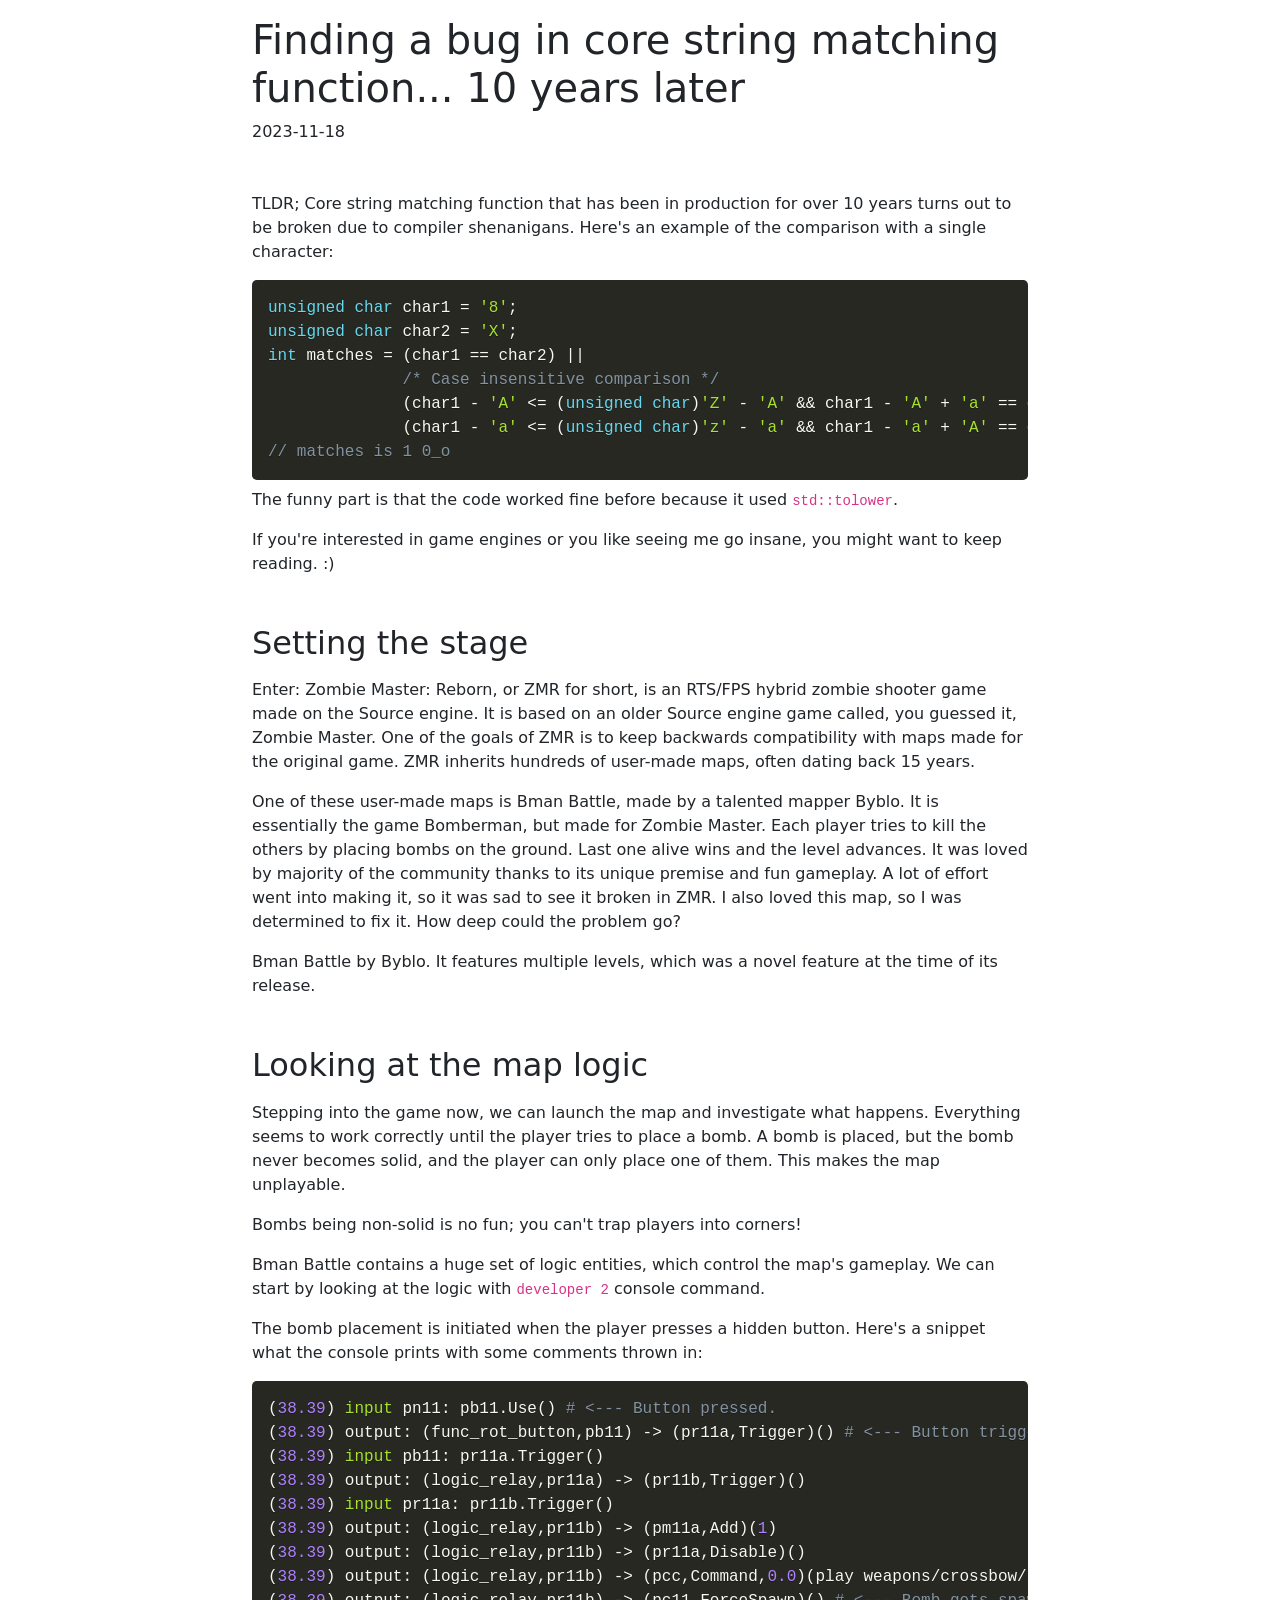
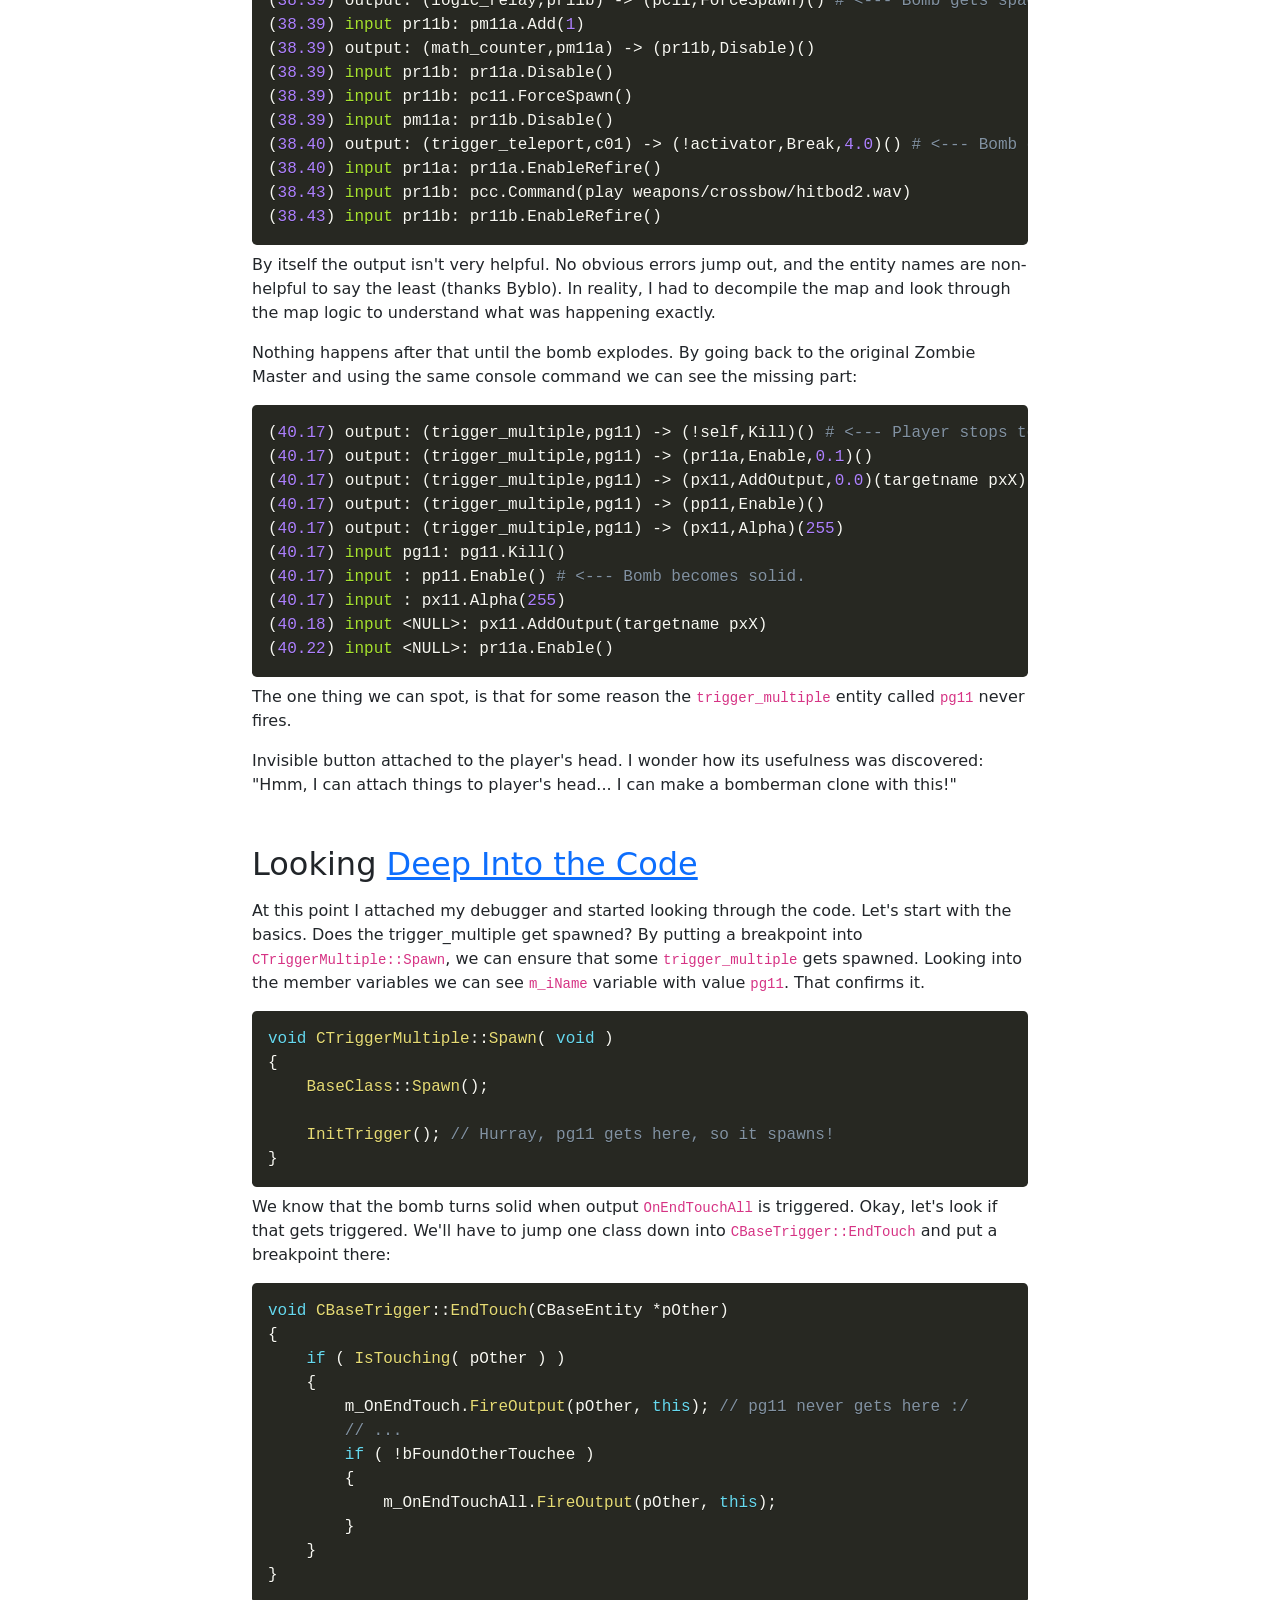
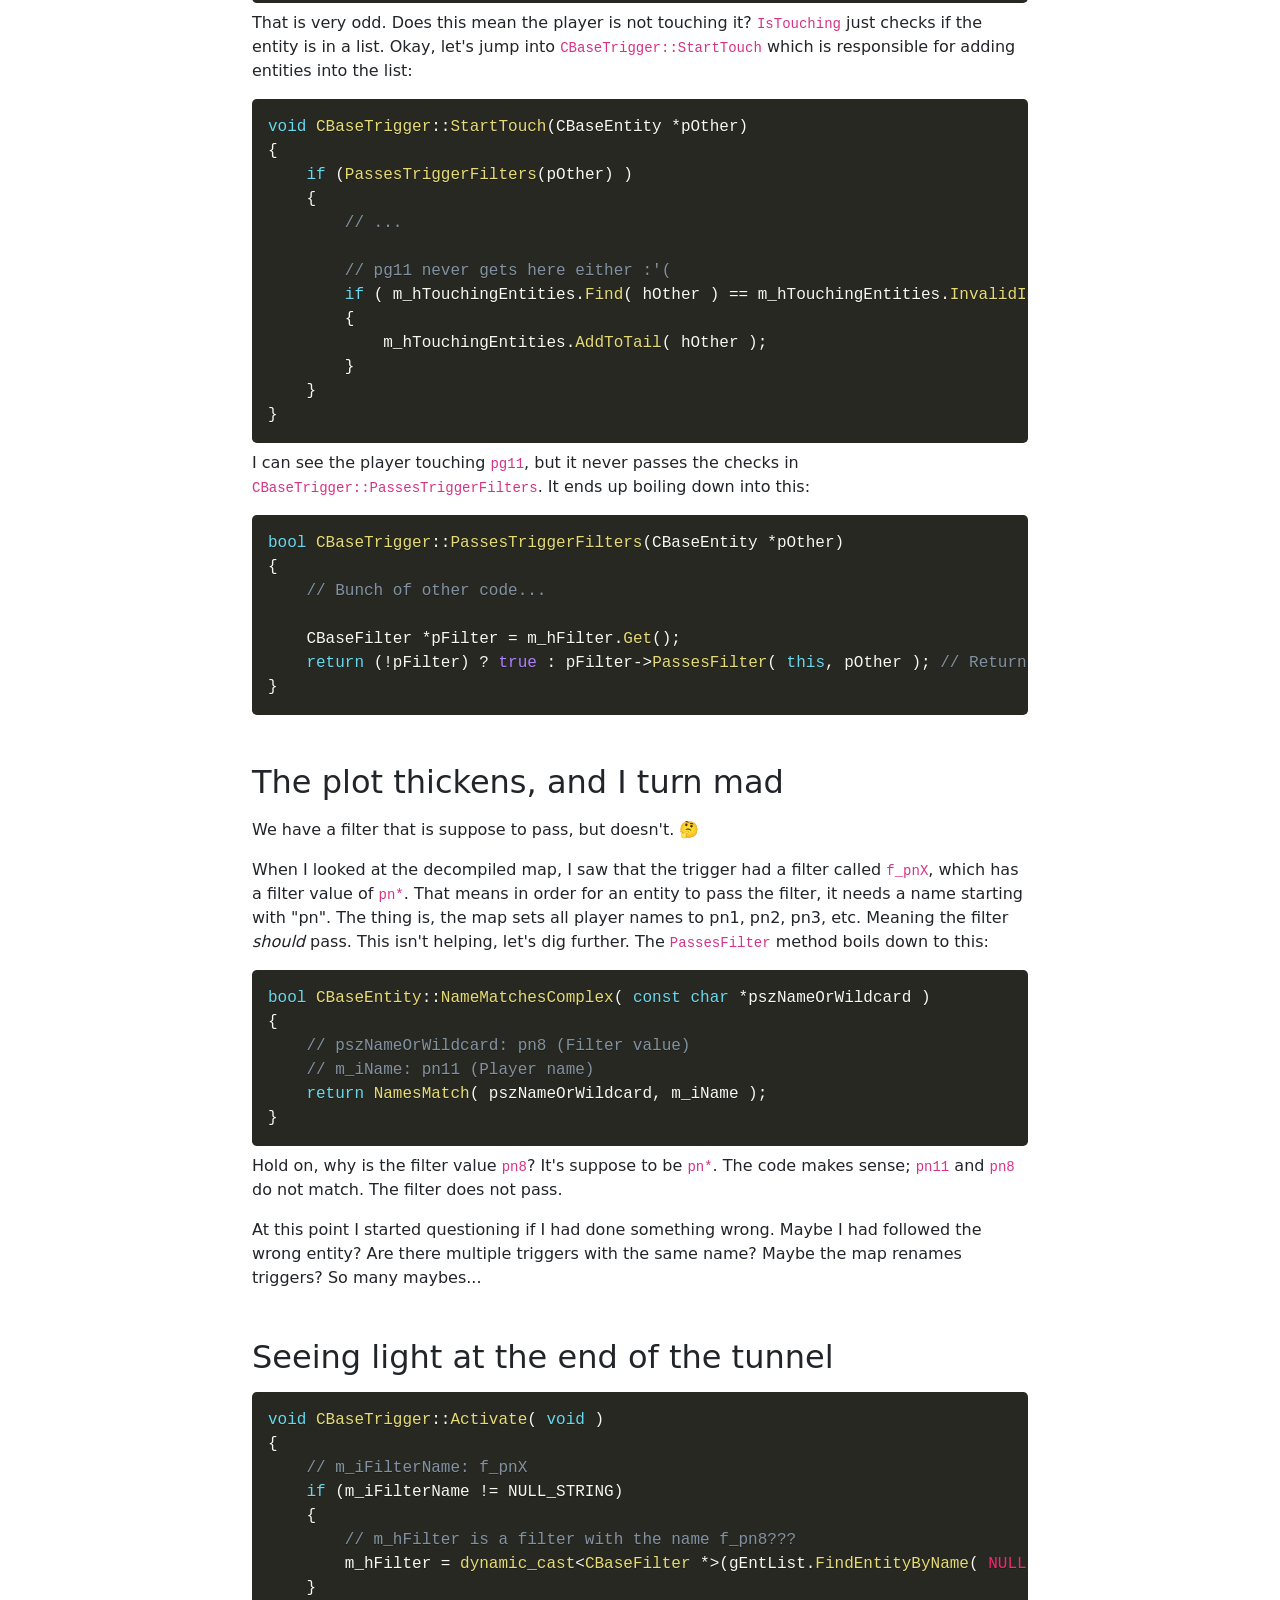
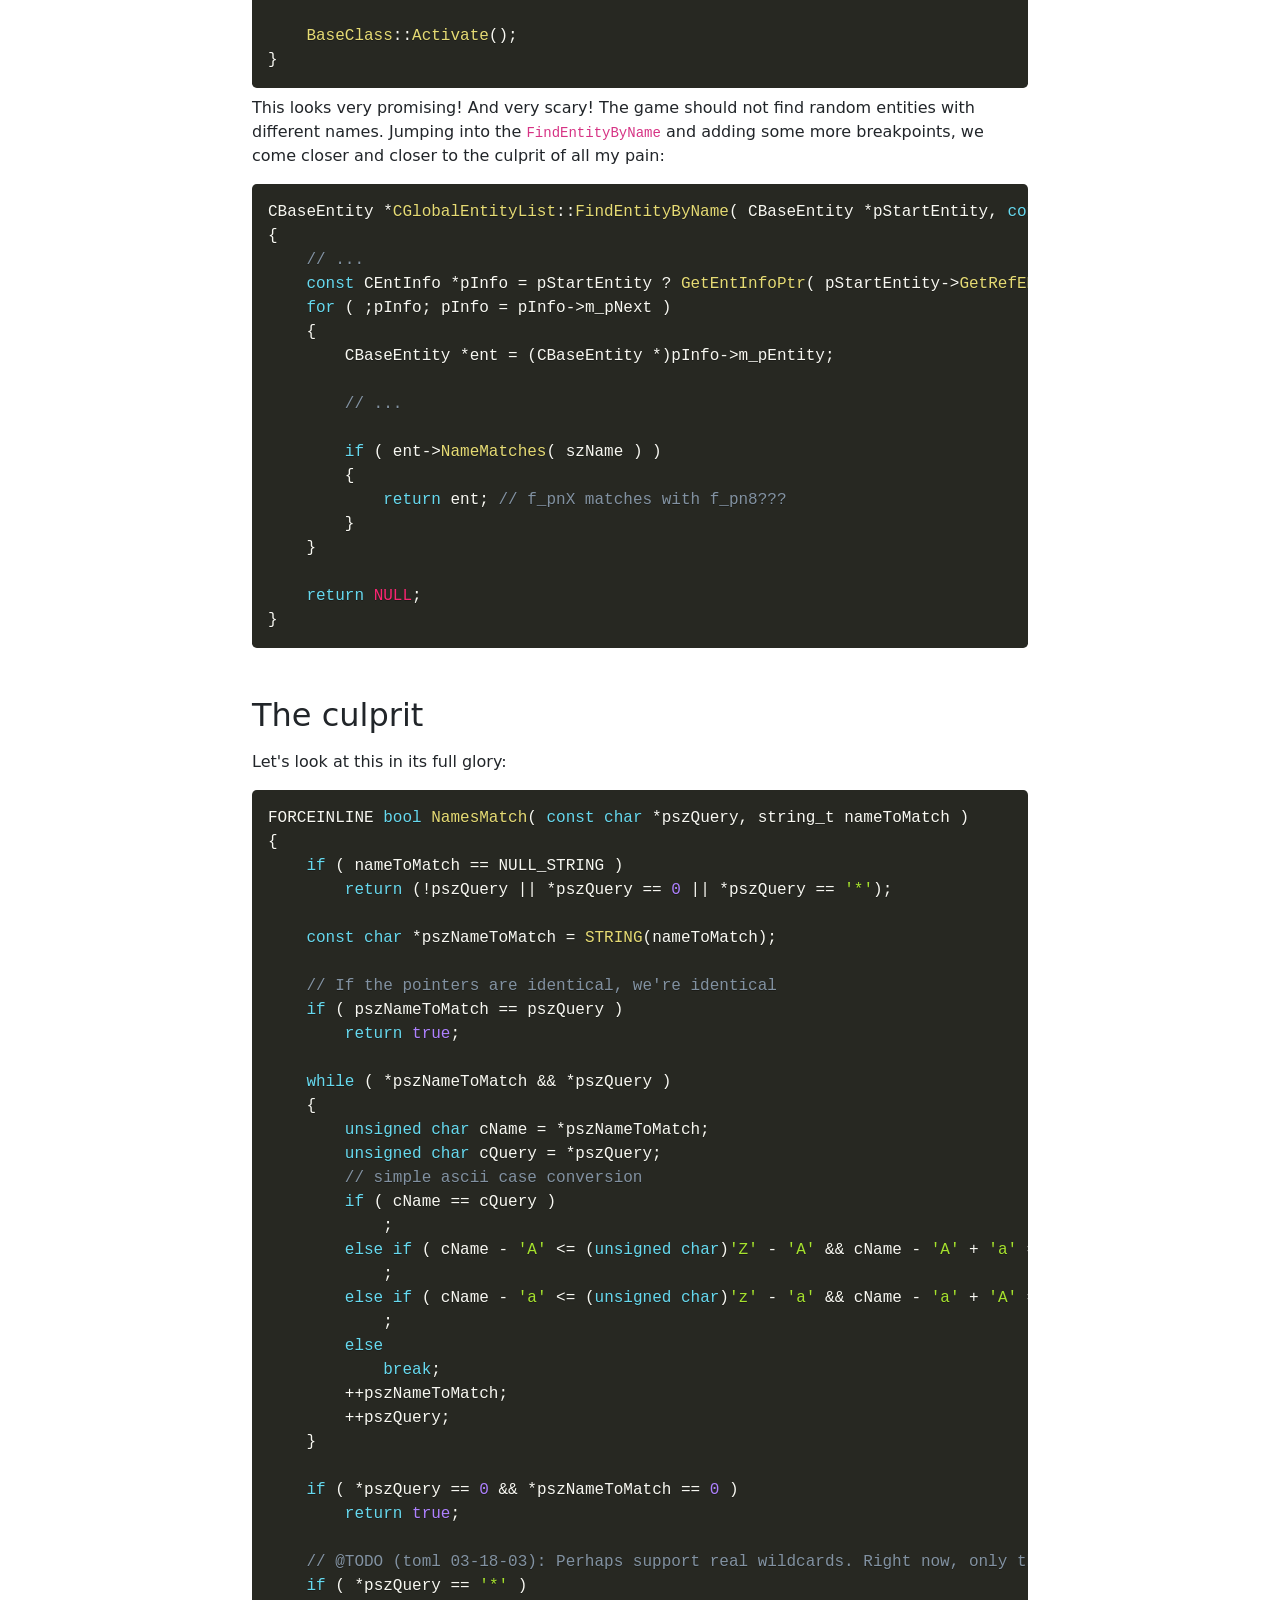
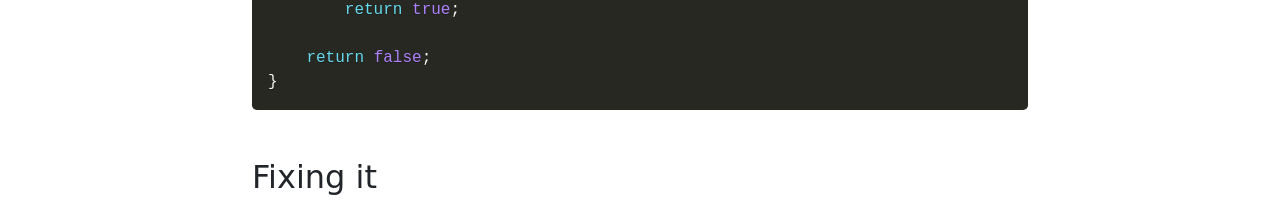
==== string-matching-bug-10-years-later/index.html @ 15a8e2e8 "deploy: 5f8af4397659f672bd0def8b8b6a73d71e5e4643" ====
<!doctype html><html><head><meta charset="utf-8"><meta name="viewport" content="width=device-width,initial-scale=1,shrink-to-fit=no"><title>Finding a bug in core string matching function... 10 years later</title><link href="/assets/main.css" rel="stylesheet"><link href="/assets/blog.css" rel="stylesheet"></head><body><div class="container"><div class="post-head mt-3 mb-5"><h1>Finding a bug in core string matching function... 10 years later</h1><p id="post-timestamp">2023-11-18</p></div><div class="post-content"><p>TLDR; Core string matching function that has been in production for over 10 years turns out to be broken due to compiler shenanigans. Here's an example of the comparison with a single character:</p><pre class="language-c"><code class="language-c"><span class="token keyword">unsigned</span> <span class="token keyword">char</span> char1 <span class="token operator">=</span> <span class="token char">'8'</span><span class="token punctuation">;</span>
<span class="token keyword">unsigned</span> <span class="token keyword">char</span> char2 <span class="token operator">=</span> <span class="token char">'X'</span><span class="token punctuation">;</span>
<span class="token keyword">int</span> matches <span class="token operator">=</span> <span class="token punctuation">(</span>char1 <span class="token operator">==</span> char2<span class="token punctuation">)</span> <span class="token operator">||</span>
              <span class="token comment">/* Case insensitive comparison */</span>
              <span class="token punctuation">(</span>char1 <span class="token operator">-</span> <span class="token char">'A'</span> <span class="token operator">&lt;=</span> <span class="token punctuation">(</span><span class="token keyword">unsigned</span> <span class="token keyword">char</span><span class="token punctuation">)</span><span class="token char">'Z'</span> <span class="token operator">-</span> <span class="token char">'A'</span> <span class="token operator">&amp;&amp;</span> char1 <span class="token operator">-</span> <span class="token char">'A'</span> <span class="token operator">+</span> <span class="token char">'a'</span> <span class="token operator">==</span> char2<span class="token punctuation">)</span> <span class="token operator">||</span>
              <span class="token punctuation">(</span>char1 <span class="token operator">-</span> <span class="token char">'a'</span> <span class="token operator">&lt;=</span> <span class="token punctuation">(</span><span class="token keyword">unsigned</span> <span class="token keyword">char</span><span class="token punctuation">)</span><span class="token char">'z'</span> <span class="token operator">-</span> <span class="token char">'a'</span> <span class="token operator">&amp;&amp;</span> char1 <span class="token operator">-</span> <span class="token char">'a'</span> <span class="token operator">+</span> <span class="token char">'A'</span> <span class="token operator">==</span> char2<span class="token punctuation">)</span><span class="token punctuation">;</span>
<span class="token comment">// matches is 1 0_o</span></code></pre><p>The funny part is that the code worked fine before because it used <code>std::tolower</code>.</p><p>If you're interested in game engines or you like seeing me go insane, you might want to keep reading. :)</p><h2>Setting the stage</h2><p>Enter: Zombie Master: Reborn, or ZMR for short, is an RTS/FPS hybrid zombie shooter game made on the Source engine. It is based on an older Source engine game called, you guessed it, Zombie Master. One of the goals of ZMR is to keep backwards compatibility with maps made for the original game. ZMR inherits hundreds of user-made maps, often dating back 15 years.</p><p>One of these user-made maps is Bman Battle, made by a talented mapper Byblo. It is essentially the game Bomberman, but made for Zombie Master. Each player tries to kill the others by placing bombs on the ground. Last one alive wins and the level advances. It was loved by majority of the community thanks to its unique premise and fun gameplay. A lot of effort went into making it, so it was sad to see it broken in ZMR. I also loved this map, so I was determined to fix it. How deep could the problem go?</p><p><a href=""></a></p><blockquote><p>Bman Battle by Byblo. It features multiple levels, which was a novel feature at the time of its release.</p></blockquote><h2>Looking at the map logic</h2><p>Stepping into the game now, we can launch the map and investigate what happens. Everything seems to work correctly until the player tries to place a bomb. A bomb is placed, but the bomb never becomes solid, and the player can only place one of them. This makes the map unplayable.</p><p><a href=""></a></p><blockquote><p>Bombs being non-solid is no fun; you can't trap players into corners!</p></blockquote><p>Bman Battle contains a huge set of logic entities, which control the map's gameplay. We can start by looking at the logic with <code>developer 2</code> console command.</p><p>The bomb placement is initiated when the player presses a hidden button. Here's a snippet what the console prints with some comments thrown in:</p><pre class="language-python"><code class="language-python"><span class="token punctuation">(</span><span class="token number">38.39</span><span class="token punctuation">)</span> <span class="token builtin">input</span> pn11<span class="token punctuation">:</span> pb11<span class="token punctuation">.</span>Use<span class="token punctuation">(</span><span class="token punctuation">)</span> <span class="token comment"># &lt;--- Button pressed.</span>
<span class="token punctuation">(</span><span class="token number">38.39</span><span class="token punctuation">)</span> output<span class="token punctuation">:</span> <span class="token punctuation">(</span>func_rot_button<span class="token punctuation">,</span>pb11<span class="token punctuation">)</span> <span class="token operator">-</span><span class="token operator">></span> <span class="token punctuation">(</span>pr11a<span class="token punctuation">,</span>Trigger<span class="token punctuation">)</span><span class="token punctuation">(</span><span class="token punctuation">)</span> <span class="token comment"># &lt;--- Button triggers a chain of logic_relays.</span>
<span class="token punctuation">(</span><span class="token number">38.39</span><span class="token punctuation">)</span> <span class="token builtin">input</span> pb11<span class="token punctuation">:</span> pr11a<span class="token punctuation">.</span>Trigger<span class="token punctuation">(</span><span class="token punctuation">)</span>
<span class="token punctuation">(</span><span class="token number">38.39</span><span class="token punctuation">)</span> output<span class="token punctuation">:</span> <span class="token punctuation">(</span>logic_relay<span class="token punctuation">,</span>pr11a<span class="token punctuation">)</span> <span class="token operator">-</span><span class="token operator">></span> <span class="token punctuation">(</span>pr11b<span class="token punctuation">,</span>Trigger<span class="token punctuation">)</span><span class="token punctuation">(</span><span class="token punctuation">)</span>
<span class="token punctuation">(</span><span class="token number">38.39</span><span class="token punctuation">)</span> <span class="token builtin">input</span> pr11a<span class="token punctuation">:</span> pr11b<span class="token punctuation">.</span>Trigger<span class="token punctuation">(</span><span class="token punctuation">)</span>
<span class="token punctuation">(</span><span class="token number">38.39</span><span class="token punctuation">)</span> output<span class="token punctuation">:</span> <span class="token punctuation">(</span>logic_relay<span class="token punctuation">,</span>pr11b<span class="token punctuation">)</span> <span class="token operator">-</span><span class="token operator">></span> <span class="token punctuation">(</span>pm11a<span class="token punctuation">,</span>Add<span class="token punctuation">)</span><span class="token punctuation">(</span><span class="token number">1</span><span class="token punctuation">)</span>
<span class="token punctuation">(</span><span class="token number">38.39</span><span class="token punctuation">)</span> output<span class="token punctuation">:</span> <span class="token punctuation">(</span>logic_relay<span class="token punctuation">,</span>pr11b<span class="token punctuation">)</span> <span class="token operator">-</span><span class="token operator">></span> <span class="token punctuation">(</span>pr11a<span class="token punctuation">,</span>Disable<span class="token punctuation">)</span><span class="token punctuation">(</span><span class="token punctuation">)</span>
<span class="token punctuation">(</span><span class="token number">38.39</span><span class="token punctuation">)</span> output<span class="token punctuation">:</span> <span class="token punctuation">(</span>logic_relay<span class="token punctuation">,</span>pr11b<span class="token punctuation">)</span> <span class="token operator">-</span><span class="token operator">></span> <span class="token punctuation">(</span>pcc<span class="token punctuation">,</span>Command<span class="token punctuation">,</span><span class="token number">0.0</span><span class="token punctuation">)</span><span class="token punctuation">(</span>play weapons<span class="token operator">/</span>crossbow<span class="token operator">/</span>hitbod2<span class="token punctuation">.</span>wav<span class="token punctuation">)</span>
<span class="token punctuation">(</span><span class="token number">38.39</span><span class="token punctuation">)</span> output<span class="token punctuation">:</span> <span class="token punctuation">(</span>logic_relay<span class="token punctuation">,</span>pr11b<span class="token punctuation">)</span> <span class="token operator">-</span><span class="token operator">></span> <span class="token punctuation">(</span>pc11<span class="token punctuation">,</span>ForceSpawn<span class="token punctuation">)</span><span class="token punctuation">(</span><span class="token punctuation">)</span> <span class="token comment"># &lt;--- Bomb gets spawned here.</span>
<span class="token punctuation">(</span><span class="token number">38.39</span><span class="token punctuation">)</span> <span class="token builtin">input</span> pr11b<span class="token punctuation">:</span> pm11a<span class="token punctuation">.</span>Add<span class="token punctuation">(</span><span class="token number">1</span><span class="token punctuation">)</span>
<span class="token punctuation">(</span><span class="token number">38.39</span><span class="token punctuation">)</span> output<span class="token punctuation">:</span> <span class="token punctuation">(</span>math_counter<span class="token punctuation">,</span>pm11a<span class="token punctuation">)</span> <span class="token operator">-</span><span class="token operator">></span> <span class="token punctuation">(</span>pr11b<span class="token punctuation">,</span>Disable<span class="token punctuation">)</span><span class="token punctuation">(</span><span class="token punctuation">)</span>
<span class="token punctuation">(</span><span class="token number">38.39</span><span class="token punctuation">)</span> <span class="token builtin">input</span> pr11b<span class="token punctuation">:</span> pr11a<span class="token punctuation">.</span>Disable<span class="token punctuation">(</span><span class="token punctuation">)</span>
<span class="token punctuation">(</span><span class="token number">38.39</span><span class="token punctuation">)</span> <span class="token builtin">input</span> pr11b<span class="token punctuation">:</span> pc11<span class="token punctuation">.</span>ForceSpawn<span class="token punctuation">(</span><span class="token punctuation">)</span>
<span class="token punctuation">(</span><span class="token number">38.39</span><span class="token punctuation">)</span> <span class="token builtin">input</span> pm11a<span class="token punctuation">:</span> pr11b<span class="token punctuation">.</span>Disable<span class="token punctuation">(</span><span class="token punctuation">)</span>
<span class="token punctuation">(</span><span class="token number">38.40</span><span class="token punctuation">)</span> output<span class="token punctuation">:</span> <span class="token punctuation">(</span>trigger_teleport<span class="token punctuation">,</span>c01<span class="token punctuation">)</span> <span class="token operator">-</span><span class="token operator">></span> <span class="token punctuation">(</span>!activator<span class="token punctuation">,</span>Break<span class="token punctuation">,</span><span class="token number">4.0</span><span class="token punctuation">)</span><span class="token punctuation">(</span><span class="token punctuation">)</span> <span class="token comment"># &lt;--- Bomb gets teleported to player location and is told to explode in 4 seconds.</span>
<span class="token punctuation">(</span><span class="token number">38.40</span><span class="token punctuation">)</span> <span class="token builtin">input</span> pr11a<span class="token punctuation">:</span> pr11a<span class="token punctuation">.</span>EnableRefire<span class="token punctuation">(</span><span class="token punctuation">)</span>
<span class="token punctuation">(</span><span class="token number">38.43</span><span class="token punctuation">)</span> <span class="token builtin">input</span> pr11b<span class="token punctuation">:</span> pcc<span class="token punctuation">.</span>Command<span class="token punctuation">(</span>play weapons<span class="token operator">/</span>crossbow<span class="token operator">/</span>hitbod2<span class="token punctuation">.</span>wav<span class="token punctuation">)</span>
<span class="token punctuation">(</span><span class="token number">38.43</span><span class="token punctuation">)</span> <span class="token builtin">input</span> pr11b<span class="token punctuation">:</span> pr11b<span class="token punctuation">.</span>EnableRefire<span class="token punctuation">(</span><span class="token punctuation">)</span></code></pre><p>By itself the output isn't very helpful. No obvious errors jump out, and the entity names are non-helpful to say the least (thanks Byblo). In reality, I had to decompile the map and look through the map logic to understand what was happening exactly.</p><p>Nothing happens after that until the bomb explodes. By going back to the original Zombie Master and using the same console command we can see the missing part:</p><pre class="language-python"><code class="language-python"><span class="token punctuation">(</span><span class="token number">40.17</span><span class="token punctuation">)</span> output<span class="token punctuation">:</span> <span class="token punctuation">(</span>trigger_multiple<span class="token punctuation">,</span>pg11<span class="token punctuation">)</span> <span class="token operator">-</span><span class="token operator">></span> <span class="token punctuation">(</span>!self<span class="token punctuation">,</span>Kill<span class="token punctuation">)</span><span class="token punctuation">(</span><span class="token punctuation">)</span> <span class="token comment"># &lt;--- Player stops touching the bomb.</span>
<span class="token punctuation">(</span><span class="token number">40.17</span><span class="token punctuation">)</span> output<span class="token punctuation">:</span> <span class="token punctuation">(</span>trigger_multiple<span class="token punctuation">,</span>pg11<span class="token punctuation">)</span> <span class="token operator">-</span><span class="token operator">></span> <span class="token punctuation">(</span>pr11a<span class="token punctuation">,</span>Enable<span class="token punctuation">,</span><span class="token number">0.1</span><span class="token punctuation">)</span><span class="token punctuation">(</span><span class="token punctuation">)</span>
<span class="token punctuation">(</span><span class="token number">40.17</span><span class="token punctuation">)</span> output<span class="token punctuation">:</span> <span class="token punctuation">(</span>trigger_multiple<span class="token punctuation">,</span>pg11<span class="token punctuation">)</span> <span class="token operator">-</span><span class="token operator">></span> <span class="token punctuation">(</span>px11<span class="token punctuation">,</span>AddOutput<span class="token punctuation">,</span><span class="token number">0.0</span><span class="token punctuation">)</span><span class="token punctuation">(</span>targetname pxX<span class="token punctuation">)</span>
<span class="token punctuation">(</span><span class="token number">40.17</span><span class="token punctuation">)</span> output<span class="token punctuation">:</span> <span class="token punctuation">(</span>trigger_multiple<span class="token punctuation">,</span>pg11<span class="token punctuation">)</span> <span class="token operator">-</span><span class="token operator">></span> <span class="token punctuation">(</span>pp11<span class="token punctuation">,</span>Enable<span class="token punctuation">)</span><span class="token punctuation">(</span><span class="token punctuation">)</span>
<span class="token punctuation">(</span><span class="token number">40.17</span><span class="token punctuation">)</span> output<span class="token punctuation">:</span> <span class="token punctuation">(</span>trigger_multiple<span class="token punctuation">,</span>pg11<span class="token punctuation">)</span> <span class="token operator">-</span><span class="token operator">></span> <span class="token punctuation">(</span>px11<span class="token punctuation">,</span>Alpha<span class="token punctuation">)</span><span class="token punctuation">(</span><span class="token number">255</span><span class="token punctuation">)</span>
<span class="token punctuation">(</span><span class="token number">40.17</span><span class="token punctuation">)</span> <span class="token builtin">input</span> pg11<span class="token punctuation">:</span> pg11<span class="token punctuation">.</span>Kill<span class="token punctuation">(</span><span class="token punctuation">)</span>
<span class="token punctuation">(</span><span class="token number">40.17</span><span class="token punctuation">)</span> <span class="token builtin">input</span> <span class="token punctuation">:</span> pp11<span class="token punctuation">.</span>Enable<span class="token punctuation">(</span><span class="token punctuation">)</span> <span class="token comment"># &lt;--- Bomb becomes solid.</span>
<span class="token punctuation">(</span><span class="token number">40.17</span><span class="token punctuation">)</span> <span class="token builtin">input</span> <span class="token punctuation">:</span> px11<span class="token punctuation">.</span>Alpha<span class="token punctuation">(</span><span class="token number">255</span><span class="token punctuation">)</span>
<span class="token punctuation">(</span><span class="token number">40.18</span><span class="token punctuation">)</span> <span class="token builtin">input</span> <span class="token operator">&lt;</span>NULL<span class="token operator">></span><span class="token punctuation">:</span> px11<span class="token punctuation">.</span>AddOutput<span class="token punctuation">(</span>targetname pxX<span class="token punctuation">)</span>
<span class="token punctuation">(</span><span class="token number">40.22</span><span class="token punctuation">)</span> <span class="token builtin">input</span> <span class="token operator">&lt;</span>NULL<span class="token operator">></span><span class="token punctuation">:</span> pr11a<span class="token punctuation">.</span>Enable<span class="token punctuation">(</span><span class="token punctuation">)</span></code></pre><p>The one thing we can spot, is that for some reason the <code>trigger_multiple</code> entity called <code>pg11</code> never fires.</p><p><a href=""></a></p><blockquote><p>Invisible button attached to the player's head. I wonder how its usefulness was discovered: &quot;Hmm, I can attach things to player's head... I can make a bomberman clone with this!&quot;</p></blockquote><h2>Looking <a href="https://www.youtube.com/watch?v=L5KVMnS9zgY">Deep Into the Code</a></h2><p>At this point I attached my debugger and started looking through the code. Let's start with the basics. Does the trigger_multiple get spawned? By putting a breakpoint into <code>CTriggerMultiple::Spawn</code>, we can ensure that some <code>trigger_multiple</code> gets spawned. Looking into the member variables we can see <code>m_iName</code> variable with value <code>pg11</code>. That confirms it.</p><pre class="language-cpp"><code class="language-cpp"><span class="token keyword">void</span> <span class="token class-name">CTriggerMultiple</span><span class="token double-colon punctuation">::</span><span class="token function">Spawn</span><span class="token punctuation">(</span> <span class="token keyword">void</span> <span class="token punctuation">)</span>
<span class="token punctuation">{</span>
	<span class="token class-name">BaseClass</span><span class="token double-colon punctuation">::</span><span class="token function">Spawn</span><span class="token punctuation">(</span><span class="token punctuation">)</span><span class="token punctuation">;</span>

	<span class="token function">InitTrigger</span><span class="token punctuation">(</span><span class="token punctuation">)</span><span class="token punctuation">;</span> <span class="token comment">// Hurray, pg11 gets here, so it spawns!</span>
<span class="token punctuation">}</span></code></pre><p>We know that the bomb turns solid when output <code>OnEndTouchAll</code> is triggered. Okay, let's look if that gets triggered. We'll have to jump one class down into <code>CBaseTrigger::EndTouch</code> and put a breakpoint there:</p><pre class="language-cpp"><code class="language-cpp"><span class="token keyword">void</span> <span class="token class-name">CBaseTrigger</span><span class="token double-colon punctuation">::</span><span class="token function">EndTouch</span><span class="token punctuation">(</span>CBaseEntity <span class="token operator">*</span>pOther<span class="token punctuation">)</span>
<span class="token punctuation">{</span>
	<span class="token keyword">if</span> <span class="token punctuation">(</span> <span class="token function">IsTouching</span><span class="token punctuation">(</span> pOther <span class="token punctuation">)</span> <span class="token punctuation">)</span>
	<span class="token punctuation">{</span>
        m_OnEndTouch<span class="token punctuation">.</span><span class="token function">FireOutput</span><span class="token punctuation">(</span>pOther<span class="token punctuation">,</span> <span class="token keyword">this</span><span class="token punctuation">)</span><span class="token punctuation">;</span> <span class="token comment">// pg11 never gets here :/</span>
        <span class="token comment">// ...</span>
		<span class="token keyword">if</span> <span class="token punctuation">(</span> <span class="token operator">!</span>bFoundOtherTouchee <span class="token punctuation">)</span>
		<span class="token punctuation">{</span>
			m_OnEndTouchAll<span class="token punctuation">.</span><span class="token function">FireOutput</span><span class="token punctuation">(</span>pOther<span class="token punctuation">,</span> <span class="token keyword">this</span><span class="token punctuation">)</span><span class="token punctuation">;</span>
		<span class="token punctuation">}</span>
    <span class="token punctuation">}</span>
<span class="token punctuation">}</span></code></pre><p>That is very odd. Does this mean the player is not touching it? <code>IsTouching</code> just checks if the entity is in a list. Okay, let's jump into <code>CBaseTrigger::StartTouch</code> which is responsible for adding entities into the list:</p><pre class="language-cpp"><code class="language-cpp"><span class="token keyword">void</span> <span class="token class-name">CBaseTrigger</span><span class="token double-colon punctuation">::</span><span class="token function">StartTouch</span><span class="token punctuation">(</span>CBaseEntity <span class="token operator">*</span>pOther<span class="token punctuation">)</span>
<span class="token punctuation">{</span>
	<span class="token keyword">if</span> <span class="token punctuation">(</span><span class="token function">PassesTriggerFilters</span><span class="token punctuation">(</span>pOther<span class="token punctuation">)</span> <span class="token punctuation">)</span>
	<span class="token punctuation">{</span>
        <span class="token comment">// ...</span>

        <span class="token comment">// pg11 never gets here either :'(</span>
        <span class="token keyword">if</span> <span class="token punctuation">(</span> m_hTouchingEntities<span class="token punctuation">.</span><span class="token function">Find</span><span class="token punctuation">(</span> hOther <span class="token punctuation">)</span> <span class="token operator">==</span> m_hTouchingEntities<span class="token punctuation">.</span><span class="token function">InvalidIndex</span><span class="token punctuation">(</span><span class="token punctuation">)</span> <span class="token punctuation">)</span>
		<span class="token punctuation">{</span>
			m_hTouchingEntities<span class="token punctuation">.</span><span class="token function">AddToTail</span><span class="token punctuation">(</span> hOther <span class="token punctuation">)</span><span class="token punctuation">;</span>
        <span class="token punctuation">}</span>
    <span class="token punctuation">}</span>
<span class="token punctuation">}</span></code></pre><p>I can see the player touching <code>pg11</code>, but it never passes the checks in <code>CBaseTrigger::PassesTriggerFilters</code>. It ends up boiling down into this:</p><pre class="language-cpp"><code class="language-cpp"><span class="token keyword">bool</span> <span class="token class-name">CBaseTrigger</span><span class="token double-colon punctuation">::</span><span class="token function">PassesTriggerFilters</span><span class="token punctuation">(</span>CBaseEntity <span class="token operator">*</span>pOther<span class="token punctuation">)</span>
<span class="token punctuation">{</span>
    <span class="token comment">// Bunch of other code...</span>

    CBaseFilter <span class="token operator">*</span>pFilter <span class="token operator">=</span> m_hFilter<span class="token punctuation">.</span><span class="token function">Get</span><span class="token punctuation">(</span><span class="token punctuation">)</span><span class="token punctuation">;</span>
    <span class="token keyword">return</span> <span class="token punctuation">(</span><span class="token operator">!</span>pFilter<span class="token punctuation">)</span> <span class="token operator">?</span> <span class="token boolean">true</span> <span class="token operator">:</span> pFilter<span class="token operator">-></span><span class="token function">PassesFilter</span><span class="token punctuation">(</span> <span class="token keyword">this</span><span class="token punctuation">,</span> pOther <span class="token punctuation">)</span><span class="token punctuation">;</span> <span class="token comment">// Returns false 🤔</span>
<span class="token punctuation">}</span></code></pre><h2>The plot thickens, and I turn mad</h2><p>We have a filter that is suppose to pass, but doesn't. 🤔</p><p>When I looked at the decompiled map, I saw that the trigger had a filter called <code>f_pnX</code>, which has a filter value of <code>pn*</code>. That means in order for an entity to pass the filter, it needs a name starting with &quot;pn&quot;. The thing is, the map sets all player names to pn1, pn2, pn3, etc. Meaning the filter <em>should</em> pass. This isn't helping, let's dig further. The <code>PassesFilter</code> method boils down to this:</p><pre class="language-cpp"><code class="language-cpp"><span class="token keyword">bool</span> <span class="token class-name">CBaseEntity</span><span class="token double-colon punctuation">::</span><span class="token function">NameMatchesComplex</span><span class="token punctuation">(</span> <span class="token keyword">const</span> <span class="token keyword">char</span> <span class="token operator">*</span>pszNameOrWildcard <span class="token punctuation">)</span>
<span class="token punctuation">{</span>
    <span class="token comment">// pszNameOrWildcard: pn8 (Filter value)</span>
    <span class="token comment">// m_iName: pn11 (Player name)</span>
	<span class="token keyword">return</span> <span class="token function">NamesMatch</span><span class="token punctuation">(</span> pszNameOrWildcard<span class="token punctuation">,</span> m_iName <span class="token punctuation">)</span><span class="token punctuation">;</span>
<span class="token punctuation">}</span></code></pre><p>Hold on, why is the filter value <code>pn8</code>? It's suppose to be <code>pn*</code>. The code makes sense; <code>pn11</code> and <code>pn8</code> do not match. The filter does not pass.</p><p>At this point I started questioning if I had done something wrong. Maybe I had followed the wrong entity? Are there multiple triggers with the same name? Maybe the map renames triggers? So many maybes...</p><h2>Seeing light at the end of the tunnel</h2><pre class="language-cpp"><code class="language-cpp"><span class="token keyword">void</span> <span class="token class-name">CBaseTrigger</span><span class="token double-colon punctuation">::</span><span class="token function">Activate</span><span class="token punctuation">(</span> <span class="token keyword">void</span> <span class="token punctuation">)</span> 
<span class="token punctuation">{</span> 
    <span class="token comment">// m_iFilterName: f_pnX</span>
	<span class="token keyword">if</span> <span class="token punctuation">(</span>m_iFilterName <span class="token operator">!=</span> NULL_STRING<span class="token punctuation">)</span>
	<span class="token punctuation">{</span>
        <span class="token comment">// m_hFilter is a filter with the name f_pn8???</span>
		m_hFilter <span class="token operator">=</span> <span class="token generic-function"><span class="token function">dynamic_cast</span><span class="token generic class-name"><span class="token operator">&lt;</span>CBaseFilter <span class="token operator">*</span><span class="token operator">></span></span></span><span class="token punctuation">(</span>gEntList<span class="token punctuation">.</span><span class="token function">FindEntityByName</span><span class="token punctuation">(</span> <span class="token constant">NULL</span><span class="token punctuation">,</span> m_iFilterName <span class="token punctuation">)</span><span class="token punctuation">)</span><span class="token punctuation">;</span>
	<span class="token punctuation">}</span>

	<span class="token class-name">BaseClass</span><span class="token double-colon punctuation">::</span><span class="token function">Activate</span><span class="token punctuation">(</span><span class="token punctuation">)</span><span class="token punctuation">;</span>
<span class="token punctuation">}</span></code></pre><p>This looks very promising! And very scary! The game should not find random entities with different names. Jumping into the <code>FindEntityByName</code> and adding some more breakpoints, we come closer and closer to the culprit of all my pain:</p><pre class="language-cpp"><code class="language-cpp">CBaseEntity <span class="token operator">*</span><span class="token class-name">CGlobalEntityList</span><span class="token double-colon punctuation">::</span><span class="token function">FindEntityByName</span><span class="token punctuation">(</span> CBaseEntity <span class="token operator">*</span>pStartEntity<span class="token punctuation">,</span> <span class="token keyword">const</span> <span class="token keyword">char</span> <span class="token operator">*</span>szName<span class="token punctuation">,</span> <span class="token comment">/* ... */</span><span class="token punctuation">)</span>
<span class="token punctuation">{</span>
    <span class="token comment">// ...</span>
	<span class="token keyword">const</span> CEntInfo <span class="token operator">*</span>pInfo <span class="token operator">=</span> pStartEntity <span class="token operator">?</span> <span class="token function">GetEntInfoPtr</span><span class="token punctuation">(</span> pStartEntity<span class="token operator">-></span><span class="token function">GetRefEHandle</span><span class="token punctuation">(</span><span class="token punctuation">)</span> <span class="token punctuation">)</span><span class="token operator">-></span>m_pNext <span class="token operator">:</span> <span class="token function">FirstEntInfo</span><span class="token punctuation">(</span><span class="token punctuation">)</span><span class="token punctuation">;</span>
	<span class="token keyword">for</span> <span class="token punctuation">(</span> <span class="token punctuation">;</span>pInfo<span class="token punctuation">;</span> pInfo <span class="token operator">=</span> pInfo<span class="token operator">-></span>m_pNext <span class="token punctuation">)</span>
	<span class="token punctuation">{</span>
        CBaseEntity <span class="token operator">*</span>ent <span class="token operator">=</span> <span class="token punctuation">(</span>CBaseEntity <span class="token operator">*</span><span class="token punctuation">)</span>pInfo<span class="token operator">-></span>m_pEntity<span class="token punctuation">;</span>
        
        <span class="token comment">// ...</span>

		<span class="token keyword">if</span> <span class="token punctuation">(</span> ent<span class="token operator">-></span><span class="token function">NameMatches</span><span class="token punctuation">(</span> szName <span class="token punctuation">)</span> <span class="token punctuation">)</span>
		<span class="token punctuation">{</span>
			<span class="token keyword">return</span> ent<span class="token punctuation">;</span> <span class="token comment">// f_pnX matches with f_pn8???</span>
		<span class="token punctuation">}</span>
	<span class="token punctuation">}</span>

	<span class="token keyword">return</span> <span class="token constant">NULL</span><span class="token punctuation">;</span>
<span class="token punctuation">}</span></code></pre><h2>The culprit</h2><p>Let's look at this in its full glory:</p><pre class="language-cpp"><code class="language-cpp">FORCEINLINE <span class="token keyword">bool</span> <span class="token function">NamesMatch</span><span class="token punctuation">(</span> <span class="token keyword">const</span> <span class="token keyword">char</span> <span class="token operator">*</span>pszQuery<span class="token punctuation">,</span> string_t nameToMatch <span class="token punctuation">)</span>
<span class="token punctuation">{</span>
	<span class="token keyword">if</span> <span class="token punctuation">(</span> nameToMatch <span class="token operator">==</span> NULL_STRING <span class="token punctuation">)</span>
		<span class="token keyword">return</span> <span class="token punctuation">(</span><span class="token operator">!</span>pszQuery <span class="token operator">||</span> <span class="token operator">*</span>pszQuery <span class="token operator">==</span> <span class="token number">0</span> <span class="token operator">||</span> <span class="token operator">*</span>pszQuery <span class="token operator">==</span> <span class="token char">'*'</span><span class="token punctuation">)</span><span class="token punctuation">;</span>

	<span class="token keyword">const</span> <span class="token keyword">char</span> <span class="token operator">*</span>pszNameToMatch <span class="token operator">=</span> <span class="token function">STRING</span><span class="token punctuation">(</span>nameToMatch<span class="token punctuation">)</span><span class="token punctuation">;</span>

	<span class="token comment">// If the pointers are identical, we're identical</span>
	<span class="token keyword">if</span> <span class="token punctuation">(</span> pszNameToMatch <span class="token operator">==</span> pszQuery <span class="token punctuation">)</span>
		<span class="token keyword">return</span> <span class="token boolean">true</span><span class="token punctuation">;</span>

	<span class="token keyword">while</span> <span class="token punctuation">(</span> <span class="token operator">*</span>pszNameToMatch <span class="token operator">&amp;&amp;</span> <span class="token operator">*</span>pszQuery <span class="token punctuation">)</span>
	<span class="token punctuation">{</span>
		<span class="token keyword">unsigned</span> <span class="token keyword">char</span> cName <span class="token operator">=</span> <span class="token operator">*</span>pszNameToMatch<span class="token punctuation">;</span>
		<span class="token keyword">unsigned</span> <span class="token keyword">char</span> cQuery <span class="token operator">=</span> <span class="token operator">*</span>pszQuery<span class="token punctuation">;</span>
		<span class="token comment">// simple ascii case conversion</span>
		<span class="token keyword">if</span> <span class="token punctuation">(</span> cName <span class="token operator">==</span> cQuery <span class="token punctuation">)</span>
			<span class="token punctuation">;</span>
		<span class="token keyword">else</span> <span class="token keyword">if</span> <span class="token punctuation">(</span> cName <span class="token operator">-</span> <span class="token char">'A'</span> <span class="token operator">&lt;=</span> <span class="token punctuation">(</span><span class="token keyword">unsigned</span> <span class="token keyword">char</span><span class="token punctuation">)</span><span class="token char">'Z'</span> <span class="token operator">-</span> <span class="token char">'A'</span> <span class="token operator">&amp;&amp;</span> cName <span class="token operator">-</span> <span class="token char">'A'</span> <span class="token operator">+</span> <span class="token char">'a'</span> <span class="token operator">==</span> cQuery <span class="token punctuation">)</span>
			<span class="token punctuation">;</span>
		<span class="token keyword">else</span> <span class="token keyword">if</span> <span class="token punctuation">(</span> cName <span class="token operator">-</span> <span class="token char">'a'</span> <span class="token operator">&lt;=</span> <span class="token punctuation">(</span><span class="token keyword">unsigned</span> <span class="token keyword">char</span><span class="token punctuation">)</span><span class="token char">'z'</span> <span class="token operator">-</span> <span class="token char">'a'</span> <span class="token operator">&amp;&amp;</span> cName <span class="token operator">-</span> <span class="token char">'a'</span> <span class="token operator">+</span> <span class="token char">'A'</span> <span class="token operator">==</span> cQuery <span class="token punctuation">)</span>
			<span class="token punctuation">;</span>
		<span class="token keyword">else</span>
			<span class="token keyword">break</span><span class="token punctuation">;</span>
		<span class="token operator">++</span>pszNameToMatch<span class="token punctuation">;</span>
		<span class="token operator">++</span>pszQuery<span class="token punctuation">;</span>
	<span class="token punctuation">}</span>

	<span class="token keyword">if</span> <span class="token punctuation">(</span> <span class="token operator">*</span>pszQuery <span class="token operator">==</span> <span class="token number">0</span> <span class="token operator">&amp;&amp;</span> <span class="token operator">*</span>pszNameToMatch <span class="token operator">==</span> <span class="token number">0</span> <span class="token punctuation">)</span>
		<span class="token keyword">return</span> <span class="token boolean">true</span><span class="token punctuation">;</span>

	<span class="token comment">// @TODO (toml 03-18-03): Perhaps support real wildcards. Right now, only thing supported is trailing *</span>
	<span class="token keyword">if</span> <span class="token punctuation">(</span> <span class="token operator">*</span>pszQuery <span class="token operator">==</span> <span class="token char">'*'</span> <span class="token punctuation">)</span>
		<span class="token keyword">return</span> <span class="token boolean">true</span><span class="token punctuation">;</span>

	<span class="token keyword">return</span> <span class="token boolean">false</span><span class="token punctuation">;</span>
<span class="token punctuation">}</span></code></pre><h2>Fixing it</h2></div></div></body></html>
---- assets/blog.css ----
code[class*=language-],pre[class*=language-]{color:#f8f8f2;background:none;text-shadow:0 1px rgba(0,0,0,.3);font-family:Consolas,Monaco,Andale Mono,Ubuntu Mono,monospace;font-size:1em;text-align:left;white-space:pre;word-spacing:normal;word-break:normal;word-wrap:normal;line-height:1.5;-moz-tab-size:4;-o-tab-size:4;tab-size:4;-webkit-hyphens:none;-moz-hyphens:none;-ms-hyphens:none;hyphens:none}pre[class*=language-]{padding:1em;margin:.5em 0;overflow:auto;border-radius:.3em}:not(pre)>code[class*=language-],pre[class*=language-]{background:#272822}:not(pre)>code[class*=language-]{padding:.1em;border-radius:.3em;white-space:normal}.token.comment,.token.doctype{color:#8292a2}.token.punctuation{color:#f8f8f2}.token.constant{color:#f92672}.token.boolean,.token.number{color:#ae81ff}.token.string,.token.char,.token.builtin{color:#a6e22e}.token.operator,.token.entity,.token.variable{color:#f8f8f2}.token.function,.token.class-name{color:#e6db74}.token.keyword{color:#66d9ef}.token.entity{cursor:help}.container{max-width:800px!important}.post-content h2{margin-top:3rem;margin-bottom:1rem}
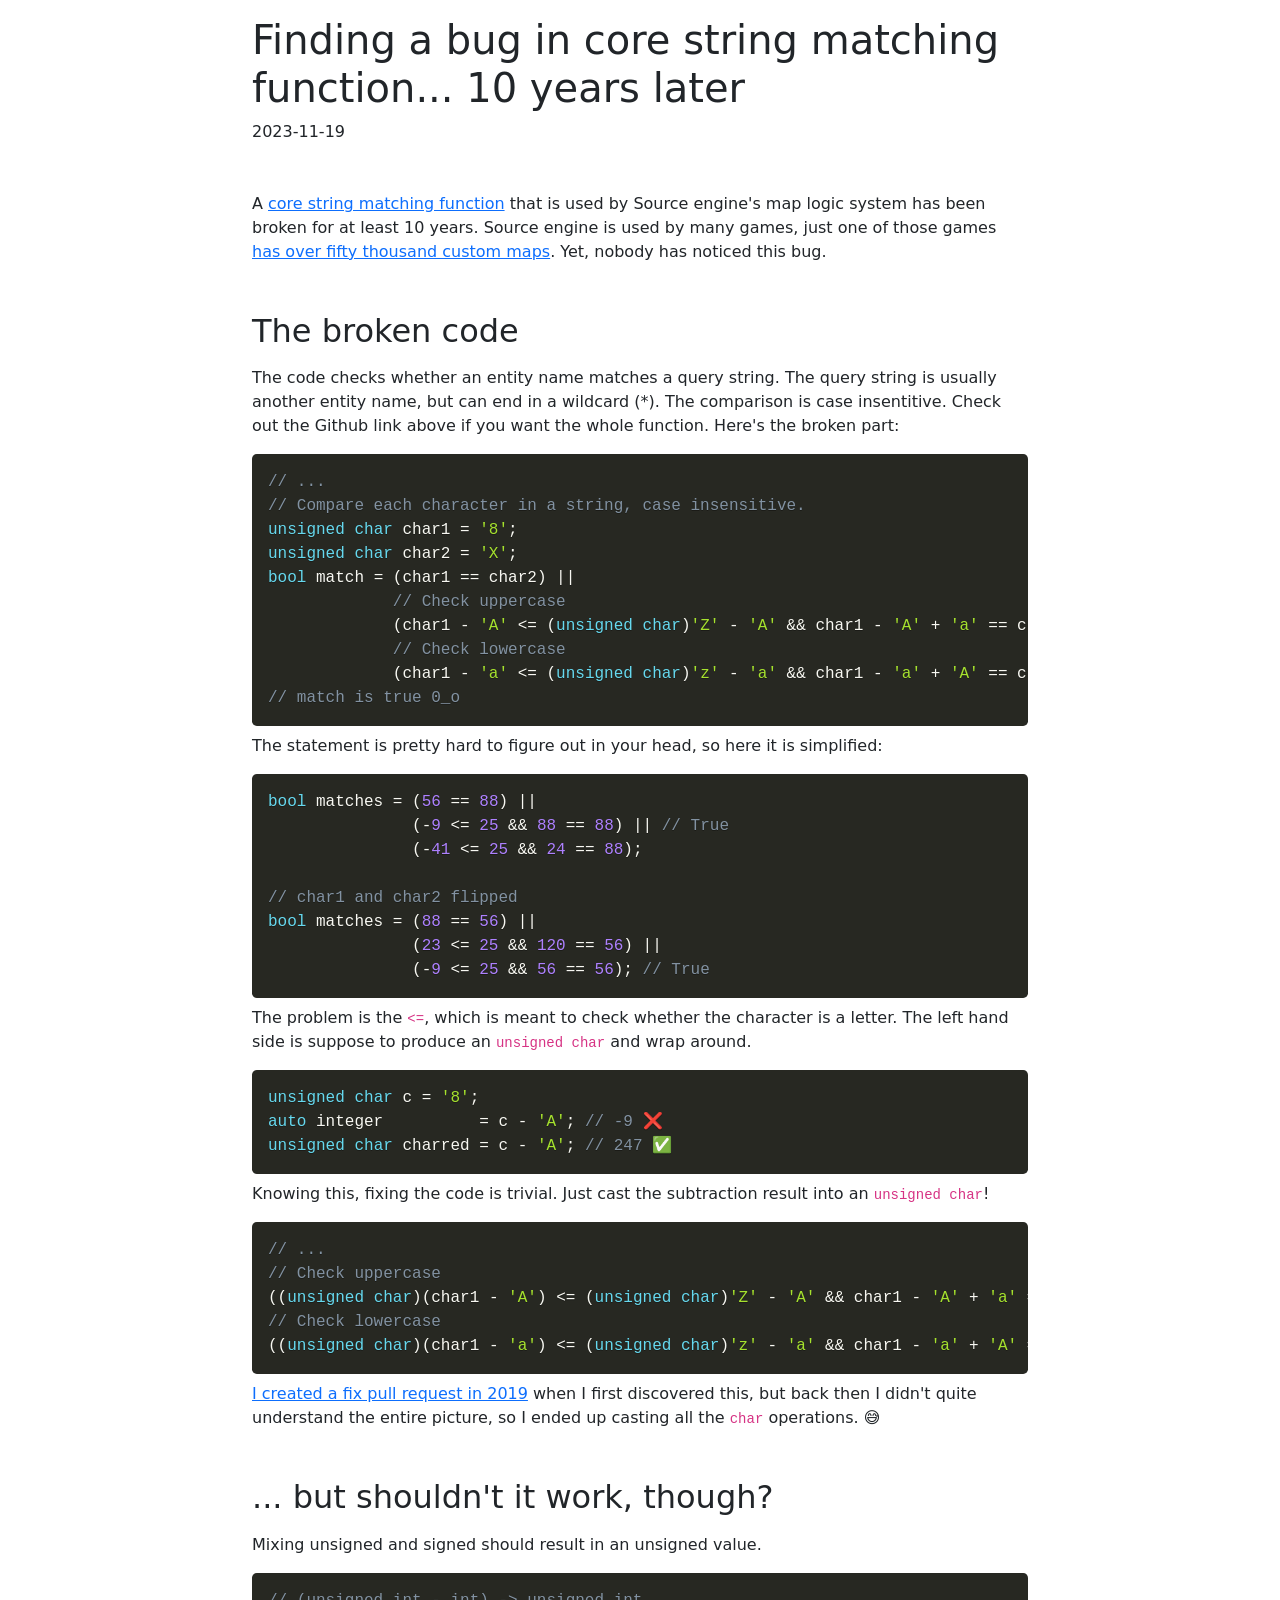
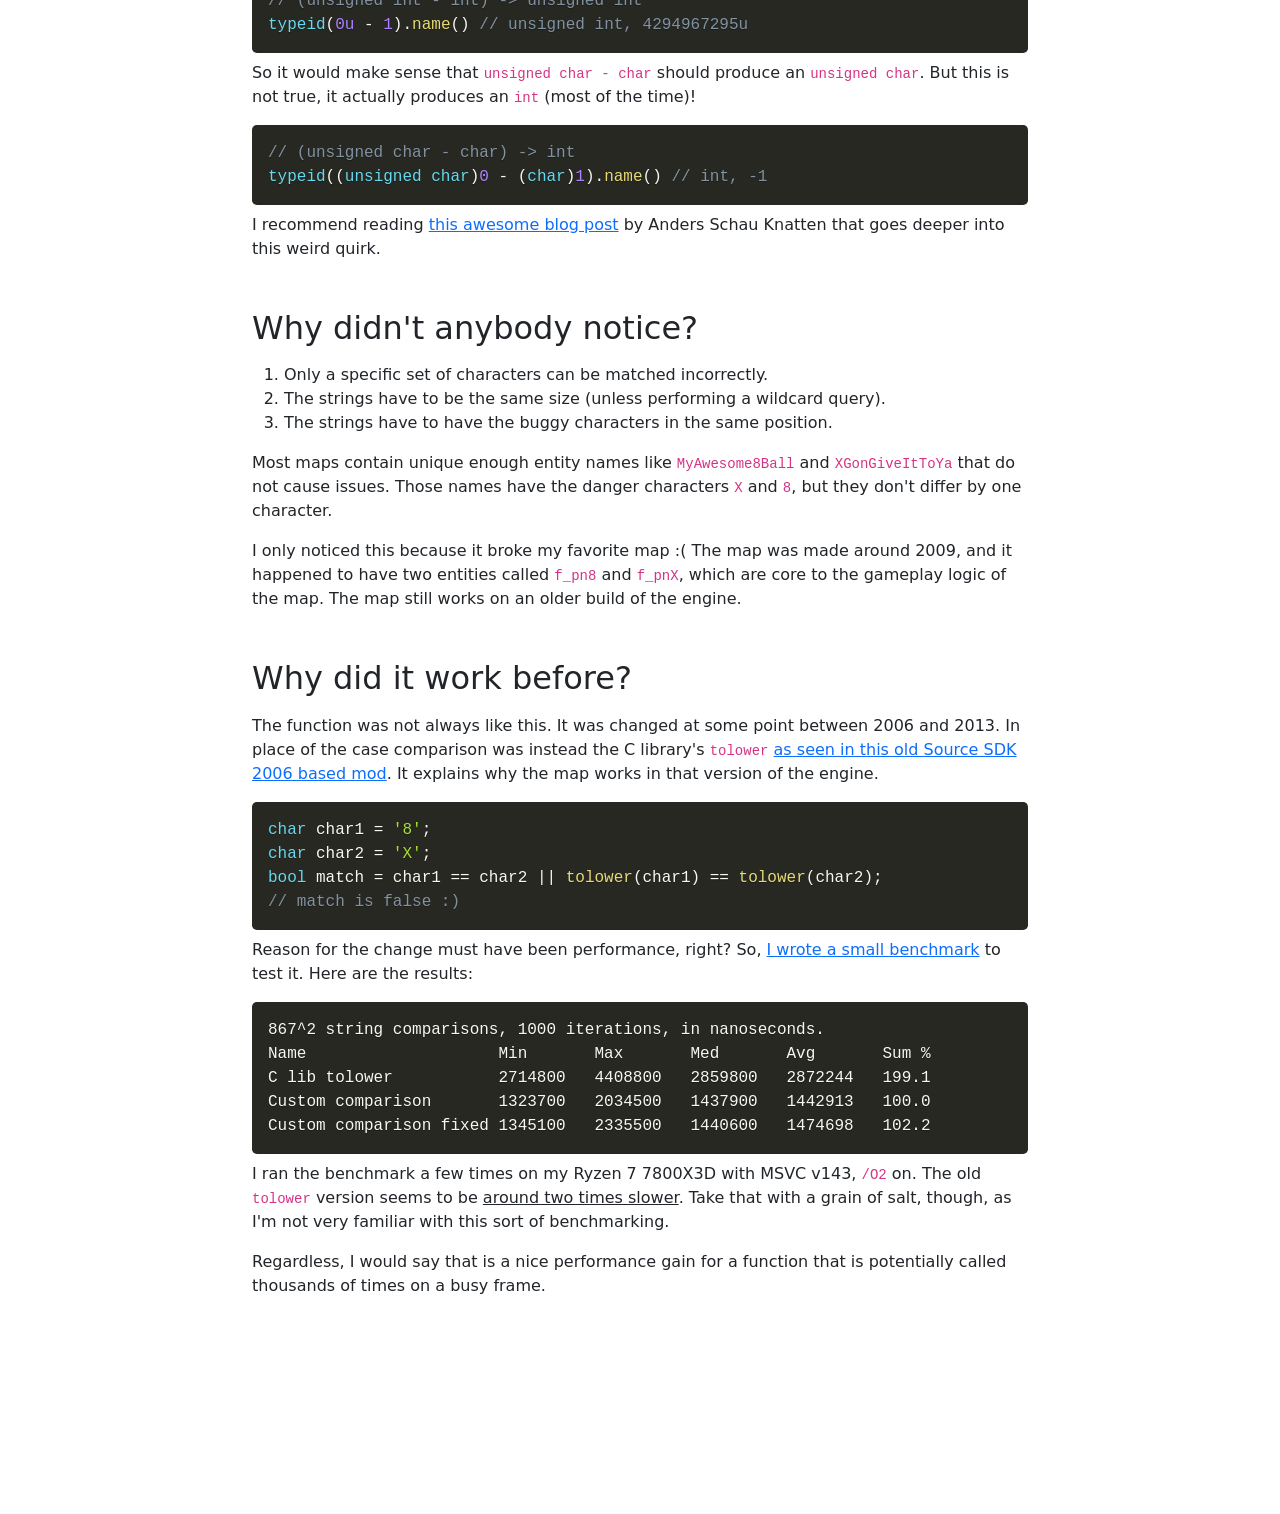
==== commit 80032101: "deploy: 63e3aafa7ac3a2acefb632ed7654ce894491b5ea" ====
--- a/string-matching-bug-10-years-later/index.html
+++ b/string-matching-bug-10-years-later/index.html
@@ -1,135 +1,32 @@
-<!doctype html><html><head><meta charset="utf-8"><meta name="viewport" content="width=device-width,initial-scale=1,shrink-to-fit=no"><title>Finding a bug in core string matching function... 10 years later</title><link href="/assets/main.css" rel="stylesheet"><link href="/assets/blog.css" rel="stylesheet"></head><body><div class="container"><div class="post-head mt-3 mb-5"><h1>Finding a bug in core string matching function... 10 years later</h1><p id="post-timestamp">2023-11-18</p></div><div class="post-content"><p>TLDR; Core string matching function that has been in production for over 10 years turns out to be broken due to compiler shenanigans. Here's an example of the comparison with a single character:</p><pre class="language-c"><code class="language-c"><span class="token keyword">unsigned</span> <span class="token keyword">char</span> char1 <span class="token operator">=</span> <span class="token char">'8'</span><span class="token punctuation">;</span>
+<!doctype html><html><head><meta charset="utf-8"><meta name="viewport" content="width=device-width,initial-scale=1,shrink-to-fit=no"><title>Finding a bug in core string matching function... 10 years later</title><link href="/assets/main.css" rel="stylesheet"><link href="/assets/blog.css" rel="stylesheet"></head><body><div class="container"><div class="post-head pt-3 mb-5"><h1>Finding a bug in core string matching function... 10 years later</h1><p id="post-timestamp">2023-11-19</p></div><div class="post-content"><p>A <a href="https://github.com/ValveSoftware/source-sdk-2013/blob/0d8dceea4310fde5706b3ce1c70609d72a38efdf/sp/src/game/server/baseentity.cpp#L2972" target="_blank">core string matching function</a> that is used by Source engine's map logic system has been broken for at least 10 years. Source engine is used by many games, just one of those games <a href="https://main.fastdl.me/maps/" target="_blank">has over fifty thousand custom maps</a>. Yet, nobody has noticed this bug.</p><h2>The broken code</h2><p>The code checks whether an entity name matches a query string. The query string is usually another entity name, but can end in a wildcard (*). The comparison is case insentitive. Check out the Github link above if you want the whole function. Here's the broken part:</p><pre class="language-cpp"><code class="language-cpp"><span class="token comment">// ...</span>
+<span class="token comment">// Compare each character in a string, case insensitive.</span>
+<span class="token keyword">unsigned</span> <span class="token keyword">char</span> char1 <span class="token operator">=</span> <span class="token char">'8'</span><span class="token punctuation">;</span>
 <span class="token keyword">unsigned</span> <span class="token keyword">char</span> char2 <span class="token operator">=</span> <span class="token char">'X'</span><span class="token punctuation">;</span>
-<span class="token keyword">int</span> matches <span class="token operator">=</span> <span class="token punctuation">(</span>char1 <span class="token operator">==</span> char2<span class="token punctuation">)</span> <span class="token operator">||</span>
-              <span class="token comment">/* Case insensitive comparison */</span>
-              <span class="token punctuation">(</span>char1 <span class="token operator">-</span> <span class="token char">'A'</span> <span class="token operator">&lt;=</span> <span class="token punctuation">(</span><span class="token keyword">unsigned</span> <span class="token keyword">char</span><span class="token punctuation">)</span><span class="token char">'Z'</span> <span class="token operator">-</span> <span class="token char">'A'</span> <span class="token operator">&amp;&amp;</span> char1 <span class="token operator">-</span> <span class="token char">'A'</span> <span class="token operator">+</span> <span class="token char">'a'</span> <span class="token operator">==</span> char2<span class="token punctuation">)</span> <span class="token operator">||</span>
-              <span class="token punctuation">(</span>char1 <span class="token operator">-</span> <span class="token char">'a'</span> <span class="token operator">&lt;=</span> <span class="token punctuation">(</span><span class="token keyword">unsigned</span> <span class="token keyword">char</span><span class="token punctuation">)</span><span class="token char">'z'</span> <span class="token operator">-</span> <span class="token char">'a'</span> <span class="token operator">&amp;&amp;</span> char1 <span class="token operator">-</span> <span class="token char">'a'</span> <span class="token operator">+</span> <span class="token char">'A'</span> <span class="token operator">==</span> char2<span class="token punctuation">)</span><span class="token punctuation">;</span>
-<span class="token comment">// matches is 1 0_o</span></code></pre><p>The funny part is that the code worked fine before because it used <code>std::tolower</code>.</p><p>If you're interested in game engines or you like seeing me go insane, you might want to keep reading. :)</p><h2>Setting the stage</h2><p>Enter: Zombie Master: Reborn, or ZMR for short, is an RTS/FPS hybrid zombie shooter game made on the Source engine. It is based on an older Source engine game called, you guessed it, Zombie Master. One of the goals of ZMR is to keep backwards compatibility with maps made for the original game. ZMR inherits hundreds of user-made maps, often dating back 15 years.</p><p>One of these user-made maps is Bman Battle, made by a talented mapper Byblo. It is essentially the game Bomberman, but made for Zombie Master. Each player tries to kill the others by placing bombs on the ground. Last one alive wins and the level advances. It was loved by majority of the community thanks to its unique premise and fun gameplay. A lot of effort went into making it, so it was sad to see it broken in ZMR. I also loved this map, so I was determined to fix it. How deep could the problem go?</p><p><a href=""></a></p><blockquote><p>Bman Battle by Byblo. It features multiple levels, which was a novel feature at the time of its release.</p></blockquote><h2>Looking at the map logic</h2><p>Stepping into the game now, we can launch the map and investigate what happens. Everything seems to work correctly until the player tries to place a bomb. A bomb is placed, but the bomb never becomes solid, and the player can only place one of them. This makes the map unplayable.</p><p><a href=""></a></p><blockquote><p>Bombs being non-solid is no fun; you can't trap players into corners!</p></blockquote><p>Bman Battle contains a huge set of logic entities, which control the map's gameplay. We can start by looking at the logic with <code>developer 2</code> console command.</p><p>The bomb placement is initiated when the player presses a hidden button. Here's a snippet what the console prints with some comments thrown in:</p><pre class="language-python"><code class="language-python"><span class="token punctuation">(</span><span class="token number">38.39</span><span class="token punctuation">)</span> <span class="token builtin">input</span> pn11<span class="token punctuation">:</span> pb11<span class="token punctuation">.</span>Use<span class="token punctuation">(</span><span class="token punctuation">)</span> <span class="token comment"># &lt;--- Button pressed.</span>
-<span class="token punctuation">(</span><span class="token number">38.39</span><span class="token punctuation">)</span> output<span class="token punctuation">:</span> <span class="token punctuation">(</span>func_rot_button<span class="token punctuation">,</span>pb11<span class="token punctuation">)</span> <span class="token operator">-</span><span class="token operator">></span> <span class="token punctuation">(</span>pr11a<span class="token punctuation">,</span>Trigger<span class="token punctuation">)</span><span class="token punctuation">(</span><span class="token punctuation">)</span> <span class="token comment"># &lt;--- Button triggers a chain of logic_relays.</span>
-<span class="token punctuation">(</span><span class="token number">38.39</span><span class="token punctuation">)</span> <span class="token builtin">input</span> pb11<span class="token punctuation">:</span> pr11a<span class="token punctuation">.</span>Trigger<span class="token punctuation">(</span><span class="token punctuation">)</span>
-<span class="token punctuation">(</span><span class="token number">38.39</span><span class="token punctuation">)</span> output<span class="token punctuation">:</span> <span class="token punctuation">(</span>logic_relay<span class="token punctuation">,</span>pr11a<span class="token punctuation">)</span> <span class="token operator">-</span><span class="token operator">></span> <span class="token punctuation">(</span>pr11b<span class="token punctuation">,</span>Trigger<span class="token punctuation">)</span><span class="token punctuation">(</span><span class="token punctuation">)</span>
-<span class="token punctuation">(</span><span class="token number">38.39</span><span class="token punctuation">)</span> <span class="token builtin">input</span> pr11a<span class="token punctuation">:</span> pr11b<span class="token punctuation">.</span>Trigger<span class="token punctuation">(</span><span class="token punctuation">)</span>
-<span class="token punctuation">(</span><span class="token number">38.39</span><span class="token punctuation">)</span> output<span class="token punctuation">:</span> <span class="token punctuation">(</span>logic_relay<span class="token punctuation">,</span>pr11b<span class="token punctuation">)</span> <span class="token operator">-</span><span class="token operator">></span> <span class="token punctuation">(</span>pm11a<span class="token punctuation">,</span>Add<span class="token punctuation">)</span><span class="token punctuation">(</span><span class="token number">1</span><span class="token punctuation">)</span>
-<span class="token punctuation">(</span><span class="token number">38.39</span><span class="token punctuation">)</span> output<span class="token punctuation">:</span> <span class="token punctuation">(</span>logic_relay<span class="token punctuation">,</span>pr11b<span class="token punctuation">)</span> <span class="token operator">-</span><span class="token operator">></span> <span class="token punctuation">(</span>pr11a<span class="token punctuation">,</span>Disable<span class="token punctuation">)</span><span class="token punctuation">(</span><span class="token punctuation">)</span>
-<span class="token punctuation">(</span><span class="token number">38.39</span><span class="token punctuation">)</span> output<span class="token punctuation">:</span> <span class="token punctuation">(</span>logic_relay<span class="token punctuation">,</span>pr11b<span class="token punctuation">)</span> <span class="token operator">-</span><span class="token operator">></span> <span class="token punctuation">(</span>pcc<span class="token punctuation">,</span>Command<span class="token punctuation">,</span><span class="token number">0.0</span><span class="token punctuation">)</span><span class="token punctuation">(</span>play weapons<span class="token operator">/</span>crossbow<span class="token operator">/</span>hitbod2<span class="token punctuation">.</span>wav<span class="token punctuation">)</span>
-<span class="token punctuation">(</span><span class="token number">38.39</span><span class="token punctuation">)</span> output<span class="token punctuation">:</span> <span class="token punctuation">(</span>logic_relay<span class="token punctuation">,</span>pr11b<span class="token punctuation">)</span> <span class="token operator">-</span><span class="token operator">></span> <span class="token punctuation">(</span>pc11<span class="token punctuation">,</span>ForceSpawn<span class="token punctuation">)</span><span class="token punctuation">(</span><span class="token punctuation">)</span> <span class="token comment"># &lt;--- Bomb gets spawned here.</span>
-<span class="token punctuation">(</span><span class="token number">38.39</span><span class="token punctuation">)</span> <span class="token builtin">input</span> pr11b<span class="token punctuation">:</span> pm11a<span class="token punctuation">.</span>Add<span class="token punctuation">(</span><span class="token number">1</span><span class="token punctuation">)</span>
-<span class="token punctuation">(</span><span class="token number">38.39</span><span class="token punctuation">)</span> output<span class="token punctuation">:</span> <span class="token punctuation">(</span>math_counter<span class="token punctuation">,</span>pm11a<span class="token punctuation">)</span> <span class="token operator">-</span><span class="token operator">></span> <span class="token punctuation">(</span>pr11b<span class="token punctuation">,</span>Disable<span class="token punctuation">)</span><span class="token punctuation">(</span><span class="token punctuation">)</span>
-<span class="token punctuation">(</span><span class="token number">38.39</span><span class="token punctuation">)</span> <span class="token builtin">input</span> pr11b<span class="token punctuation">:</span> pr11a<span class="token punctuation">.</span>Disable<span class="token punctuation">(</span><span class="token punctuation">)</span>
-<span class="token punctuation">(</span><span class="token number">38.39</span><span class="token punctuation">)</span> <span class="token builtin">input</span> pr11b<span class="token punctuation">:</span> pc11<span class="token punctuation">.</span>ForceSpawn<span class="token punctuation">(</span><span class="token punctuation">)</span>
-<span class="token punctuation">(</span><span class="token number">38.39</span><span class="token punctuation">)</span> <span class="token builtin">input</span> pm11a<span class="token punctuation">:</span> pr11b<span class="token punctuation">.</span>Disable<span class="token punctuation">(</span><span class="token punctuation">)</span>
-<span class="token punctuation">(</span><span class="token number">38.40</span><span class="token punctuation">)</span> output<span class="token punctuation">:</span> <span class="token punctuation">(</span>trigger_teleport<span class="token punctuation">,</span>c01<span class="token punctuation">)</span> <span class="token operator">-</span><span class="token operator">></span> <span class="token punctuation">(</span>!activator<span class="token punctuation">,</span>Break<span class="token punctuation">,</span><span class="token number">4.0</span><span class="token punctuation">)</span><span class="token punctuation">(</span><span class="token punctuation">)</span> <span class="token comment"># &lt;--- Bomb gets teleported to player location and is told to explode in 4 seconds.</span>
-<span class="token punctuation">(</span><span class="token number">38.40</span><span class="token punctuation">)</span> <span class="token builtin">input</span> pr11a<span class="token punctuation">:</span> pr11a<span class="token punctuation">.</span>EnableRefire<span class="token punctuation">(</span><span class="token punctuation">)</span>
-<span class="token punctuation">(</span><span class="token number">38.43</span><span class="token punctuation">)</span> <span class="token builtin">input</span> pr11b<span class="token punctuation">:</span> pcc<span class="token punctuation">.</span>Command<span class="token punctuation">(</span>play weapons<span class="token operator">/</span>crossbow<span class="token operator">/</span>hitbod2<span class="token punctuation">.</span>wav<span class="token punctuation">)</span>
-<span class="token punctuation">(</span><span class="token number">38.43</span><span class="token punctuation">)</span> <span class="token builtin">input</span> pr11b<span class="token punctuation">:</span> pr11b<span class="token punctuation">.</span>EnableRefire<span class="token punctuation">(</span><span class="token punctuation">)</span></code></pre><p>By itself the output isn't very helpful. No obvious errors jump out, and the entity names are non-helpful to say the least (thanks Byblo). In reality, I had to decompile the map and look through the map logic to understand what was happening exactly.</p><p>Nothing happens after that until the bomb explodes. By going back to the original Zombie Master and using the same console command we can see the missing part:</p><pre class="language-python"><code class="language-python"><span class="token punctuation">(</span><span class="token number">40.17</span><span class="token punctuation">)</span> output<span class="token punctuation">:</span> <span class="token punctuation">(</span>trigger_multiple<span class="token punctuation">,</span>pg11<span class="token punctuation">)</span> <span class="token operator">-</span><span class="token operator">></span> <span class="token punctuation">(</span>!self<span class="token punctuation">,</span>Kill<span class="token punctuation">)</span><span class="token punctuation">(</span><span class="token punctuation">)</span> <span class="token comment"># &lt;--- Player stops touching the bomb.</span>
-<span class="token punctuation">(</span><span class="token number">40.17</span><span class="token punctuation">)</span> output<span class="token punctuation">:</span> <span class="token punctuation">(</span>trigger_multiple<span class="token punctuation">,</span>pg11<span class="token punctuation">)</span> <span class="token operator">-</span><span class="token operator">></span> <span class="token punctuation">(</span>pr11a<span class="token punctuation">,</span>Enable<span class="token punctuation">,</span><span class="token number">0.1</span><span class="token punctuation">)</span><span class="token punctuation">(</span><span class="token punctuation">)</span>
-<span class="token punctuation">(</span><span class="token number">40.17</span><span class="token punctuation">)</span> output<span class="token punctuation">:</span> <span class="token punctuation">(</span>trigger_multiple<span class="token punctuation">,</span>pg11<span class="token punctuation">)</span> <span class="token operator">-</span><span class="token operator">></span> <span class="token punctuation">(</span>px11<span class="token punctuation">,</span>AddOutput<span class="token punctuation">,</span><span class="token number">0.0</span><span class="token punctuation">)</span><span class="token punctuation">(</span>targetname pxX<span class="token punctuation">)</span>
-<span class="token punctuation">(</span><span class="token number">40.17</span><span class="token punctuation">)</span> output<span class="token punctuation">:</span> <span class="token punctuation">(</span>trigger_multiple<span class="token punctuation">,</span>pg11<span class="token punctuation">)</span> <span class="token operator">-</span><span class="token operator">></span> <span class="token punctuation">(</span>pp11<span class="token punctuation">,</span>Enable<span class="token punctuation">)</span><span class="token punctuation">(</span><span class="token punctuation">)</span>
-<span class="token punctuation">(</span><span class="token number">40.17</span><span class="token punctuation">)</span> output<span class="token punctuation">:</span> <span class="token punctuation">(</span>trigger_multiple<span class="token punctuation">,</span>pg11<span class="token punctuation">)</span> <span class="token operator">-</span><span class="token operator">></span> <span class="token punctuation">(</span>px11<span class="token punctuation">,</span>Alpha<span class="token punctuation">)</span><span class="token punctuation">(</span><span class="token number">255</span><span class="token punctuation">)</span>
-<span class="token punctuation">(</span><span class="token number">40.17</span><span class="token punctuation">)</span> <span class="token builtin">input</span> pg11<span class="token punctuation">:</span> pg11<span class="token punctuation">.</span>Kill<span class="token punctuation">(</span><span class="token punctuation">)</span>
-<span class="token punctuation">(</span><span class="token number">40.17</span><span class="token punctuation">)</span> <span class="token builtin">input</span> <span class="token punctuation">:</span> pp11<span class="token punctuation">.</span>Enable<span class="token punctuation">(</span><span class="token punctuation">)</span> <span class="token comment"># &lt;--- Bomb becomes solid.</span>
-<span class="token punctuation">(</span><span class="token number">40.17</span><span class="token punctuation">)</span> <span class="token builtin">input</span> <span class="token punctuation">:</span> px11<span class="token punctuation">.</span>Alpha<span class="token punctuation">(</span><span class="token number">255</span><span class="token punctuation">)</span>
-<span class="token punctuation">(</span><span class="token number">40.18</span><span class="token punctuation">)</span> <span class="token builtin">input</span> <span class="token operator">&lt;</span>NULL<span class="token operator">></span><span class="token punctuation">:</span> px11<span class="token punctuation">.</span>AddOutput<span class="token punctuation">(</span>targetname pxX<span class="token punctuation">)</span>
-<span class="token punctuation">(</span><span class="token number">40.22</span><span class="token punctuation">)</span> <span class="token builtin">input</span> <span class="token operator">&lt;</span>NULL<span class="token operator">></span><span class="token punctuation">:</span> pr11a<span class="token punctuation">.</span>Enable<span class="token punctuation">(</span><span class="token punctuation">)</span></code></pre><p>The one thing we can spot, is that for some reason the <code>trigger_multiple</code> entity called <code>pg11</code> never fires.</p><p><a href=""></a></p><blockquote><p>Invisible button attached to the player's head. I wonder how its usefulness was discovered: &quot;Hmm, I can attach things to player's head... I can make a bomberman clone with this!&quot;</p></blockquote><h2>Looking <a href="https://www.youtube.com/watch?v=L5KVMnS9zgY">Deep Into the Code</a></h2><p>At this point I attached my debugger and started looking through the code. Let's start with the basics. Does the trigger_multiple get spawned? By putting a breakpoint into <code>CTriggerMultiple::Spawn</code>, we can ensure that some <code>trigger_multiple</code> gets spawned. Looking into the member variables we can see <code>m_iName</code> variable with value <code>pg11</code>. That confirms it.</p><pre class="language-cpp"><code class="language-cpp"><span class="token keyword">void</span> <span class="token class-name">CTriggerMultiple</span><span class="token double-colon punctuation">::</span><span class="token function">Spawn</span><span class="token punctuation">(</span> <span class="token keyword">void</span> <span class="token punctuation">)</span>
-<span class="token punctuation">{</span>
-	<span class="token class-name">BaseClass</span><span class="token double-colon punctuation">::</span><span class="token function">Spawn</span><span class="token punctuation">(</span><span class="token punctuation">)</span><span class="token punctuation">;</span>
+<span class="token keyword">bool</span> match <span class="token operator">=</span> <span class="token punctuation">(</span>char1 <span class="token operator">==</span> char2<span class="token punctuation">)</span> <span class="token operator">||</span>
+             <span class="token comment">// Check uppercase</span>
+             <span class="token punctuation">(</span>char1 <span class="token operator">-</span> <span class="token char">'A'</span> <span class="token operator">&lt;=</span> <span class="token punctuation">(</span><span class="token keyword">unsigned</span> <span class="token keyword">char</span><span class="token punctuation">)</span><span class="token char">'Z'</span> <span class="token operator">-</span> <span class="token char">'A'</span> <span class="token operator">&amp;&amp;</span> char1 <span class="token operator">-</span> <span class="token char">'A'</span> <span class="token operator">+</span> <span class="token char">'a'</span> <span class="token operator">==</span> char2<span class="token punctuation">)</span> <span class="token operator">||</span>
+             <span class="token comment">// Check lowercase</span>
+             <span class="token punctuation">(</span>char1 <span class="token operator">-</span> <span class="token char">'a'</span> <span class="token operator">&lt;=</span> <span class="token punctuation">(</span><span class="token keyword">unsigned</span> <span class="token keyword">char</span><span class="token punctuation">)</span><span class="token char">'z'</span> <span class="token operator">-</span> <span class="token char">'a'</span> <span class="token operator">&amp;&amp;</span> char1 <span class="token operator">-</span> <span class="token char">'a'</span> <span class="token operator">+</span> <span class="token char">'A'</span> <span class="token operator">==</span> char2<span class="token punctuation">)</span><span class="token punctuation">;</span>
+<span class="token comment">// match is true 0_o</span></code></pre><p>The statement is pretty hard to figure out in your head, so here it is simplified:</p><pre class="language-cpp"><code class="language-cpp"><span class="token keyword">bool</span> matches <span class="token operator">=</span> <span class="token punctuation">(</span><span class="token number">56</span> <span class="token operator">==</span> <span class="token number">88</span><span class="token punctuation">)</span> <span class="token operator">||</span>
+               <span class="token punctuation">(</span><span class="token operator">-</span><span class="token number">9</span> <span class="token operator">&lt;=</span> <span class="token number">25</span> <span class="token operator">&amp;&amp;</span> <span class="token number">88</span> <span class="token operator">==</span> <span class="token number">88</span><span class="token punctuation">)</span> <span class="token operator">||</span> <span class="token comment">// True</span>
+               <span class="token punctuation">(</span><span class="token operator">-</span><span class="token number">41</span> <span class="token operator">&lt;=</span> <span class="token number">25</span> <span class="token operator">&amp;&amp;</span> <span class="token number">24</span> <span class="token operator">==</span> <span class="token number">88</span><span class="token punctuation">)</span><span class="token punctuation">;</span>
 
-	<span class="token function">InitTrigger</span><span class="token punctuation">(</span><span class="token punctuation">)</span><span class="token punctuation">;</span> <span class="token comment">// Hurray, pg11 gets here, so it spawns!</span>
-<span class="token punctuation">}</span></code></pre><p>We know that the bomb turns solid when output <code>OnEndTouchAll</code> is triggered. Okay, let's look if that gets triggered. We'll have to jump one class down into <code>CBaseTrigger::EndTouch</code> and put a breakpoint there:</p><pre class="language-cpp"><code class="language-cpp"><span class="token keyword">void</span> <span class="token class-name">CBaseTrigger</span><span class="token double-colon punctuation">::</span><span class="token function">EndTouch</span><span class="token punctuation">(</span>CBaseEntity <span class="token operator">*</span>pOther<span class="token punctuation">)</span>
-<span class="token punctuation">{</span>
-	<span class="token keyword">if</span> <span class="token punctuation">(</span> <span class="token function">IsTouching</span><span class="token punctuation">(</span> pOther <span class="token punctuation">)</span> <span class="token punctuation">)</span>
-	<span class="token punctuation">{</span>
-        m_OnEndTouch<span class="token punctuation">.</span><span class="token function">FireOutput</span><span class="token punctuation">(</span>pOther<span class="token punctuation">,</span> <span class="token keyword">this</span><span class="token punctuation">)</span><span class="token punctuation">;</span> <span class="token comment">// pg11 never gets here :/</span>
-        <span class="token comment">// ...</span>
-		<span class="token keyword">if</span> <span class="token punctuation">(</span> <span class="token operator">!</span>bFoundOtherTouchee <span class="token punctuation">)</span>
-		<span class="token punctuation">{</span>
-			m_OnEndTouchAll<span class="token punctuation">.</span><span class="token function">FireOutput</span><span class="token punctuation">(</span>pOther<span class="token punctuation">,</span> <span class="token keyword">this</span><span class="token punctuation">)</span><span class="token punctuation">;</span>
-		<span class="token punctuation">}</span>
-    <span class="token punctuation">}</span>
-<span class="token punctuation">}</span></code></pre><p>That is very odd. Does this mean the player is not touching it? <code>IsTouching</code> just checks if the entity is in a list. Okay, let's jump into <code>CBaseTrigger::StartTouch</code> which is responsible for adding entities into the list:</p><pre class="language-cpp"><code class="language-cpp"><span class="token keyword">void</span> <span class="token class-name">CBaseTrigger</span><span class="token double-colon punctuation">::</span><span class="token function">StartTouch</span><span class="token punctuation">(</span>CBaseEntity <span class="token operator">*</span>pOther<span class="token punctuation">)</span>
-<span class="token punctuation">{</span>
-	<span class="token keyword">if</span> <span class="token punctuation">(</span><span class="token function">PassesTriggerFilters</span><span class="token punctuation">(</span>pOther<span class="token punctuation">)</span> <span class="token punctuation">)</span>
-	<span class="token punctuation">{</span>
-        <span class="token comment">// ...</span>
-
-        <span class="token comment">// pg11 never gets here either :'(</span>
-        <span class="token keyword">if</span> <span class="token punctuation">(</span> m_hTouchingEntities<span class="token punctuation">.</span><span class="token function">Find</span><span class="token punctuation">(</span> hOther <span class="token punctuation">)</span> <span class="token operator">==</span> m_hTouchingEntities<span class="token punctuation">.</span><span class="token function">InvalidIndex</span><span class="token punctuation">(</span><span class="token punctuation">)</span> <span class="token punctuation">)</span>
-		<span class="token punctuation">{</span>
-			m_hTouchingEntities<span class="token punctuation">.</span><span class="token function">AddToTail</span><span class="token punctuation">(</span> hOther <span class="token punctuation">)</span><span class="token punctuation">;</span>
-        <span class="token punctuation">}</span>
-    <span class="token punctuation">}</span>
-<span class="token punctuation">}</span></code></pre><p>I can see the player touching <code>pg11</code>, but it never passes the checks in <code>CBaseTrigger::PassesTriggerFilters</code>. It ends up boiling down into this:</p><pre class="language-cpp"><code class="language-cpp"><span class="token keyword">bool</span> <span class="token class-name">CBaseTrigger</span><span class="token double-colon punctuation">::</span><span class="token function">PassesTriggerFilters</span><span class="token punctuation">(</span>CBaseEntity <span class="token operator">*</span>pOther<span class="token punctuation">)</span>
-<span class="token punctuation">{</span>
-    <span class="token comment">// Bunch of other code...</span>
-
-    CBaseFilter <span class="token operator">*</span>pFilter <span class="token operator">=</span> m_hFilter<span class="token punctuation">.</span><span class="token function">Get</span><span class="token punctuation">(</span><span class="token punctuation">)</span><span class="token punctuation">;</span>
-    <span class="token keyword">return</span> <span class="token punctuation">(</span><span class="token operator">!</span>pFilter<span class="token punctuation">)</span> <span class="token operator">?</span> <span class="token boolean">true</span> <span class="token operator">:</span> pFilter<span class="token operator">-></span><span class="token function">PassesFilter</span><span class="token punctuation">(</span> <span class="token keyword">this</span><span class="token punctuation">,</span> pOther <span class="token punctuation">)</span><span class="token punctuation">;</span> <span class="token comment">// Returns false 🤔</span>
-<span class="token punctuation">}</span></code></pre><h2>The plot thickens, and I turn mad</h2><p>We have a filter that is suppose to pass, but doesn't. 🤔</p><p>When I looked at the decompiled map, I saw that the trigger had a filter called <code>f_pnX</code>, which has a filter value of <code>pn*</code>. That means in order for an entity to pass the filter, it needs a name starting with &quot;pn&quot;. The thing is, the map sets all player names to pn1, pn2, pn3, etc. Meaning the filter <em>should</em> pass. This isn't helping, let's dig further. The <code>PassesFilter</code> method boils down to this:</p><pre class="language-cpp"><code class="language-cpp"><span class="token keyword">bool</span> <span class="token class-name">CBaseEntity</span><span class="token double-colon punctuation">::</span><span class="token function">NameMatchesComplex</span><span class="token punctuation">(</span> <span class="token keyword">const</span> <span class="token keyword">char</span> <span class="token operator">*</span>pszNameOrWildcard <span class="token punctuation">)</span>
-<span class="token punctuation">{</span>
-    <span class="token comment">// pszNameOrWildcard: pn8 (Filter value)</span>
-    <span class="token comment">// m_iName: pn11 (Player name)</span>
-	<span class="token keyword">return</span> <span class="token function">NamesMatch</span><span class="token punctuation">(</span> pszNameOrWildcard<span class="token punctuation">,</span> m_iName <span class="token punctuation">)</span><span class="token punctuation">;</span>
-<span class="token punctuation">}</span></code></pre><p>Hold on, why is the filter value <code>pn8</code>? It's suppose to be <code>pn*</code>. The code makes sense; <code>pn11</code> and <code>pn8</code> do not match. The filter does not pass.</p><p>At this point I started questioning if I had done something wrong. Maybe I had followed the wrong entity? Are there multiple triggers with the same name? Maybe the map renames triggers? So many maybes...</p><h2>Seeing light at the end of the tunnel</h2><pre class="language-cpp"><code class="language-cpp"><span class="token keyword">void</span> <span class="token class-name">CBaseTrigger</span><span class="token double-colon punctuation">::</span><span class="token function">Activate</span><span class="token punctuation">(</span> <span class="token keyword">void</span> <span class="token punctuation">)</span> 
-<span class="token punctuation">{</span> 
-    <span class="token comment">// m_iFilterName: f_pnX</span>
-	<span class="token keyword">if</span> <span class="token punctuation">(</span>m_iFilterName <span class="token operator">!=</span> NULL_STRING<span class="token punctuation">)</span>
-	<span class="token punctuation">{</span>
-        <span class="token comment">// m_hFilter is a filter with the name f_pn8???</span>
-		m_hFilter <span class="token operator">=</span> <span class="token generic-function"><span class="token function">dynamic_cast</span><span class="token generic class-name"><span class="token operator">&lt;</span>CBaseFilter <span class="token operator">*</span><span class="token operator">></span></span></span><span class="token punctuation">(</span>gEntList<span class="token punctuation">.</span><span class="token function">FindEntityByName</span><span class="token punctuation">(</span> <span class="token constant">NULL</span><span class="token punctuation">,</span> m_iFilterName <span class="token punctuation">)</span><span class="token punctuation">)</span><span class="token punctuation">;</span>
-	<span class="token punctuation">}</span>
-
-	<span class="token class-name">BaseClass</span><span class="token double-colon punctuation">::</span><span class="token function">Activate</span><span class="token punctuation">(</span><span class="token punctuation">)</span><span class="token punctuation">;</span>
-<span class="token punctuation">}</span></code></pre><p>This looks very promising! And very scary! The game should not find random entities with different names. Jumping into the <code>FindEntityByName</code> and adding some more breakpoints, we come closer and closer to the culprit of all my pain:</p><pre class="language-cpp"><code class="language-cpp">CBaseEntity <span class="token operator">*</span><span class="token class-name">CGlobalEntityList</span><span class="token double-colon punctuation">::</span><span class="token function">FindEntityByName</span><span class="token punctuation">(</span> CBaseEntity <span class="token operator">*</span>pStartEntity<span class="token punctuation">,</span> <span class="token keyword">const</span> <span class="token keyword">char</span> <span class="token operator">*</span>szName<span class="token punctuation">,</span> <span class="token comment">/* ... */</span><span class="token punctuation">)</span>
-<span class="token punctuation">{</span>
-    <span class="token comment">// ...</span>
-	<span class="token keyword">const</span> CEntInfo <span class="token operator">*</span>pInfo <span class="token operator">=</span> pStartEntity <span class="token operator">?</span> <span class="token function">GetEntInfoPtr</span><span class="token punctuation">(</span> pStartEntity<span class="token operator">-></span><span class="token function">GetRefEHandle</span><span class="token punctuation">(</span><span class="token punctuation">)</span> <span class="token punctuation">)</span><span class="token operator">-></span>m_pNext <span class="token operator">:</span> <span class="token function">FirstEntInfo</span><span class="token punctuation">(</span><span class="token punctuation">)</span><span class="token punctuation">;</span>
-	<span class="token keyword">for</span> <span class="token punctuation">(</span> <span class="token punctuation">;</span>pInfo<span class="token punctuation">;</span> pInfo <span class="token operator">=</span> pInfo<span class="token operator">-></span>m_pNext <span class="token punctuation">)</span>
-	<span class="token punctuation">{</span>
-        CBaseEntity <span class="token operator">*</span>ent <span class="token operator">=</span> <span class="token punctuation">(</span>CBaseEntity <span class="token operator">*</span><span class="token punctuation">)</span>pInfo<span class="token operator">-></span>m_pEntity<span class="token punctuation">;</span>
-        
-        <span class="token comment">// ...</span>
-
-		<span class="token keyword">if</span> <span class="token punctuation">(</span> ent<span class="token operator">-></span><span class="token function">NameMatches</span><span class="token punctuation">(</span> szName <span class="token punctuation">)</span> <span class="token punctuation">)</span>
-		<span class="token punctuation">{</span>
-			<span class="token keyword">return</span> ent<span class="token punctuation">;</span> <span class="token comment">// f_pnX matches with f_pn8???</span>
-		<span class="token punctuation">}</span>
-	<span class="token punctuation">}</span>
-
-	<span class="token keyword">return</span> <span class="token constant">NULL</span><span class="token punctuation">;</span>
-<span class="token punctuation">}</span></code></pre><h2>The culprit</h2><p>Let's look at this in its full glory:</p><pre class="language-cpp"><code class="language-cpp">FORCEINLINE <span class="token keyword">bool</span> <span class="token function">NamesMatch</span><span class="token punctuation">(</span> <span class="token keyword">const</span> <span class="token keyword">char</span> <span class="token operator">*</span>pszQuery<span class="token punctuation">,</span> string_t nameToMatch <span class="token punctuation">)</span>
-<span class="token punctuation">{</span>
-	<span class="token keyword">if</span> <span class="token punctuation">(</span> nameToMatch <span class="token operator">==</span> NULL_STRING <span class="token punctuation">)</span>
-		<span class="token keyword">return</span> <span class="token punctuation">(</span><span class="token operator">!</span>pszQuery <span class="token operator">||</span> <span class="token operator">*</span>pszQuery <span class="token operator">==</span> <span class="token number">0</span> <span class="token operator">||</span> <span class="token operator">*</span>pszQuery <span class="token operator">==</span> <span class="token char">'*'</span><span class="token punctuation">)</span><span class="token punctuation">;</span>
-
-	<span class="token keyword">const</span> <span class="token keyword">char</span> <span class="token operator">*</span>pszNameToMatch <span class="token operator">=</span> <span class="token function">STRING</span><span class="token punctuation">(</span>nameToMatch<span class="token punctuation">)</span><span class="token punctuation">;</span>
-
-	<span class="token comment">// If the pointers are identical, we're identical</span>
-	<span class="token keyword">if</span> <span class="token punctuation">(</span> pszNameToMatch <span class="token operator">==</span> pszQuery <span class="token punctuation">)</span>
-		<span class="token keyword">return</span> <span class="token boolean">true</span><span class="token punctuation">;</span>
-
-	<span class="token keyword">while</span> <span class="token punctuation">(</span> <span class="token operator">*</span>pszNameToMatch <span class="token operator">&amp;&amp;</span> <span class="token operator">*</span>pszQuery <span class="token punctuation">)</span>
-	<span class="token punctuation">{</span>
-		<span class="token keyword">unsigned</span> <span class="token keyword">char</span> cName <span class="token operator">=</span> <span class="token operator">*</span>pszNameToMatch<span class="token punctuation">;</span>
-		<span class="token keyword">unsigned</span> <span class="token keyword">char</span> cQuery <span class="token operator">=</span> <span class="token operator">*</span>pszQuery<span class="token punctuation">;</span>
-		<span class="token comment">// simple ascii case conversion</span>
-		<span class="token keyword">if</span> <span class="token punctuation">(</span> cName <span class="token operator">==</span> cQuery <span class="token punctuation">)</span>
-			<span class="token punctuation">;</span>
-		<span class="token keyword">else</span> <span class="token keyword">if</span> <span class="token punctuation">(</span> cName <span class="token operator">-</span> <span class="token char">'A'</span> <span class="token operator">&lt;=</span> <span class="token punctuation">(</span><span class="token keyword">unsigned</span> <span class="token keyword">char</span><span class="token punctuation">)</span><span class="token char">'Z'</span> <span class="token operator">-</span> <span class="token char">'A'</span> <span class="token operator">&amp;&amp;</span> cName <span class="token operator">-</span> <span class="token char">'A'</span> <span class="token operator">+</span> <span class="token char">'a'</span> <span class="token operator">==</span> cQuery <span class="token punctuation">)</span>
-			<span class="token punctuation">;</span>
-		<span class="token keyword">else</span> <span class="token keyword">if</span> <span class="token punctuation">(</span> cName <span class="token operator">-</span> <span class="token char">'a'</span> <span class="token operator">&lt;=</span> <span class="token punctuation">(</span><span class="token keyword">unsigned</span> <span class="token keyword">char</span><span class="token punctuation">)</span><span class="token char">'z'</span> <span class="token operator">-</span> <span class="token char">'a'</span> <span class="token operator">&amp;&amp;</span> cName <span class="token operator">-</span> <span class="token char">'a'</span> <span class="token operator">+</span> <span class="token char">'A'</span> <span class="token operator">==</span> cQuery <span class="token punctuation">)</span>
-			<span class="token punctuation">;</span>
-		<span class="token keyword">else</span>
-			<span class="token keyword">break</span><span class="token punctuation">;</span>
-		<span class="token operator">++</span>pszNameToMatch<span class="token punctuation">;</span>
-		<span class="token operator">++</span>pszQuery<span class="token punctuation">;</span>
-	<span class="token punctuation">}</span>
-
-	<span class="token keyword">if</span> <span class="token punctuation">(</span> <span class="token operator">*</span>pszQuery <span class="token operator">==</span> <span class="token number">0</span> <span class="token operator">&amp;&amp;</span> <span class="token operator">*</span>pszNameToMatch <span class="token operator">==</span> <span class="token number">0</span> <span class="token punctuation">)</span>
-		<span class="token keyword">return</span> <span class="token boolean">true</span><span class="token punctuation">;</span>
-
-	<span class="token comment">// @TODO (toml 03-18-03): Perhaps support real wildcards. Right now, only thing supported is trailing *</span>
-	<span class="token keyword">if</span> <span class="token punctuation">(</span> <span class="token operator">*</span>pszQuery <span class="token operator">==</span> <span class="token char">'*'</span> <span class="token punctuation">)</span>
-		<span class="token keyword">return</span> <span class="token boolean">true</span><span class="token punctuation">;</span>
-
-	<span class="token keyword">return</span> <span class="token boolean">false</span><span class="token punctuation">;</span>
-<span class="token punctuation">}</span></code></pre><h2>Fixing it</h2></div></div></body></html>+<span class="token comment">// char1 and char2 flipped</span>
+<span class="token keyword">bool</span> matches <span class="token operator">=</span> <span class="token punctuation">(</span><span class="token number">88</span> <span class="token operator">==</span> <span class="token number">56</span><span class="token punctuation">)</span> <span class="token operator">||</span>
+               <span class="token punctuation">(</span><span class="token number">23</span> <span class="token operator">&lt;=</span> <span class="token number">25</span> <span class="token operator">&amp;&amp;</span> <span class="token number">120</span> <span class="token operator">==</span> <span class="token number">56</span><span class="token punctuation">)</span> <span class="token operator">||</span>
+               <span class="token punctuation">(</span><span class="token operator">-</span><span class="token number">9</span> <span class="token operator">&lt;=</span> <span class="token number">25</span> <span class="token operator">&amp;&amp;</span> <span class="token number">56</span> <span class="token operator">==</span> <span class="token number">56</span><span class="token punctuation">)</span><span class="token punctuation">;</span> <span class="token comment">// True</span></code></pre><p>The problem is the <code>&lt;=</code>, which is meant to check whether the character is a letter. The left hand side is suppose to produce an <code>unsigned char</code> and wrap around.</p><pre class="language-cpp"><code class="language-cpp"><span class="token keyword">unsigned</span> <span class="token keyword">char</span> c <span class="token operator">=</span> <span class="token char">'8'</span><span class="token punctuation">;</span>
+<span class="token keyword">auto</span> integer          <span class="token operator">=</span> c <span class="token operator">-</span> <span class="token char">'A'</span><span class="token punctuation">;</span> <span class="token comment">// -9 ❌</span>
+<span class="token keyword">unsigned</span> <span class="token keyword">char</span> charred <span class="token operator">=</span> c <span class="token operator">-</span> <span class="token char">'A'</span><span class="token punctuation">;</span> <span class="token comment">// 247 ✅</span></code></pre><p>Knowing this, fixing the code is trivial. Just cast the subtraction result into an <code>unsigned char</code>!</p><pre class="language-cpp"><code class="language-cpp"><span class="token comment">// ...</span>
+<span class="token comment">// Check uppercase</span>
+<span class="token punctuation">(</span><span class="token punctuation">(</span><span class="token keyword">unsigned</span> <span class="token keyword">char</span><span class="token punctuation">)</span><span class="token punctuation">(</span>char1 <span class="token operator">-</span> <span class="token char">'A'</span><span class="token punctuation">)</span> <span class="token operator">&lt;=</span> <span class="token punctuation">(</span><span class="token keyword">unsigned</span> <span class="token keyword">char</span><span class="token punctuation">)</span><span class="token char">'Z'</span> <span class="token operator">-</span> <span class="token char">'A'</span> <span class="token operator">&amp;&amp;</span> char1 <span class="token operator">-</span> <span class="token char">'A'</span> <span class="token operator">+</span> <span class="token char">'a'</span> <span class="token operator">==</span> char2<span class="token punctuation">)</span> <span class="token operator">||</span>
+<span class="token comment">// Check lowercase</span>
+<span class="token punctuation">(</span><span class="token punctuation">(</span><span class="token keyword">unsigned</span> <span class="token keyword">char</span><span class="token punctuation">)</span><span class="token punctuation">(</span>char1 <span class="token operator">-</span> <span class="token char">'a'</span><span class="token punctuation">)</span> <span class="token operator">&lt;=</span> <span class="token punctuation">(</span><span class="token keyword">unsigned</span> <span class="token keyword">char</span><span class="token punctuation">)</span><span class="token char">'z'</span> <span class="token operator">-</span> <span class="token char">'a'</span> <span class="token operator">&amp;&amp;</span> char1 <span class="token operator">-</span> <span class="token char">'a'</span> <span class="token operator">+</span> <span class="token char">'A'</span> <span class="token operator">==</span> char2<span class="token punctuation">)</span><span class="token punctuation">;</span></code></pre><p><a href="https://github.com/ValveSoftware/source-sdk-2013/pull/498" target="_blank">I created a fix pull request in 2019</a> when I first discovered this, but back then I didn't quite understand the entire picture, so I ended up casting all the <code>char</code> operations. 😅</p><h2>... but shouldn't it work, though?</h2><p>Mixing unsigned and signed should result in an unsigned value.</p><pre class="language-cpp"><code class="language-cpp"><span class="token comment">// (unsigned int - int) -> unsigned int</span>
+<span class="token keyword">typeid</span><span class="token punctuation">(</span><span class="token number">0u</span> <span class="token operator">-</span> <span class="token number">1</span><span class="token punctuation">)</span><span class="token punctuation">.</span><span class="token function">name</span><span class="token punctuation">(</span><span class="token punctuation">)</span> <span class="token comment">// unsigned int, 4294967295u</span></code></pre><p>So it would make sense that <code>unsigned char - char</code> should produce an <code>unsigned char</code>. But this is not true, it actually produces an <code>int</code> (most of the time)!</p><pre class="language-cpp"><code class="language-cpp"><span class="token comment">// (unsigned char - char) -> int</span>
+<span class="token keyword">typeid</span><span class="token punctuation">(</span><span class="token punctuation">(</span><span class="token keyword">unsigned</span> <span class="token keyword">char</span><span class="token punctuation">)</span><span class="token number">0</span> <span class="token operator">-</span> <span class="token punctuation">(</span><span class="token keyword">char</span><span class="token punctuation">)</span><span class="token number">1</span><span class="token punctuation">)</span><span class="token punctuation">.</span><span class="token function">name</span><span class="token punctuation">(</span><span class="token punctuation">)</span> <span class="token comment">// int, -1</span></code></pre><p>I recommend reading <a href="https://blog.knatten.org/2019/05/24/no-one-knows-the-type-of-char-char/" target="_blank">this awesome blog post</a> by Anders Schau Knatten that goes deeper into this weird quirk.</p><h2>Why didn't anybody notice?</h2><ol><li>Only a specific set of characters can be matched incorrectly.</li><li>The strings have to be the same size (unless performing a wildcard query).</li><li>The strings have to have the buggy characters in the same position.</li></ol><p>Most maps contain unique enough entity names like <code>MyAwesome8Ball</code> and <code>XGonGiveItToYa</code> that do not cause issues. Those names have the danger characters <code>X</code> and <code>8</code>, but they don't differ by one character.</p><p>I only noticed this because it broke my favorite map :( The map was made around 2009, and it happened to have two entities called <code>f_pn8</code> and <code>f_pnX</code>, which are core to the gameplay logic of the map. The map still works on an older build of the engine.</p><h2>Why did it work before?</h2><p>The function was not always like this. It was changed at some point between 2006 and 2013. In place of the case comparison was instead the C library's <code>tolower</code> <a href="https://github.com/TotallyMehis/Zombie-Master-1.2.1/blob/0a6379918512857b8f6bd3c9a42103feedc39c2b/dlls/baseentity.cpp#L2571C46-L2571C46" target="_blank">as seen in this old Source SDK 2006 based mod</a>. It explains why the map works in that version of the engine.</p><pre class="language-cpp"><code class="language-cpp"><span class="token keyword">char</span> char1 <span class="token operator">=</span> <span class="token char">'8'</span><span class="token punctuation">;</span>
+<span class="token keyword">char</span> char2 <span class="token operator">=</span> <span class="token char">'X'</span><span class="token punctuation">;</span>
+<span class="token keyword">bool</span> match <span class="token operator">=</span> char1 <span class="token operator">==</span> char2 <span class="token operator">||</span> <span class="token function">tolower</span><span class="token punctuation">(</span>char1<span class="token punctuation">)</span> <span class="token operator">==</span> <span class="token function">tolower</span><span class="token punctuation">(</span>char2<span class="token punctuation">)</span><span class="token punctuation">;</span>
+<span class="token comment">// match is false :)</span></code></pre><p>Reason for the change must have been performance, right? So, <a href="https://github.com/TotallyMehis/benchmark-source-name-match" target="_blank">I wrote a small benchmark</a> to test it. Here are the results:</p><pre class="language-text"><code class="language-text">867^2 string comparisons, 1000 iterations, in nanoseconds.
+Name                    Min       Max       Med       Avg       Sum %
+C lib tolower           2714800   4408800   2859800   2872244   199.1
+Custom comparison       1323700   2034500   1437900   1442913   100.0
+Custom comparison fixed 1345100   2335500   1440600   1474698   102.2</code></pre><p>I ran the benchmark a few times on my Ryzen 7 7800X3D with MSVC v143, <code>/O2</code> on. The old <code>tolower</code> version seems to be <span style="text-decoration: underline">around two times slower</span>. Take that with a grain of salt, though, as I'm not very familiar with this sort of benchmarking.</p><p>Regardless, I would say that is a nice performance gain for a function that is potentially called thousands of times on a busy frame.</p></div><footer></footer></div></body></html>
--- a/assets/main.css
+++ b/assets/main.css
@@ -0,0 +1,5 @@
+@charset "UTF-8";@media (prefers-color-scheme: dark){body{--bs-body-color: #f1f1f1;--bs-body-bg: #121212;--bs-code-color: #ff3a9c;background:linear-gradient(-45deg,#00002f,#000 20%,#000 80%,#00002f)}}a{transition:color .25s}/*!
+ * Bootstrap  v5.3.2 (https://getbootstrap.com/)
+ * Copyright 2011-2023 The Bootstrap Authors
+ * Licensed under MIT (https://github.com/twbs/bootstrap/blob/main/LICENSE)
+ */:root{--bs-blue: #0d6efd;--bs-indigo: #6610f2;--bs-purple: #6f42c1;--bs-pink: #d63384;--bs-red: #dc3545;--bs-orange: #fd7e14;--bs-yellow: #ffc107;--bs-green: #198754;--bs-teal: #20c997;--bs-cyan: #0dcaf0;--bs-black: #000;--bs-white: #fff;--bs-gray: #6c757d;--bs-gray-dark: #343a40;--bs-gray-100: #f8f9fa;--bs-gray-200: #e9ecef;--bs-gray-300: #dee2e6;--bs-gray-400: #ced4da;--bs-gray-500: #adb5bd;--bs-gray-600: #6c757d;--bs-gray-700: #495057;--bs-gray-800: #343a40;--bs-gray-900: #212529;--bs-primary: #0d6efd;--bs-secondary: #6c757d;--bs-success: #198754;--bs-info: #0dcaf0;--bs-warning: #ffc107;--bs-danger: #dc3545;--bs-light: #f8f9fa;--bs-dark: #212529;--bs-primary-rgb: 13, 110, 253;--bs-secondary-rgb: 108, 117, 125;--bs-success-rgb: 25, 135, 84;--bs-info-rgb: 13, 202, 240;--bs-warning-rgb: 255, 193, 7;--bs-danger-rgb: 220, 53, 69;--bs-light-rgb: 248, 249, 250;--bs-dark-rgb: 33, 37, 41;--bs-primary-text-emphasis: #052c65;--bs-secondary-text-emphasis: #2b2f32;--bs-success-text-emphasis: #0a3622;--bs-info-text-emphasis: #055160;--bs-warning-text-emphasis: #664d03;--bs-danger-text-emphasis: #58151c;--bs-light-text-emphasis: #495057;--bs-dark-text-emphasis: #495057;--bs-primary-bg-subtle: #cfe2ff;--bs-secondary-bg-subtle: #e2e3e5;--bs-success-bg-subtle: #d1e7dd;--bs-info-bg-subtle: #cff4fc;--bs-warning-bg-subtle: #fff3cd;--bs-danger-bg-subtle: #f8d7da;--bs-light-bg-subtle: #fcfcfd;--bs-dark-bg-subtle: #ced4da;--bs-primary-border-subtle: #9ec5fe;--bs-secondary-border-subtle: #c4c8cb;--bs-success-border-subtle: #a3cfbb;--bs-info-border-subtle: #9eeaf9;--bs-warning-border-subtle: #ffe69c;--bs-danger-border-subtle: #f1aeb5;--bs-light-border-subtle: #e9ecef;--bs-dark-border-subtle: #adb5bd;--bs-white-rgb: 255, 255, 255;--bs-black-rgb: 0, 0, 0;--bs-font-sans-serif: system-ui, -apple-system, "Segoe UI", Roboto, "Helvetica Neue", "Noto Sans", "Liberation Sans", Arial, sans-serif, "Apple Color Emoji", "Segoe UI Emoji", "Segoe UI Symbol", "Noto Color Emoji";--bs-font-monospace: SFMono-Regular, Menlo, Monaco, Consolas, "Liberation Mono", "Courier New", monospace;--bs-gradient: linear-gradient(180deg, rgba(255, 255, 255, .15), rgba(255, 255, 255, 0));--bs-body-font-family: var(--bs-font-sans-serif);--bs-body-font-size: 1rem;--bs-body-font-weight: 400;--bs-body-line-height: 1.5;--bs-body-color: #212529;--bs-body-color-rgb: 33, 37, 41;--bs-body-bg: #fff;--bs-body-bg-rgb: 255, 255, 255;--bs-emphasis-color: #000;--bs-emphasis-color-rgb: 0, 0, 0;--bs-secondary-color: rgba(33, 37, 41, .75);--bs-secondary-color-rgb: 33, 37, 41;--bs-secondary-bg: #e9ecef;--bs-secondary-bg-rgb: 233, 236, 239;--bs-tertiary-color: rgba(33, 37, 41, .5);--bs-tertiary-color-rgb: 33, 37, 41;--bs-tertiary-bg: #f8f9fa;--bs-tertiary-bg-rgb: 248, 249, 250;--bs-heading-color: inherit;--bs-link-color: #0d6efd;--bs-link-color-rgb: 13, 110, 253;--bs-link-decoration: underline;--bs-link-hover-color: #0a58ca;--bs-link-hover-color-rgb: 10, 88, 202;--bs-code-color: #d63384;--bs-highlight-color: #212529;--bs-highlight-bg: #fff3cd;--bs-border-width: 1px;--bs-border-style: solid;--bs-border-color: #dee2e6;--bs-border-color-translucent: rgba(0, 0, 0, .175);--bs-border-radius: .375rem;--bs-border-radius-sm: .25rem;--bs-border-radius-lg: .5rem;--bs-border-radius-xl: 1rem;--bs-border-radius-xxl: 2rem;--bs-border-radius-2xl: var(--bs-border-radius-xxl);--bs-border-radius-pill: 50rem;--bs-box-shadow: 0 .5rem 1rem rgba(0, 0, 0, .15);--bs-box-shadow-sm: 0 .125rem .25rem rgba(0, 0, 0, .075);--bs-box-shadow-lg: 0 1rem 3rem rgba(0, 0, 0, .175);--bs-box-shadow-inset: inset 0 1px 2px rgba(0, 0, 0, .075);--bs-focus-ring-width: .25rem;--bs-focus-ring-opacity: .25;--bs-focus-ring-color: rgba(13, 110, 253, .25);--bs-form-valid-color: #198754;--bs-form-valid-border-color: #198754;--bs-form-invalid-color: #dc3545;--bs-form-invalid-border-color: #dc3545}*,*:before,*:after{box-sizing:border-box}@media (prefers-reduced-motion: no-preference){:root{scroll-behavior:smooth}}body{margin:0;font-family:var(--bs-body-font-family);font-size:var(--bs-body-font-size);font-weight:var(--bs-body-font-weight);line-height:var(--bs-body-line-height);color:var(--bs-body-color);text-align:var(--bs-body-text-align);background-color:var(--bs-body-bg);-webkit-text-size-adjust:100%;-webkit-tap-highlight-color:rgba(0,0,0,0)}h2,.h2,h1,.h1{margin-top:0;margin-bottom:.5rem;font-weight:500;line-height:1.2;color:var(--bs-heading-color)}h1,.h1{font-size:calc(1.375rem + 1.5vw)}@media (min-width: 1200px){h1,.h1{font-size:2.5rem}}h2,.h2{font-size:calc(1.325rem + .9vw)}@media (min-width: 1200px){h2,.h2{font-size:2rem}}p{margin-top:0;margin-bottom:1rem}ol,ul{padding-left:2rem}ol,ul{margin-top:0;margin-bottom:1rem}ol ol,ul ul,ol ul,ul ol{margin-bottom:0}small,.small{font-size:.875em}a{color:rgba(var(--bs-link-color-rgb),var(--bs-link-opacity, 1));text-decoration:underline}a:hover{--bs-link-color-rgb: var(--bs-link-hover-color-rgb)}a:not([href]):not([class]),a:not([href]):not([class]):hover{color:inherit;text-decoration:none}pre,code{font-family:var(--bs-font-monospace);font-size:1em}pre{display:block;margin-top:0;margin-bottom:1rem;overflow:auto;font-size:.875em}pre code{font-size:inherit;color:inherit;word-break:normal}code{font-size:.875em;color:var(--bs-code-color);word-wrap:break-word}a>code{color:inherit}figure{margin:0 0 1rem}svg{vertical-align:middle}::-moz-focus-inner{padding:0;border-style:none}::-webkit-datetime-edit-fields-wrapper,::-webkit-datetime-edit-text,::-webkit-datetime-edit-minute,::-webkit-datetime-edit-hour-field,::-webkit-datetime-edit-day-field,::-webkit-datetime-edit-month-field,::-webkit-datetime-edit-year-field{padding:0}::-webkit-inner-spin-button{height:auto}::-webkit-search-decoration{-webkit-appearance:none}::-webkit-color-swatch-wrapper{padding:0}::file-selector-button{font:inherit;-webkit-appearance:button}.lead{font-size:1.25rem;font-weight:300}.figure{display:inline-block}.container{--bs-gutter-x: 1.5rem;--bs-gutter-y: 0;width:100%;padding-right:calc(var(--bs-gutter-x) * .5);padding-left:calc(var(--bs-gutter-x) * .5);margin-right:auto;margin-left:auto}@media (min-width: 576px){.container{max-width:540px}}@media (min-width: 768px){.container{max-width:720px}}@media (min-width: 992px){.container{max-width:960px}}@media (min-width: 1200px){.container{max-width:1140px}}@media (min-width: 1400px){.container{max-width:1320px}}:root{}.row{--bs-gutter-x: 1.5rem;--bs-gutter-y: 0;display:flex;flex-wrap:wrap;margin-top:calc(-1 * var(--bs-gutter-y));margin-right:calc(-.5 * var(--bs-gutter-x));margin-left:calc(-.5 * var(--bs-gutter-x))}.row>*{flex-shrink:0;width:100%;max-width:100%;padding-right:calc(var(--bs-gutter-x) * .5);padding-left:calc(var(--bs-gutter-x) * .5);margin-top:var(--bs-gutter-y)}.col{flex:1 0 0%}@keyframes progress-bar-stripes{0%{background-position-x:1rem}}@keyframes spinner-border{to{transform:rotate(360deg)}}@keyframes spinner-grow{0%{transform:scale(0)}50%{opacity:1;transform:none}}@keyframes placeholder-glow{50%{opacity:.2}}@keyframes placeholder-wave{to{mask-position:-200% 0%}}.d-flex{display:flex!important}.flex-column{flex-direction:column!important}.mt-5{margin-top:3rem!important}.mb-5{margin-bottom:3rem!important}.pt-3{padding-top:1rem!important}.text-center{text-align:center!important}.text-lowercase{text-transform:lowercase!important}.text-secondary{--bs-text-opacity: 1;color:rgba(var(--bs-secondary-rgb),var(--bs-text-opacity))!important}
--- a/assets/blog.css
+++ b/assets/blog.css
@@ -1 +1 @@
-code[class*=language-],pre[class*=language-]{color:#f8f8f2;background:none;text-shadow:0 1px rgba(0,0,0,.3);font-family:Consolas,Monaco,Andale Mono,Ubuntu Mono,monospace;font-size:1em;text-align:left;white-space:pre;word-spacing:normal;word-break:normal;word-wrap:normal;line-height:1.5;-moz-tab-size:4;-o-tab-size:4;tab-size:4;-webkit-hyphens:none;-moz-hyphens:none;-ms-hyphens:none;hyphens:none}pre[class*=language-]{padding:1em;margin:.5em 0;overflow:auto;border-radius:.3em}:not(pre)>code[class*=language-],pre[class*=language-]{background:#272822}:not(pre)>code[class*=language-]{padding:.1em;border-radius:.3em;white-space:normal}.token.comment,.token.doctype{color:#8292a2}.token.punctuation{color:#f8f8f2}.token.constant{color:#f92672}.token.boolean,.token.number{color:#ae81ff}.token.string,.token.char,.token.builtin{color:#a6e22e}.token.operator,.token.entity,.token.variable{color:#f8f8f2}.token.function,.token.class-name{color:#e6db74}.token.keyword{color:#66d9ef}.token.entity{cursor:help}.container{max-width:800px!important}.post-content h2{margin-top:3rem;margin-bottom:1rem}
+code[class*=language-],pre[class*=language-]{color:#f8f8f2;background:none;text-shadow:0 1px rgba(0,0,0,.3);font-family:Consolas,Monaco,Andale Mono,Ubuntu Mono,monospace;font-size:1em;text-align:left;white-space:pre;word-spacing:normal;word-break:normal;word-wrap:normal;line-height:1.5;-moz-tab-size:4;-o-tab-size:4;tab-size:4;-webkit-hyphens:none;-moz-hyphens:none;-ms-hyphens:none;hyphens:none}pre[class*=language-]{padding:1em;margin:.5em 0;overflow:auto;border-radius:.3em}:not(pre)>code[class*=language-],pre[class*=language-]{background:#272822}:not(pre)>code[class*=language-]{padding:.1em;border-radius:.3em;white-space:normal}.token.comment,.token.doctype{color:#8292a2}.token.punctuation{color:#f8f8f2}.token.number{color:#ae81ff}.token.string,.token.char{color:#a6e22e}.token.operator,.token.entity,.style .token.string{color:#f8f8f2}.token.function{color:#e6db74}.token.keyword{color:#66d9ef}.token.entity{cursor:help}.container{max-width:800px!important}.post-content h2{margin-top:3rem;margin-bottom:1rem}body{min-height:100vh}footer{padding-top:200px}
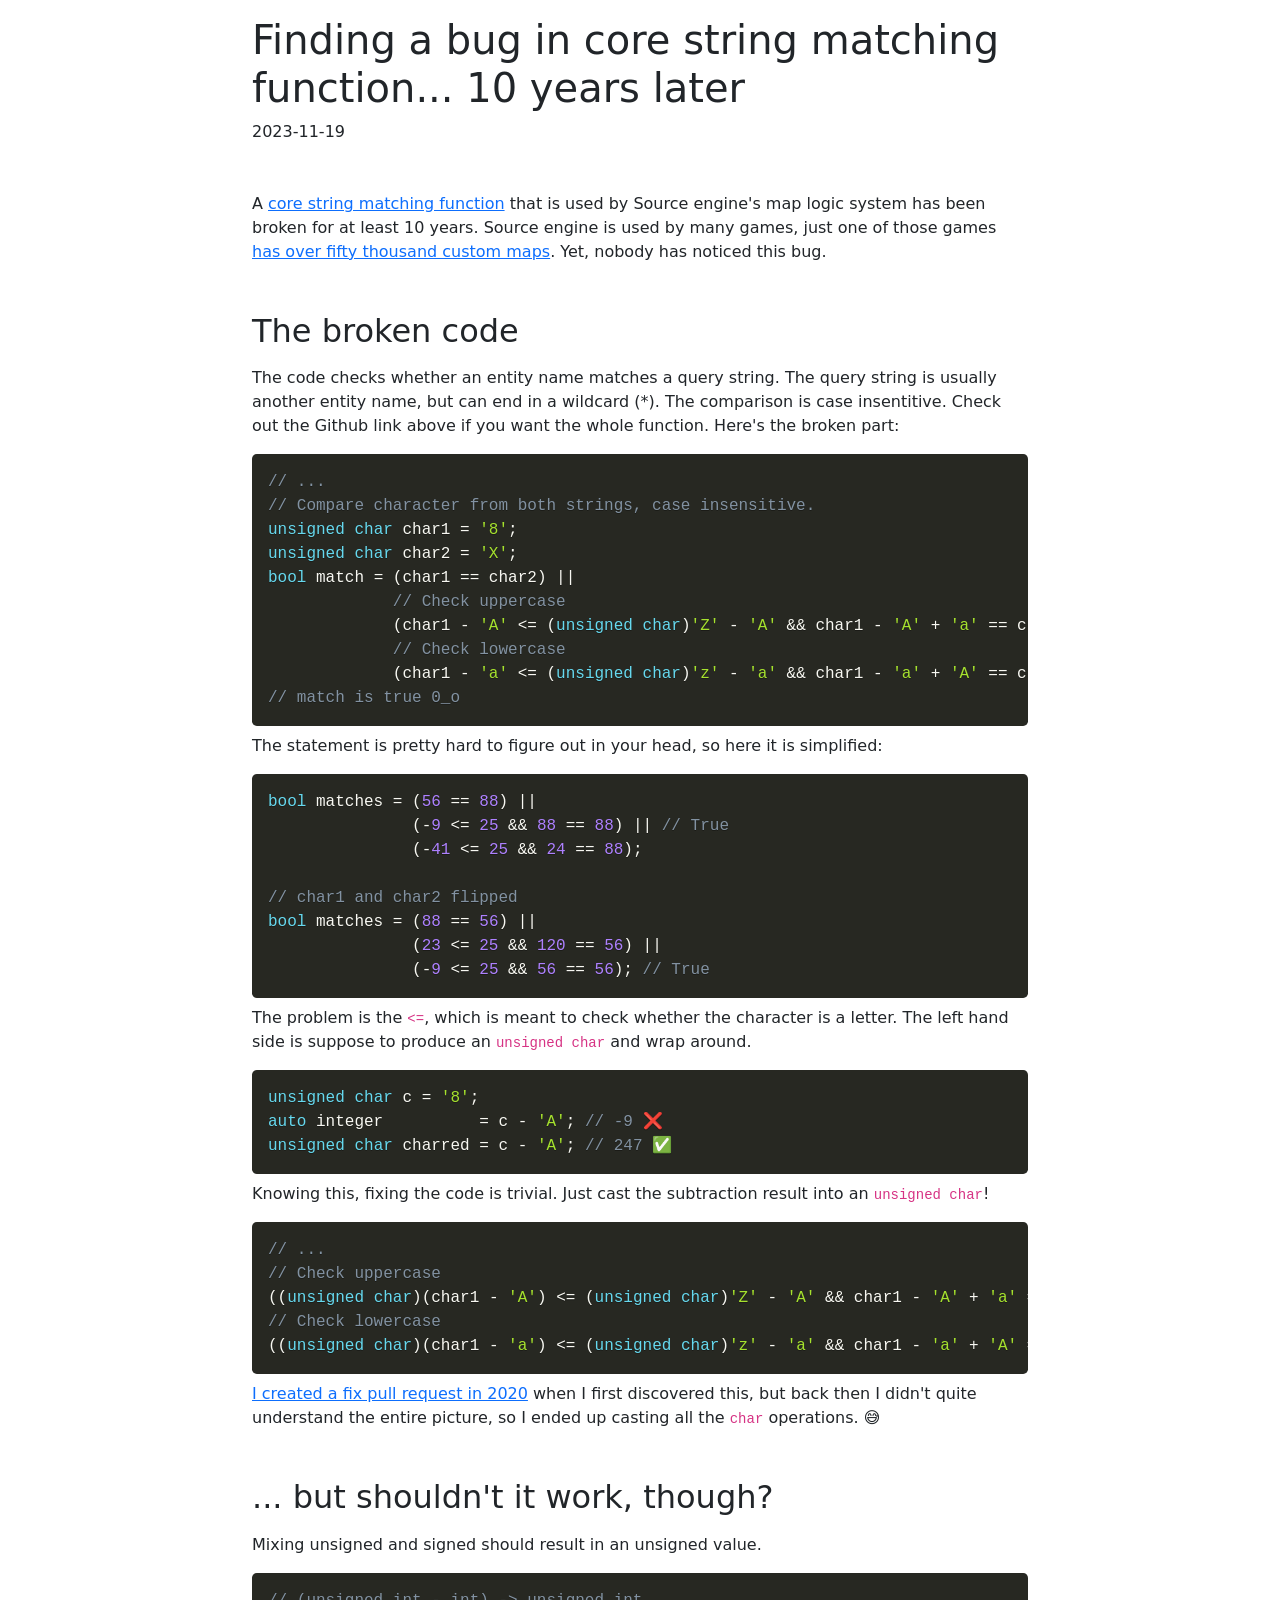
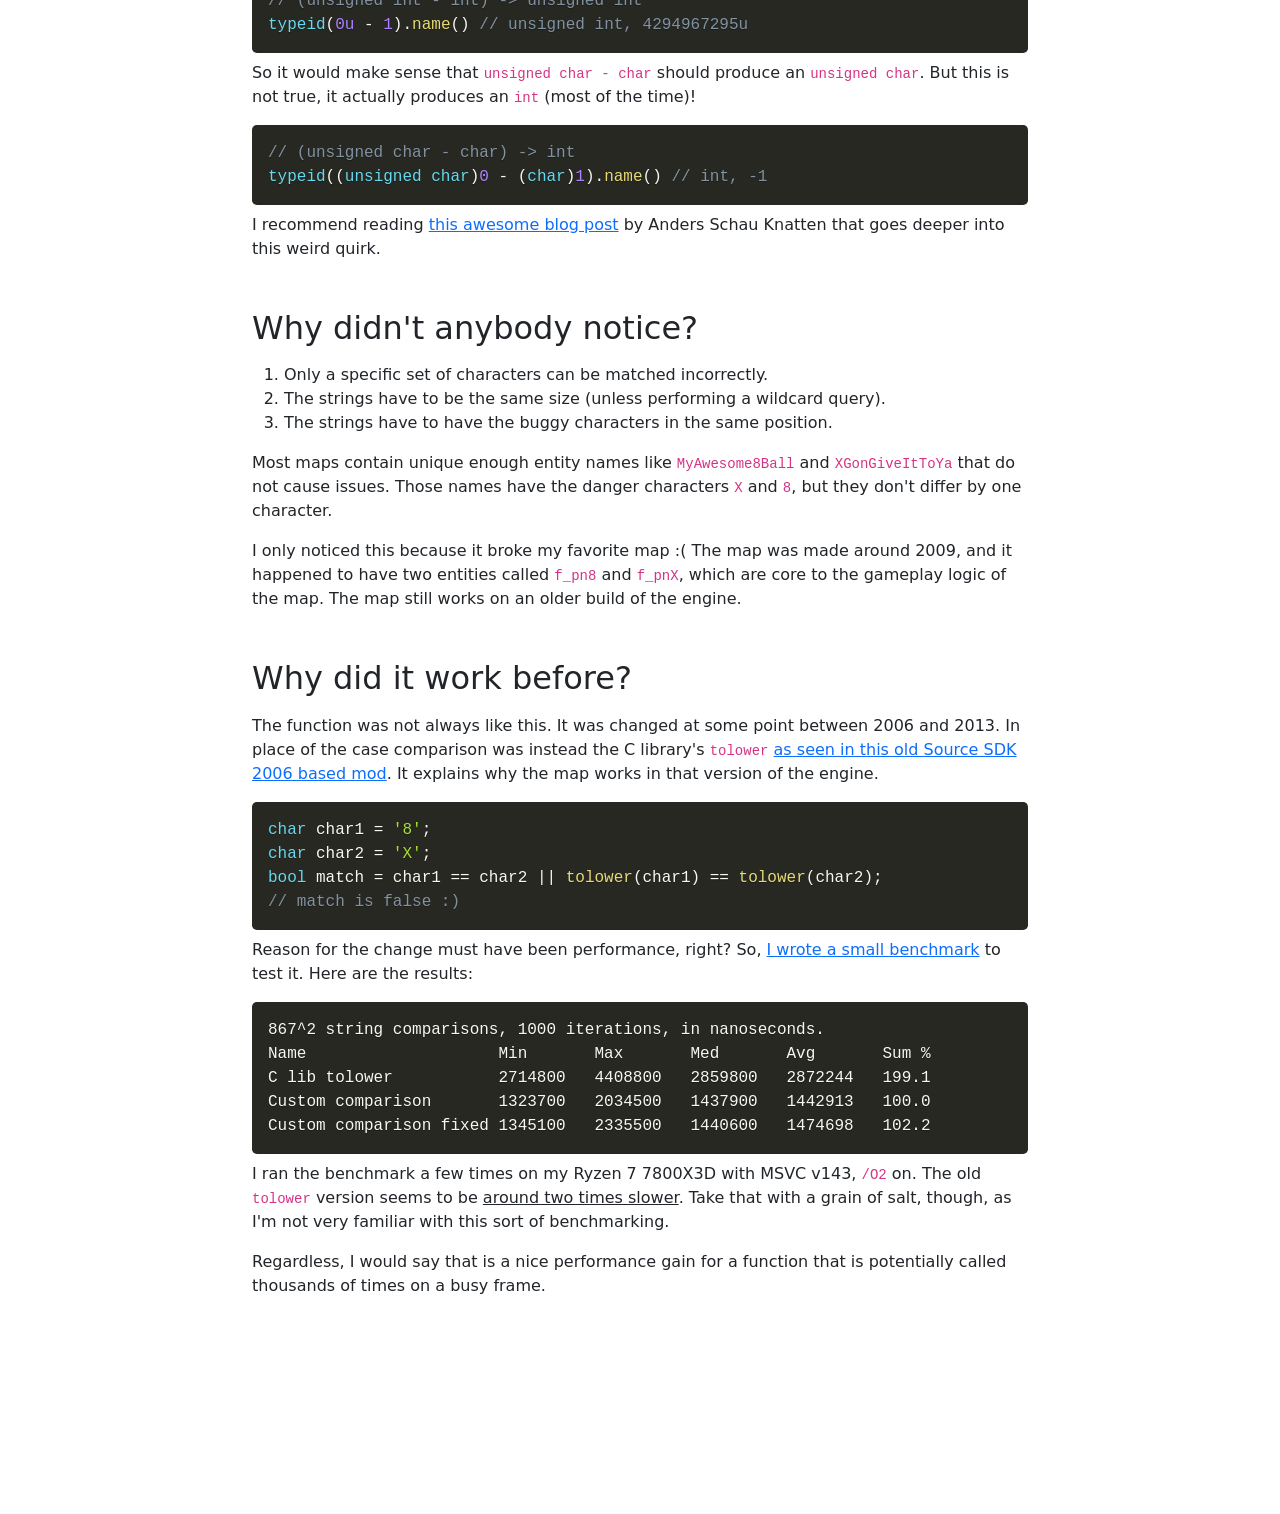
==== commit ec6c7a79: "deploy: e47af9828fda9b9755dea6f7b58c856a714d44f2" ====
--- a/string-matching-bug-10-years-later/index.html
+++ b/string-matching-bug-10-years-later/index.html
@@ -1,5 +1,5 @@
 <!doctype html><html><head><meta charset="utf-8"><meta name="viewport" content="width=device-width,initial-scale=1,shrink-to-fit=no"><title>Finding a bug in core string matching function... 10 years later</title><link href="/assets/main.css" rel="stylesheet"><link href="/assets/blog.css" rel="stylesheet"></head><body><div class="container"><div class="post-head pt-3 mb-5"><h1>Finding a bug in core string matching function... 10 years later</h1><p id="post-timestamp">2023-11-19</p></div><div class="post-content"><p>A <a href="https://github.com/ValveSoftware/source-sdk-2013/blob/0d8dceea4310fde5706b3ce1c70609d72a38efdf/sp/src/game/server/baseentity.cpp#L2972" target="_blank">core string matching function</a> that is used by Source engine's map logic system has been broken for at least 10 years. Source engine is used by many games, just one of those games <a href="https://main.fastdl.me/maps/" target="_blank">has over fifty thousand custom maps</a>. Yet, nobody has noticed this bug.</p><h2>The broken code</h2><p>The code checks whether an entity name matches a query string. The query string is usually another entity name, but can end in a wildcard (*). The comparison is case insentitive. Check out the Github link above if you want the whole function. Here's the broken part:</p><pre class="language-cpp"><code class="language-cpp"><span class="token comment">// ...</span>
-<span class="token comment">// Compare each character in a string, case insensitive.</span>
+<span class="token comment">// Compare character from both strings, case insensitive.</span>
 <span class="token keyword">unsigned</span> <span class="token keyword">char</span> char1 <span class="token operator">=</span> <span class="token char">'8'</span><span class="token punctuation">;</span>
 <span class="token keyword">unsigned</span> <span class="token keyword">char</span> char2 <span class="token operator">=</span> <span class="token char">'X'</span><span class="token punctuation">;</span>
 <span class="token keyword">bool</span> match <span class="token operator">=</span> <span class="token punctuation">(</span>char1 <span class="token operator">==</span> char2<span class="token punctuation">)</span> <span class="token operator">||</span>
@@ -20,7 +20,7 @@
 <span class="token comment">// Check uppercase</span>
 <span class="token punctuation">(</span><span class="token punctuation">(</span><span class="token keyword">unsigned</span> <span class="token keyword">char</span><span class="token punctuation">)</span><span class="token punctuation">(</span>char1 <span class="token operator">-</span> <span class="token char">'A'</span><span class="token punctuation">)</span> <span class="token operator">&lt;=</span> <span class="token punctuation">(</span><span class="token keyword">unsigned</span> <span class="token keyword">char</span><span class="token punctuation">)</span><span class="token char">'Z'</span> <span class="token operator">-</span> <span class="token char">'A'</span> <span class="token operator">&amp;&amp;</span> char1 <span class="token operator">-</span> <span class="token char">'A'</span> <span class="token operator">+</span> <span class="token char">'a'</span> <span class="token operator">==</span> char2<span class="token punctuation">)</span> <span class="token operator">||</span>
 <span class="token comment">// Check lowercase</span>
-<span class="token punctuation">(</span><span class="token punctuation">(</span><span class="token keyword">unsigned</span> <span class="token keyword">char</span><span class="token punctuation">)</span><span class="token punctuation">(</span>char1 <span class="token operator">-</span> <span class="token char">'a'</span><span class="token punctuation">)</span> <span class="token operator">&lt;=</span> <span class="token punctuation">(</span><span class="token keyword">unsigned</span> <span class="token keyword">char</span><span class="token punctuation">)</span><span class="token char">'z'</span> <span class="token operator">-</span> <span class="token char">'a'</span> <span class="token operator">&amp;&amp;</span> char1 <span class="token operator">-</span> <span class="token char">'a'</span> <span class="token operator">+</span> <span class="token char">'A'</span> <span class="token operator">==</span> char2<span class="token punctuation">)</span><span class="token punctuation">;</span></code></pre><p><a href="https://github.com/ValveSoftware/source-sdk-2013/pull/498" target="_blank">I created a fix pull request in 2019</a> when I first discovered this, but back then I didn't quite understand the entire picture, so I ended up casting all the <code>char</code> operations. 😅</p><h2>... but shouldn't it work, though?</h2><p>Mixing unsigned and signed should result in an unsigned value.</p><pre class="language-cpp"><code class="language-cpp"><span class="token comment">// (unsigned int - int) -> unsigned int</span>
+<span class="token punctuation">(</span><span class="token punctuation">(</span><span class="token keyword">unsigned</span> <span class="token keyword">char</span><span class="token punctuation">)</span><span class="token punctuation">(</span>char1 <span class="token operator">-</span> <span class="token char">'a'</span><span class="token punctuation">)</span> <span class="token operator">&lt;=</span> <span class="token punctuation">(</span><span class="token keyword">unsigned</span> <span class="token keyword">char</span><span class="token punctuation">)</span><span class="token char">'z'</span> <span class="token operator">-</span> <span class="token char">'a'</span> <span class="token operator">&amp;&amp;</span> char1 <span class="token operator">-</span> <span class="token char">'a'</span> <span class="token operator">+</span> <span class="token char">'A'</span> <span class="token operator">==</span> char2<span class="token punctuation">)</span><span class="token punctuation">;</span></code></pre><p><a href="https://github.com/ValveSoftware/source-sdk-2013/pull/498" target="_blank">I created a fix pull request in 2020</a> when I first discovered this, but back then I didn't quite understand the entire picture, so I ended up casting all the <code>char</code> operations. 😅</p><h2>... but shouldn't it work, though?</h2><p>Mixing unsigned and signed should result in an unsigned value.</p><pre class="language-cpp"><code class="language-cpp"><span class="token comment">// (unsigned int - int) -> unsigned int</span>
 <span class="token keyword">typeid</span><span class="token punctuation">(</span><span class="token number">0u</span> <span class="token operator">-</span> <span class="token number">1</span><span class="token punctuation">)</span><span class="token punctuation">.</span><span class="token function">name</span><span class="token punctuation">(</span><span class="token punctuation">)</span> <span class="token comment">// unsigned int, 4294967295u</span></code></pre><p>So it would make sense that <code>unsigned char - char</code> should produce an <code>unsigned char</code>. But this is not true, it actually produces an <code>int</code> (most of the time)!</p><pre class="language-cpp"><code class="language-cpp"><span class="token comment">// (unsigned char - char) -> int</span>
 <span class="token keyword">typeid</span><span class="token punctuation">(</span><span class="token punctuation">(</span><span class="token keyword">unsigned</span> <span class="token keyword">char</span><span class="token punctuation">)</span><span class="token number">0</span> <span class="token operator">-</span> <span class="token punctuation">(</span><span class="token keyword">char</span><span class="token punctuation">)</span><span class="token number">1</span><span class="token punctuation">)</span><span class="token punctuation">.</span><span class="token function">name</span><span class="token punctuation">(</span><span class="token punctuation">)</span> <span class="token comment">// int, -1</span></code></pre><p>I recommend reading <a href="https://blog.knatten.org/2019/05/24/no-one-knows-the-type-of-char-char/" target="_blank">this awesome blog post</a> by Anders Schau Knatten that goes deeper into this weird quirk.</p><h2>Why didn't anybody notice?</h2><ol><li>Only a specific set of characters can be matched incorrectly.</li><li>The strings have to be the same size (unless performing a wildcard query).</li><li>The strings have to have the buggy characters in the same position.</li></ol><p>Most maps contain unique enough entity names like <code>MyAwesome8Ball</code> and <code>XGonGiveItToYa</code> that do not cause issues. Those names have the danger characters <code>X</code> and <code>8</code>, but they don't differ by one character.</p><p>I only noticed this because it broke my favorite map :( The map was made around 2009, and it happened to have two entities called <code>f_pn8</code> and <code>f_pnX</code>, which are core to the gameplay logic of the map. The map still works on an older build of the engine.</p><h2>Why did it work before?</h2><p>The function was not always like this. It was changed at some point between 2006 and 2013. In place of the case comparison was instead the C library's <code>tolower</code> <a href="https://github.com/TotallyMehis/Zombie-Master-1.2.1/blob/0a6379918512857b8f6bd3c9a42103feedc39c2b/dlls/baseentity.cpp#L2571C46-L2571C46" target="_blank">as seen in this old Source SDK 2006 based mod</a>. It explains why the map works in that version of the engine.</p><pre class="language-cpp"><code class="language-cpp"><span class="token keyword">char</span> char1 <span class="token operator">=</span> <span class="token char">'8'</span><span class="token punctuation">;</span>
 <span class="token keyword">char</span> char2 <span class="token operator">=</span> <span class="token char">'X'</span><span class="token punctuation">;</span>
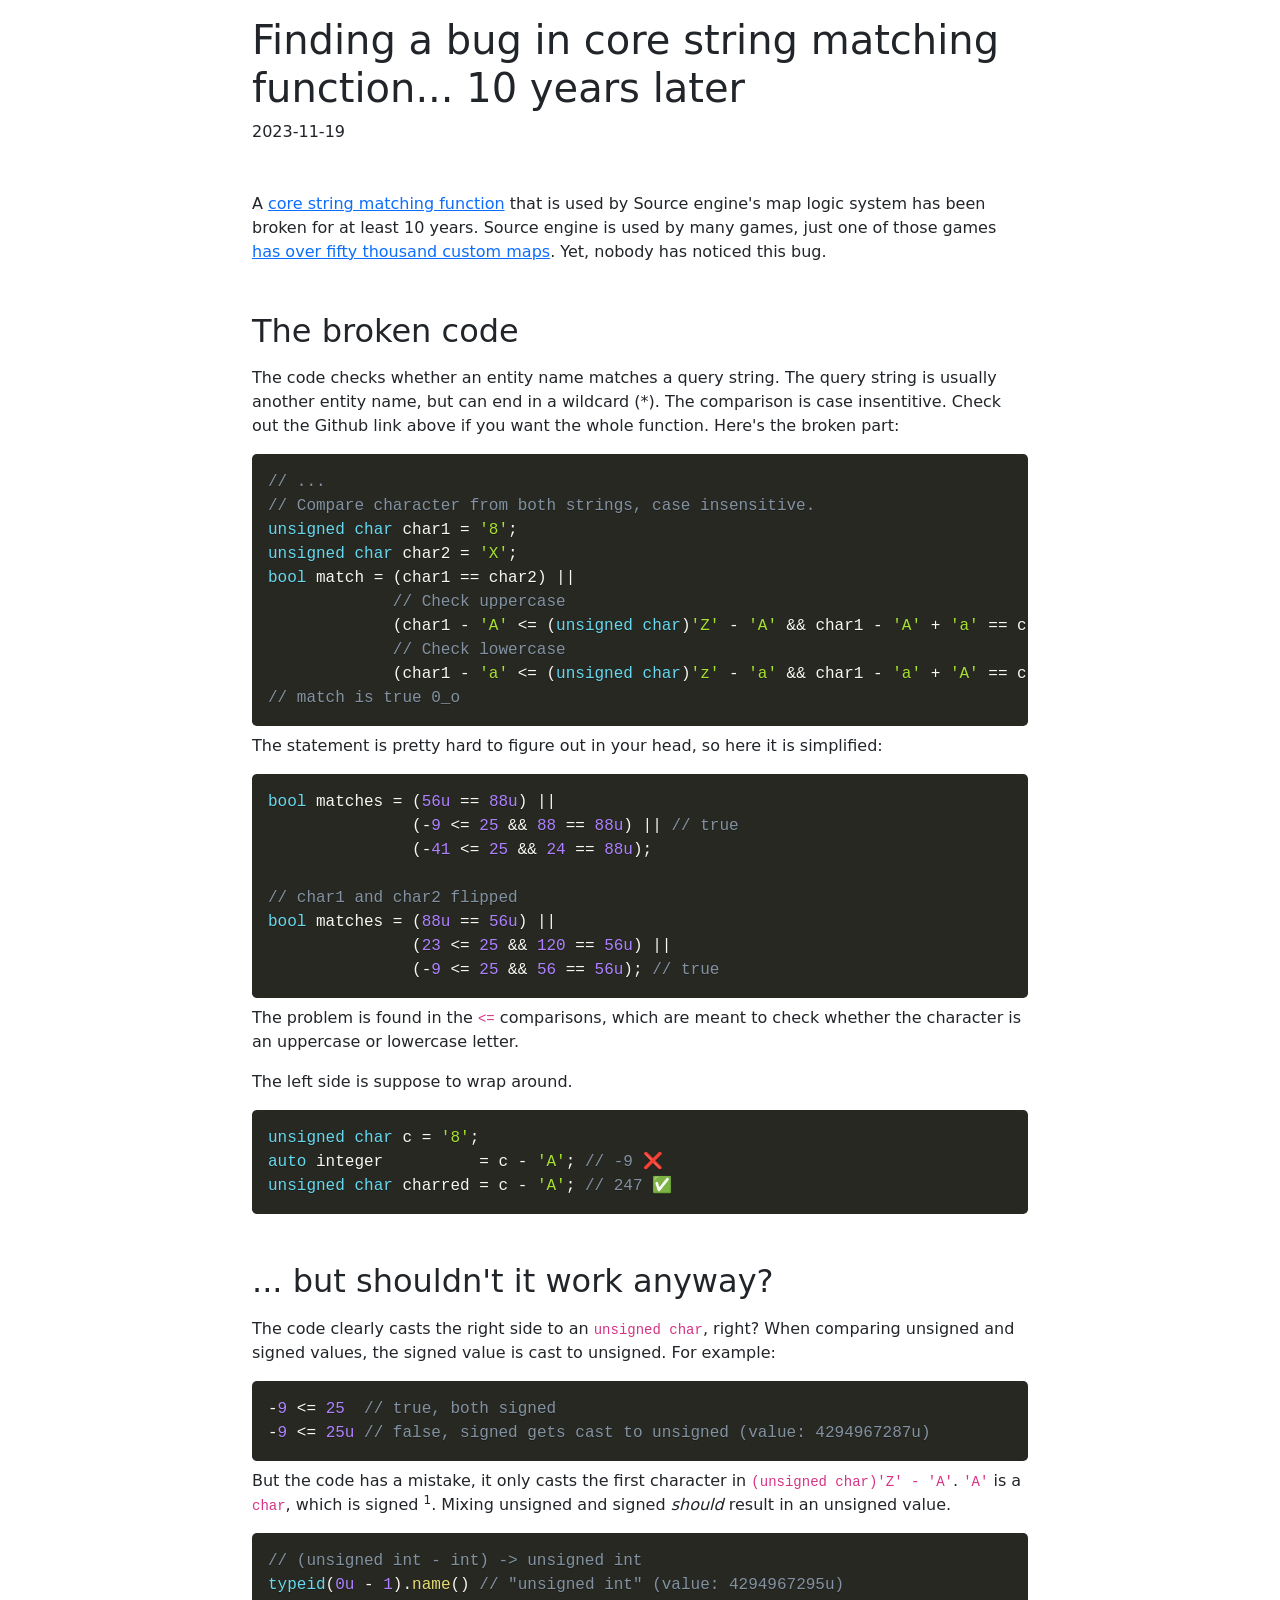
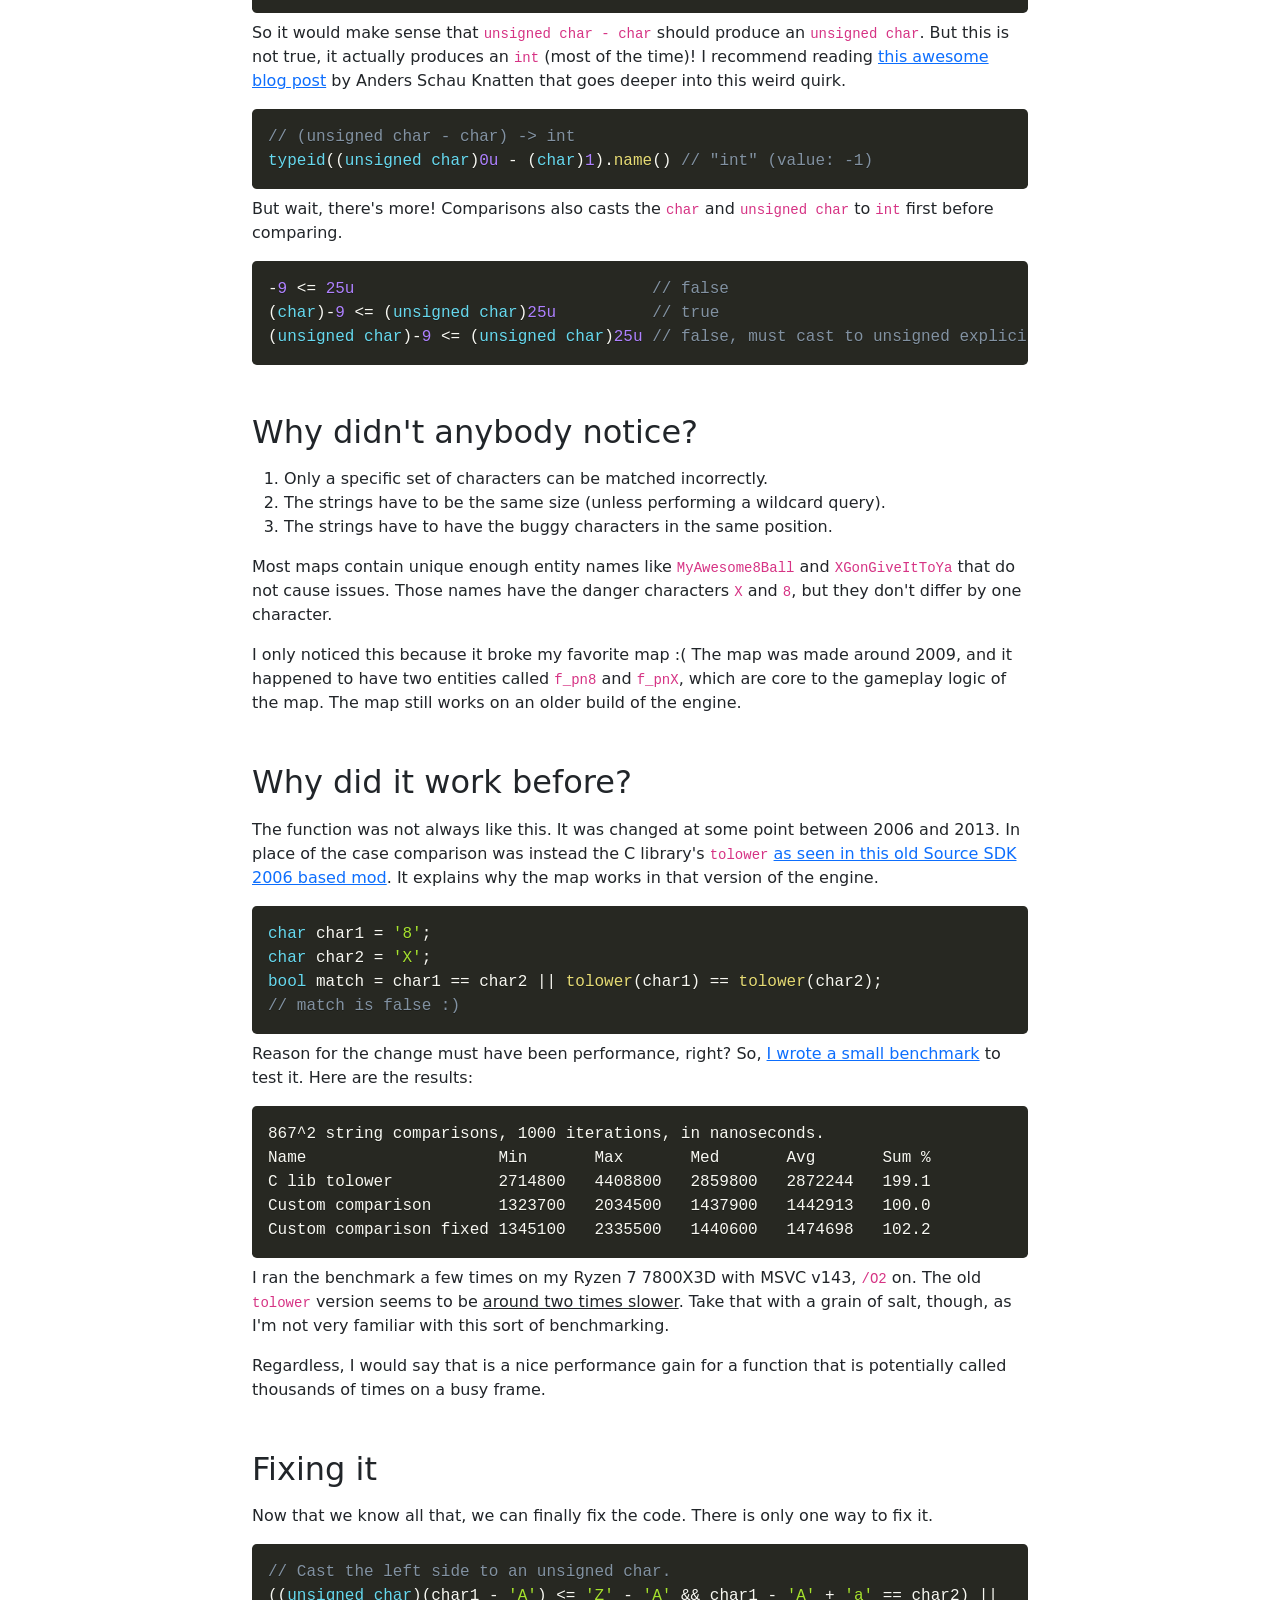
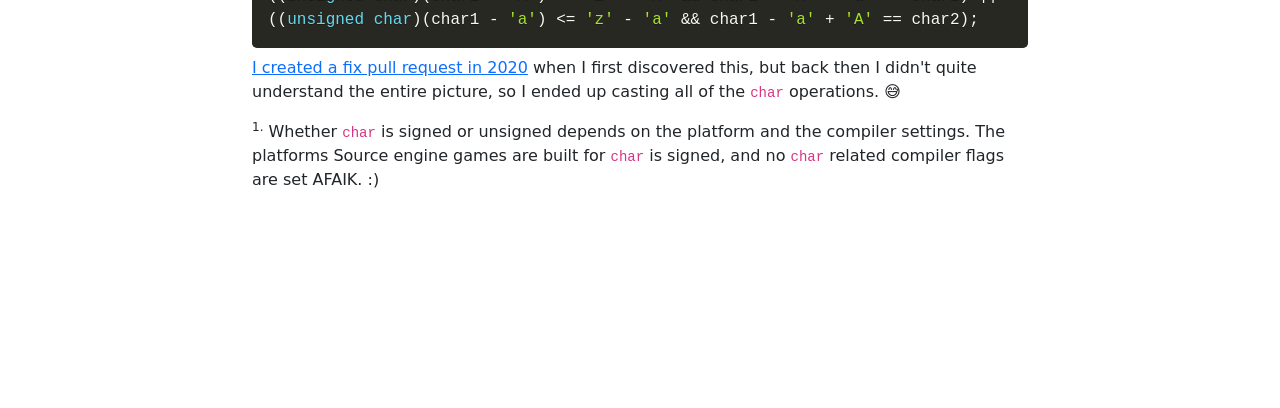
==== commit 172642f8: "deploy: 4e0a13a901c46d1fc770d88b44d1076eda92000e" ====
--- a/string-matching-bug-10-years-later/index.html
+++ b/string-matching-bug-10-years-later/index.html
@@ -7,26 +7,27 @@
              <span class="token punctuation">(</span>char1 <span class="token operator">-</span> <span class="token char">'A'</span> <span class="token operator">&lt;=</span> <span class="token punctuation">(</span><span class="token keyword">unsigned</span> <span class="token keyword">char</span><span class="token punctuation">)</span><span class="token char">'Z'</span> <span class="token operator">-</span> <span class="token char">'A'</span> <span class="token operator">&amp;&amp;</span> char1 <span class="token operator">-</span> <span class="token char">'A'</span> <span class="token operator">+</span> <span class="token char">'a'</span> <span class="token operator">==</span> char2<span class="token punctuation">)</span> <span class="token operator">||</span>
              <span class="token comment">// Check lowercase</span>
              <span class="token punctuation">(</span>char1 <span class="token operator">-</span> <span class="token char">'a'</span> <span class="token operator">&lt;=</span> <span class="token punctuation">(</span><span class="token keyword">unsigned</span> <span class="token keyword">char</span><span class="token punctuation">)</span><span class="token char">'z'</span> <span class="token operator">-</span> <span class="token char">'a'</span> <span class="token operator">&amp;&amp;</span> char1 <span class="token operator">-</span> <span class="token char">'a'</span> <span class="token operator">+</span> <span class="token char">'A'</span> <span class="token operator">==</span> char2<span class="token punctuation">)</span><span class="token punctuation">;</span>
-<span class="token comment">// match is true 0_o</span></code></pre><p>The statement is pretty hard to figure out in your head, so here it is simplified:</p><pre class="language-cpp"><code class="language-cpp"><span class="token keyword">bool</span> matches <span class="token operator">=</span> <span class="token punctuation">(</span><span class="token number">56</span> <span class="token operator">==</span> <span class="token number">88</span><span class="token punctuation">)</span> <span class="token operator">||</span>
-               <span class="token punctuation">(</span><span class="token operator">-</span><span class="token number">9</span> <span class="token operator">&lt;=</span> <span class="token number">25</span> <span class="token operator">&amp;&amp;</span> <span class="token number">88</span> <span class="token operator">==</span> <span class="token number">88</span><span class="token punctuation">)</span> <span class="token operator">||</span> <span class="token comment">// True</span>
-               <span class="token punctuation">(</span><span class="token operator">-</span><span class="token number">41</span> <span class="token operator">&lt;=</span> <span class="token number">25</span> <span class="token operator">&amp;&amp;</span> <span class="token number">24</span> <span class="token operator">==</span> <span class="token number">88</span><span class="token punctuation">)</span><span class="token punctuation">;</span>
+<span class="token comment">// match is true 0_o</span></code></pre><p>The statement is pretty hard to figure out in your head, so here it is simplified:</p><pre class="language-cpp"><code class="language-cpp"><span class="token keyword">bool</span> matches <span class="token operator">=</span> <span class="token punctuation">(</span><span class="token number">56u</span> <span class="token operator">==</span> <span class="token number">88u</span><span class="token punctuation">)</span> <span class="token operator">||</span>
+               <span class="token punctuation">(</span><span class="token operator">-</span><span class="token number">9</span> <span class="token operator">&lt;=</span> <span class="token number">25</span> <span class="token operator">&amp;&amp;</span> <span class="token number">88</span> <span class="token operator">==</span> <span class="token number">88u</span><span class="token punctuation">)</span> <span class="token operator">||</span> <span class="token comment">// true</span>
+               <span class="token punctuation">(</span><span class="token operator">-</span><span class="token number">41</span> <span class="token operator">&lt;=</span> <span class="token number">25</span> <span class="token operator">&amp;&amp;</span> <span class="token number">24</span> <span class="token operator">==</span> <span class="token number">88u</span><span class="token punctuation">)</span><span class="token punctuation">;</span>
 
 <span class="token comment">// char1 and char2 flipped</span>
-<span class="token keyword">bool</span> matches <span class="token operator">=</span> <span class="token punctuation">(</span><span class="token number">88</span> <span class="token operator">==</span> <span class="token number">56</span><span class="token punctuation">)</span> <span class="token operator">||</span>
-               <span class="token punctuation">(</span><span class="token number">23</span> <span class="token operator">&lt;=</span> <span class="token number">25</span> <span class="token operator">&amp;&amp;</span> <span class="token number">120</span> <span class="token operator">==</span> <span class="token number">56</span><span class="token punctuation">)</span> <span class="token operator">||</span>
-               <span class="token punctuation">(</span><span class="token operator">-</span><span class="token number">9</span> <span class="token operator">&lt;=</span> <span class="token number">25</span> <span class="token operator">&amp;&amp;</span> <span class="token number">56</span> <span class="token operator">==</span> <span class="token number">56</span><span class="token punctuation">)</span><span class="token punctuation">;</span> <span class="token comment">// True</span></code></pre><p>The problem is the <code>&lt;=</code>, which is meant to check whether the character is a letter. The left hand side is suppose to produce an <code>unsigned char</code> and wrap around.</p><pre class="language-cpp"><code class="language-cpp"><span class="token keyword">unsigned</span> <span class="token keyword">char</span> c <span class="token operator">=</span> <span class="token char">'8'</span><span class="token punctuation">;</span>
+<span class="token keyword">bool</span> matches <span class="token operator">=</span> <span class="token punctuation">(</span><span class="token number">88u</span> <span class="token operator">==</span> <span class="token number">56u</span><span class="token punctuation">)</span> <span class="token operator">||</span>
+               <span class="token punctuation">(</span><span class="token number">23</span> <span class="token operator">&lt;=</span> <span class="token number">25</span> <span class="token operator">&amp;&amp;</span> <span class="token number">120</span> <span class="token operator">==</span> <span class="token number">56u</span><span class="token punctuation">)</span> <span class="token operator">||</span>
+               <span class="token punctuation">(</span><span class="token operator">-</span><span class="token number">9</span> <span class="token operator">&lt;=</span> <span class="token number">25</span> <span class="token operator">&amp;&amp;</span> <span class="token number">56</span> <span class="token operator">==</span> <span class="token number">56u</span><span class="token punctuation">)</span><span class="token punctuation">;</span> <span class="token comment">// true</span></code></pre><p>The problem is found in the <code>&lt;=</code> comparisons, which are meant to check whether the character is an uppercase or lowercase letter.</p><p>The left side is suppose to wrap around.</p><pre class="language-cpp"><code class="language-cpp"><span class="token keyword">unsigned</span> <span class="token keyword">char</span> c <span class="token operator">=</span> <span class="token char">'8'</span><span class="token punctuation">;</span>
 <span class="token keyword">auto</span> integer          <span class="token operator">=</span> c <span class="token operator">-</span> <span class="token char">'A'</span><span class="token punctuation">;</span> <span class="token comment">// -9 ❌</span>
-<span class="token keyword">unsigned</span> <span class="token keyword">char</span> charred <span class="token operator">=</span> c <span class="token operator">-</span> <span class="token char">'A'</span><span class="token punctuation">;</span> <span class="token comment">// 247 ✅</span></code></pre><p>Knowing this, fixing the code is trivial. Just cast the subtraction result into an <code>unsigned char</code>!</p><pre class="language-cpp"><code class="language-cpp"><span class="token comment">// ...</span>
-<span class="token comment">// Check uppercase</span>
-<span class="token punctuation">(</span><span class="token punctuation">(</span><span class="token keyword">unsigned</span> <span class="token keyword">char</span><span class="token punctuation">)</span><span class="token punctuation">(</span>char1 <span class="token operator">-</span> <span class="token char">'A'</span><span class="token punctuation">)</span> <span class="token operator">&lt;=</span> <span class="token punctuation">(</span><span class="token keyword">unsigned</span> <span class="token keyword">char</span><span class="token punctuation">)</span><span class="token char">'Z'</span> <span class="token operator">-</span> <span class="token char">'A'</span> <span class="token operator">&amp;&amp;</span> char1 <span class="token operator">-</span> <span class="token char">'A'</span> <span class="token operator">+</span> <span class="token char">'a'</span> <span class="token operator">==</span> char2<span class="token punctuation">)</span> <span class="token operator">||</span>
-<span class="token comment">// Check lowercase</span>
-<span class="token punctuation">(</span><span class="token punctuation">(</span><span class="token keyword">unsigned</span> <span class="token keyword">char</span><span class="token punctuation">)</span><span class="token punctuation">(</span>char1 <span class="token operator">-</span> <span class="token char">'a'</span><span class="token punctuation">)</span> <span class="token operator">&lt;=</span> <span class="token punctuation">(</span><span class="token keyword">unsigned</span> <span class="token keyword">char</span><span class="token punctuation">)</span><span class="token char">'z'</span> <span class="token operator">-</span> <span class="token char">'a'</span> <span class="token operator">&amp;&amp;</span> char1 <span class="token operator">-</span> <span class="token char">'a'</span> <span class="token operator">+</span> <span class="token char">'A'</span> <span class="token operator">==</span> char2<span class="token punctuation">)</span><span class="token punctuation">;</span></code></pre><p><a href="https://github.com/ValveSoftware/source-sdk-2013/pull/498" target="_blank">I created a fix pull request in 2020</a> when I first discovered this, but back then I didn't quite understand the entire picture, so I ended up casting all the <code>char</code> operations. 😅</p><h2>... but shouldn't it work, though?</h2><p>Mixing unsigned and signed should result in an unsigned value.</p><pre class="language-cpp"><code class="language-cpp"><span class="token comment">// (unsigned int - int) -> unsigned int</span>
-<span class="token keyword">typeid</span><span class="token punctuation">(</span><span class="token number">0u</span> <span class="token operator">-</span> <span class="token number">1</span><span class="token punctuation">)</span><span class="token punctuation">.</span><span class="token function">name</span><span class="token punctuation">(</span><span class="token punctuation">)</span> <span class="token comment">// unsigned int, 4294967295u</span></code></pre><p>So it would make sense that <code>unsigned char - char</code> should produce an <code>unsigned char</code>. But this is not true, it actually produces an <code>int</code> (most of the time)!</p><pre class="language-cpp"><code class="language-cpp"><span class="token comment">// (unsigned char - char) -> int</span>
-<span class="token keyword">typeid</span><span class="token punctuation">(</span><span class="token punctuation">(</span><span class="token keyword">unsigned</span> <span class="token keyword">char</span><span class="token punctuation">)</span><span class="token number">0</span> <span class="token operator">-</span> <span class="token punctuation">(</span><span class="token keyword">char</span><span class="token punctuation">)</span><span class="token number">1</span><span class="token punctuation">)</span><span class="token punctuation">.</span><span class="token function">name</span><span class="token punctuation">(</span><span class="token punctuation">)</span> <span class="token comment">// int, -1</span></code></pre><p>I recommend reading <a href="https://blog.knatten.org/2019/05/24/no-one-knows-the-type-of-char-char/" target="_blank">this awesome blog post</a> by Anders Schau Knatten that goes deeper into this weird quirk.</p><h2>Why didn't anybody notice?</h2><ol><li>Only a specific set of characters can be matched incorrectly.</li><li>The strings have to be the same size (unless performing a wildcard query).</li><li>The strings have to have the buggy characters in the same position.</li></ol><p>Most maps contain unique enough entity names like <code>MyAwesome8Ball</code> and <code>XGonGiveItToYa</code> that do not cause issues. Those names have the danger characters <code>X</code> and <code>8</code>, but they don't differ by one character.</p><p>I only noticed this because it broke my favorite map :( The map was made around 2009, and it happened to have two entities called <code>f_pn8</code> and <code>f_pnX</code>, which are core to the gameplay logic of the map. The map still works on an older build of the engine.</p><h2>Why did it work before?</h2><p>The function was not always like this. It was changed at some point between 2006 and 2013. In place of the case comparison was instead the C library's <code>tolower</code> <a href="https://github.com/TotallyMehis/Zombie-Master-1.2.1/blob/0a6379918512857b8f6bd3c9a42103feedc39c2b/dlls/baseentity.cpp#L2571C46-L2571C46" target="_blank">as seen in this old Source SDK 2006 based mod</a>. It explains why the map works in that version of the engine.</p><pre class="language-cpp"><code class="language-cpp"><span class="token keyword">char</span> char1 <span class="token operator">=</span> <span class="token char">'8'</span><span class="token punctuation">;</span>
+<span class="token keyword">unsigned</span> <span class="token keyword">char</span> charred <span class="token operator">=</span> c <span class="token operator">-</span> <span class="token char">'A'</span><span class="token punctuation">;</span> <span class="token comment">// 247 ✅</span></code></pre><h2>... but shouldn't it work anyway?</h2><p>The code clearly casts the right side to an <code>unsigned char</code>, right? When comparing unsigned and signed values, the signed value is cast to unsigned. For example:</p><pre class="language-cpp"><code class="language-cpp"><span class="token operator">-</span><span class="token number">9</span> <span class="token operator">&lt;=</span> <span class="token number">25</span>  <span class="token comment">// true, both signed</span>
+<span class="token operator">-</span><span class="token number">9</span> <span class="token operator">&lt;=</span> <span class="token number">25u</span> <span class="token comment">// false, signed gets cast to unsigned (value: 4294967287u)</span></code></pre><p>But the code has a mistake, it only casts the first character in <code>(unsigned char)'Z' - 'A'</code>. <code>'A'</code> is a <code>char</code>, which is signed <sup>1</sup>. Mixing unsigned and signed <em>should</em> result in an unsigned value.</p><pre class="language-cpp"><code class="language-cpp"><span class="token comment">// (unsigned int - int) -> unsigned int</span>
+<span class="token keyword">typeid</span><span class="token punctuation">(</span><span class="token number">0u</span> <span class="token operator">-</span> <span class="token number">1</span><span class="token punctuation">)</span><span class="token punctuation">.</span><span class="token function">name</span><span class="token punctuation">(</span><span class="token punctuation">)</span> <span class="token comment">// "unsigned int" (value: 4294967295u)</span></code></pre><p>So it would make sense that <code>unsigned char - char</code> should produce an <code>unsigned char</code>. But this is not true, it actually produces an <code>int</code> (most of the time)! I recommend reading <a href="https://blog.knatten.org/2019/05/24/no-one-knows-the-type-of-char-char/" target="_blank">this awesome blog post</a> by Anders Schau Knatten that goes deeper into this weird quirk.</p><pre class="language-cpp"><code class="language-cpp"><span class="token comment">// (unsigned char - char) -> int</span>
+<span class="token keyword">typeid</span><span class="token punctuation">(</span><span class="token punctuation">(</span><span class="token keyword">unsigned</span> <span class="token keyword">char</span><span class="token punctuation">)</span><span class="token number">0u</span> <span class="token operator">-</span> <span class="token punctuation">(</span><span class="token keyword">char</span><span class="token punctuation">)</span><span class="token number">1</span><span class="token punctuation">)</span><span class="token punctuation">.</span><span class="token function">name</span><span class="token punctuation">(</span><span class="token punctuation">)</span> <span class="token comment">// "int" (value: -1)</span></code></pre><p>But wait, there's more! Comparisons also casts the <code>char</code> and <code>unsigned char</code> to <code>int</code> first before comparing.</p><pre class="language-cpp"><code class="language-cpp"><span class="token operator">-</span><span class="token number">9</span> <span class="token operator">&lt;=</span> <span class="token number">25u</span>                               <span class="token comment">// false</span>
+<span class="token punctuation">(</span><span class="token keyword">char</span><span class="token punctuation">)</span><span class="token operator">-</span><span class="token number">9</span> <span class="token operator">&lt;=</span> <span class="token punctuation">(</span><span class="token keyword">unsigned</span> <span class="token keyword">char</span><span class="token punctuation">)</span><span class="token number">25u</span>          <span class="token comment">// true</span>
+<span class="token punctuation">(</span><span class="token keyword">unsigned</span> <span class="token keyword">char</span><span class="token punctuation">)</span><span class="token operator">-</span><span class="token number">9</span> <span class="token operator">&lt;=</span> <span class="token punctuation">(</span><span class="token keyword">unsigned</span> <span class="token keyword">char</span><span class="token punctuation">)</span><span class="token number">25u</span> <span class="token comment">// false, must cast to unsigned explicitly</span></code></pre><h2>Why didn't anybody notice?</h2><ol><li>Only a specific set of characters can be matched incorrectly.</li><li>The strings have to be the same size (unless performing a wildcard query).</li><li>The strings have to have the buggy characters in the same position.</li></ol><p>Most maps contain unique enough entity names like <code>MyAwesome8Ball</code> and <code>XGonGiveItToYa</code> that do not cause issues. Those names have the danger characters <code>X</code> and <code>8</code>, but they don't differ by one character.</p><p>I only noticed this because it broke my favorite map :( The map was made around 2009, and it happened to have two entities called <code>f_pn8</code> and <code>f_pnX</code>, which are core to the gameplay logic of the map. The map still works on an older build of the engine.</p><h2>Why did it work before?</h2><p>The function was not always like this. It was changed at some point between 2006 and 2013. In place of the case comparison was instead the C library's <code>tolower</code> <a href="https://github.com/TotallyMehis/Zombie-Master-1.2.1/blob/0a6379918512857b8f6bd3c9a42103feedc39c2b/dlls/baseentity.cpp#L2571C46-L2571C46" target="_blank">as seen in this old Source SDK 2006 based mod</a>. It explains why the map works in that version of the engine.</p><pre class="language-cpp"><code class="language-cpp"><span class="token keyword">char</span> char1 <span class="token operator">=</span> <span class="token char">'8'</span><span class="token punctuation">;</span>
 <span class="token keyword">char</span> char2 <span class="token operator">=</span> <span class="token char">'X'</span><span class="token punctuation">;</span>
 <span class="token keyword">bool</span> match <span class="token operator">=</span> char1 <span class="token operator">==</span> char2 <span class="token operator">||</span> <span class="token function">tolower</span><span class="token punctuation">(</span>char1<span class="token punctuation">)</span> <span class="token operator">==</span> <span class="token function">tolower</span><span class="token punctuation">(</span>char2<span class="token punctuation">)</span><span class="token punctuation">;</span>
 <span class="token comment">// match is false :)</span></code></pre><p>Reason for the change must have been performance, right? So, <a href="https://github.com/TotallyMehis/benchmark-source-name-match" target="_blank">I wrote a small benchmark</a> to test it. Here are the results:</p><pre class="language-text"><code class="language-text">867^2 string comparisons, 1000 iterations, in nanoseconds.
 Name                    Min       Max       Med       Avg       Sum %
 C lib tolower           2714800   4408800   2859800   2872244   199.1
 Custom comparison       1323700   2034500   1437900   1442913   100.0
-Custom comparison fixed 1345100   2335500   1440600   1474698   102.2</code></pre><p>I ran the benchmark a few times on my Ryzen 7 7800X3D with MSVC v143, <code>/O2</code> on. The old <code>tolower</code> version seems to be <span style="text-decoration: underline">around two times slower</span>. Take that with a grain of salt, though, as I'm not very familiar with this sort of benchmarking.</p><p>Regardless, I would say that is a nice performance gain for a function that is potentially called thousands of times on a busy frame.</p></div><footer></footer></div></body></html>+Custom comparison fixed 1345100   2335500   1440600   1474698   102.2</code></pre><p>I ran the benchmark a few times on my Ryzen 7 7800X3D with MSVC v143, <code>/O2</code> on. The old <code>tolower</code> version seems to be <span style="text-decoration: underline">around two times slower</span>. Take that with a grain of salt, though, as I'm not very familiar with this sort of benchmarking.</p><p>Regardless, I would say that is a nice performance gain for a function that is potentially called thousands of times on a busy frame.</p><h2>Fixing it</h2><p>Now that we know all that, we can finally fix the code. There is only one way to fix it.</p><pre class="language-cpp"><code class="language-cpp"><span class="token comment">// Cast the left side to an unsigned char.</span>
+<span class="token punctuation">(</span><span class="token punctuation">(</span><span class="token keyword">unsigned</span> <span class="token keyword">char</span><span class="token punctuation">)</span><span class="token punctuation">(</span>char1 <span class="token operator">-</span> <span class="token char">'A'</span><span class="token punctuation">)</span> <span class="token operator">&lt;=</span> <span class="token char">'Z'</span> <span class="token operator">-</span> <span class="token char">'A'</span> <span class="token operator">&amp;&amp;</span> char1 <span class="token operator">-</span> <span class="token char">'A'</span> <span class="token operator">+</span> <span class="token char">'a'</span> <span class="token operator">==</span> char2<span class="token punctuation">)</span> <span class="token operator">||</span>
+<span class="token punctuation">(</span><span class="token punctuation">(</span><span class="token keyword">unsigned</span> <span class="token keyword">char</span><span class="token punctuation">)</span><span class="token punctuation">(</span>char1 <span class="token operator">-</span> <span class="token char">'a'</span><span class="token punctuation">)</span> <span class="token operator">&lt;=</span> <span class="token char">'z'</span> <span class="token operator">-</span> <span class="token char">'a'</span> <span class="token operator">&amp;&amp;</span> char1 <span class="token operator">-</span> <span class="token char">'a'</span> <span class="token operator">+</span> <span class="token char">'A'</span> <span class="token operator">==</span> char2<span class="token punctuation">)</span><span class="token punctuation">;</span></code></pre><p><a href="https://github.com/ValveSoftware/source-sdk-2013/pull/498" target="_blank">I created a fix pull request in 2020</a> when I first discovered this, but back then I didn't quite understand the entire picture, so I ended up casting all of the <code>char</code> operations. 😅</p><p><sup>1.</sup> Whether <code>char</code> is signed or unsigned depends on the platform and the compiler settings. The platforms Source engine games are built for <code>char</code> is signed, and no <code>char</code> related compiler flags are set AFAIK. :)</p></div><footer></footer></div></body></html>
--- a/assets/main.css
+++ b/assets/main.css
@@ -2,4 +2,4 @@
  * Bootstrap  v5.3.2 (https://getbootstrap.com/)
  * Copyright 2011-2023 The Bootstrap Authors
  * Licensed under MIT (https://github.com/twbs/bootstrap/blob/main/LICENSE)
- */:root{--bs-blue: #0d6efd;--bs-indigo: #6610f2;--bs-purple: #6f42c1;--bs-pink: #d63384;--bs-red: #dc3545;--bs-orange: #fd7e14;--bs-yellow: #ffc107;--bs-green: #198754;--bs-teal: #20c997;--bs-cyan: #0dcaf0;--bs-black: #000;--bs-white: #fff;--bs-gray: #6c757d;--bs-gray-dark: #343a40;--bs-gray-100: #f8f9fa;--bs-gray-200: #e9ecef;--bs-gray-300: #dee2e6;--bs-gray-400: #ced4da;--bs-gray-500: #adb5bd;--bs-gray-600: #6c757d;--bs-gray-700: #495057;--bs-gray-800: #343a40;--bs-gray-900: #212529;--bs-primary: #0d6efd;--bs-secondary: #6c757d;--bs-success: #198754;--bs-info: #0dcaf0;--bs-warning: #ffc107;--bs-danger: #dc3545;--bs-light: #f8f9fa;--bs-dark: #212529;--bs-primary-rgb: 13, 110, 253;--bs-secondary-rgb: 108, 117, 125;--bs-success-rgb: 25, 135, 84;--bs-info-rgb: 13, 202, 240;--bs-warning-rgb: 255, 193, 7;--bs-danger-rgb: 220, 53, 69;--bs-light-rgb: 248, 249, 250;--bs-dark-rgb: 33, 37, 41;--bs-primary-text-emphasis: #052c65;--bs-secondary-text-emphasis: #2b2f32;--bs-success-text-emphasis: #0a3622;--bs-info-text-emphasis: #055160;--bs-warning-text-emphasis: #664d03;--bs-danger-text-emphasis: #58151c;--bs-light-text-emphasis: #495057;--bs-dark-text-emphasis: #495057;--bs-primary-bg-subtle: #cfe2ff;--bs-secondary-bg-subtle: #e2e3e5;--bs-success-bg-subtle: #d1e7dd;--bs-info-bg-subtle: #cff4fc;--bs-warning-bg-subtle: #fff3cd;--bs-danger-bg-subtle: #f8d7da;--bs-light-bg-subtle: #fcfcfd;--bs-dark-bg-subtle: #ced4da;--bs-primary-border-subtle: #9ec5fe;--bs-secondary-border-subtle: #c4c8cb;--bs-success-border-subtle: #a3cfbb;--bs-info-border-subtle: #9eeaf9;--bs-warning-border-subtle: #ffe69c;--bs-danger-border-subtle: #f1aeb5;--bs-light-border-subtle: #e9ecef;--bs-dark-border-subtle: #adb5bd;--bs-white-rgb: 255, 255, 255;--bs-black-rgb: 0, 0, 0;--bs-font-sans-serif: system-ui, -apple-system, "Segoe UI", Roboto, "Helvetica Neue", "Noto Sans", "Liberation Sans", Arial, sans-serif, "Apple Color Emoji", "Segoe UI Emoji", "Segoe UI Symbol", "Noto Color Emoji";--bs-font-monospace: SFMono-Regular, Menlo, Monaco, Consolas, "Liberation Mono", "Courier New", monospace;--bs-gradient: linear-gradient(180deg, rgba(255, 255, 255, .15), rgba(255, 255, 255, 0));--bs-body-font-family: var(--bs-font-sans-serif);--bs-body-font-size: 1rem;--bs-body-font-weight: 400;--bs-body-line-height: 1.5;--bs-body-color: #212529;--bs-body-color-rgb: 33, 37, 41;--bs-body-bg: #fff;--bs-body-bg-rgb: 255, 255, 255;--bs-emphasis-color: #000;--bs-emphasis-color-rgb: 0, 0, 0;--bs-secondary-color: rgba(33, 37, 41, .75);--bs-secondary-color-rgb: 33, 37, 41;--bs-secondary-bg: #e9ecef;--bs-secondary-bg-rgb: 233, 236, 239;--bs-tertiary-color: rgba(33, 37, 41, .5);--bs-tertiary-color-rgb: 33, 37, 41;--bs-tertiary-bg: #f8f9fa;--bs-tertiary-bg-rgb: 248, 249, 250;--bs-heading-color: inherit;--bs-link-color: #0d6efd;--bs-link-color-rgb: 13, 110, 253;--bs-link-decoration: underline;--bs-link-hover-color: #0a58ca;--bs-link-hover-color-rgb: 10, 88, 202;--bs-code-color: #d63384;--bs-highlight-color: #212529;--bs-highlight-bg: #fff3cd;--bs-border-width: 1px;--bs-border-style: solid;--bs-border-color: #dee2e6;--bs-border-color-translucent: rgba(0, 0, 0, .175);--bs-border-radius: .375rem;--bs-border-radius-sm: .25rem;--bs-border-radius-lg: .5rem;--bs-border-radius-xl: 1rem;--bs-border-radius-xxl: 2rem;--bs-border-radius-2xl: var(--bs-border-radius-xxl);--bs-border-radius-pill: 50rem;--bs-box-shadow: 0 .5rem 1rem rgba(0, 0, 0, .15);--bs-box-shadow-sm: 0 .125rem .25rem rgba(0, 0, 0, .075);--bs-box-shadow-lg: 0 1rem 3rem rgba(0, 0, 0, .175);--bs-box-shadow-inset: inset 0 1px 2px rgba(0, 0, 0, .075);--bs-focus-ring-width: .25rem;--bs-focus-ring-opacity: .25;--bs-focus-ring-color: rgba(13, 110, 253, .25);--bs-form-valid-color: #198754;--bs-form-valid-border-color: #198754;--bs-form-invalid-color: #dc3545;--bs-form-invalid-border-color: #dc3545}*,*:before,*:after{box-sizing:border-box}@media (prefers-reduced-motion: no-preference){:root{scroll-behavior:smooth}}body{margin:0;font-family:var(--bs-body-font-family);font-size:var(--bs-body-font-size);font-weight:var(--bs-body-font-weight);line-height:var(--bs-body-line-height);color:var(--bs-body-color);text-align:var(--bs-body-text-align);background-color:var(--bs-body-bg);-webkit-text-size-adjust:100%;-webkit-tap-highlight-color:rgba(0,0,0,0)}h2,.h2,h1,.h1{margin-top:0;margin-bottom:.5rem;font-weight:500;line-height:1.2;color:var(--bs-heading-color)}h1,.h1{font-size:calc(1.375rem + 1.5vw)}@media (min-width: 1200px){h1,.h1{font-size:2.5rem}}h2,.h2{font-size:calc(1.325rem + .9vw)}@media (min-width: 1200px){h2,.h2{font-size:2rem}}p{margin-top:0;margin-bottom:1rem}ol,ul{padding-left:2rem}ol,ul{margin-top:0;margin-bottom:1rem}ol ol,ul ul,ol ul,ul ol{margin-bottom:0}small,.small{font-size:.875em}a{color:rgba(var(--bs-link-color-rgb),var(--bs-link-opacity, 1));text-decoration:underline}a:hover{--bs-link-color-rgb: var(--bs-link-hover-color-rgb)}a:not([href]):not([class]),a:not([href]):not([class]):hover{color:inherit;text-decoration:none}pre,code{font-family:var(--bs-font-monospace);font-size:1em}pre{display:block;margin-top:0;margin-bottom:1rem;overflow:auto;font-size:.875em}pre code{font-size:inherit;color:inherit;word-break:normal}code{font-size:.875em;color:var(--bs-code-color);word-wrap:break-word}a>code{color:inherit}figure{margin:0 0 1rem}svg{vertical-align:middle}::-moz-focus-inner{padding:0;border-style:none}::-webkit-datetime-edit-fields-wrapper,::-webkit-datetime-edit-text,::-webkit-datetime-edit-minute,::-webkit-datetime-edit-hour-field,::-webkit-datetime-edit-day-field,::-webkit-datetime-edit-month-field,::-webkit-datetime-edit-year-field{padding:0}::-webkit-inner-spin-button{height:auto}::-webkit-search-decoration{-webkit-appearance:none}::-webkit-color-swatch-wrapper{padding:0}::file-selector-button{font:inherit;-webkit-appearance:button}.lead{font-size:1.25rem;font-weight:300}.figure{display:inline-block}.container{--bs-gutter-x: 1.5rem;--bs-gutter-y: 0;width:100%;padding-right:calc(var(--bs-gutter-x) * .5);padding-left:calc(var(--bs-gutter-x) * .5);margin-right:auto;margin-left:auto}@media (min-width: 576px){.container{max-width:540px}}@media (min-width: 768px){.container{max-width:720px}}@media (min-width: 992px){.container{max-width:960px}}@media (min-width: 1200px){.container{max-width:1140px}}@media (min-width: 1400px){.container{max-width:1320px}}:root{}.row{--bs-gutter-x: 1.5rem;--bs-gutter-y: 0;display:flex;flex-wrap:wrap;margin-top:calc(-1 * var(--bs-gutter-y));margin-right:calc(-.5 * var(--bs-gutter-x));margin-left:calc(-.5 * var(--bs-gutter-x))}.row>*{flex-shrink:0;width:100%;max-width:100%;padding-right:calc(var(--bs-gutter-x) * .5);padding-left:calc(var(--bs-gutter-x) * .5);margin-top:var(--bs-gutter-y)}.col{flex:1 0 0%}@keyframes progress-bar-stripes{0%{background-position-x:1rem}}@keyframes spinner-border{to{transform:rotate(360deg)}}@keyframes spinner-grow{0%{transform:scale(0)}50%{opacity:1;transform:none}}@keyframes placeholder-glow{50%{opacity:.2}}@keyframes placeholder-wave{to{mask-position:-200% 0%}}.d-flex{display:flex!important}.flex-column{flex-direction:column!important}.mt-5{margin-top:3rem!important}.mb-5{margin-bottom:3rem!important}.pt-3{padding-top:1rem!important}.text-center{text-align:center!important}.text-lowercase{text-transform:lowercase!important}.text-secondary{--bs-text-opacity: 1;color:rgba(var(--bs-secondary-rgb),var(--bs-text-opacity))!important}
+ */:root{--bs-blue: #0d6efd;--bs-indigo: #6610f2;--bs-purple: #6f42c1;--bs-pink: #d63384;--bs-red: #dc3545;--bs-orange: #fd7e14;--bs-yellow: #ffc107;--bs-green: #198754;--bs-teal: #20c997;--bs-cyan: #0dcaf0;--bs-black: #000;--bs-white: #fff;--bs-gray: #6c757d;--bs-gray-dark: #343a40;--bs-gray-100: #f8f9fa;--bs-gray-200: #e9ecef;--bs-gray-300: #dee2e6;--bs-gray-400: #ced4da;--bs-gray-500: #adb5bd;--bs-gray-600: #6c757d;--bs-gray-700: #495057;--bs-gray-800: #343a40;--bs-gray-900: #212529;--bs-primary: #0d6efd;--bs-secondary: #6c757d;--bs-success: #198754;--bs-info: #0dcaf0;--bs-warning: #ffc107;--bs-danger: #dc3545;--bs-light: #f8f9fa;--bs-dark: #212529;--bs-primary-rgb: 13, 110, 253;--bs-secondary-rgb: 108, 117, 125;--bs-success-rgb: 25, 135, 84;--bs-info-rgb: 13, 202, 240;--bs-warning-rgb: 255, 193, 7;--bs-danger-rgb: 220, 53, 69;--bs-light-rgb: 248, 249, 250;--bs-dark-rgb: 33, 37, 41;--bs-primary-text-emphasis: #052c65;--bs-secondary-text-emphasis: #2b2f32;--bs-success-text-emphasis: #0a3622;--bs-info-text-emphasis: #055160;--bs-warning-text-emphasis: #664d03;--bs-danger-text-emphasis: #58151c;--bs-light-text-emphasis: #495057;--bs-dark-text-emphasis: #495057;--bs-primary-bg-subtle: #cfe2ff;--bs-secondary-bg-subtle: #e2e3e5;--bs-success-bg-subtle: #d1e7dd;--bs-info-bg-subtle: #cff4fc;--bs-warning-bg-subtle: #fff3cd;--bs-danger-bg-subtle: #f8d7da;--bs-light-bg-subtle: #fcfcfd;--bs-dark-bg-subtle: #ced4da;--bs-primary-border-subtle: #9ec5fe;--bs-secondary-border-subtle: #c4c8cb;--bs-success-border-subtle: #a3cfbb;--bs-info-border-subtle: #9eeaf9;--bs-warning-border-subtle: #ffe69c;--bs-danger-border-subtle: #f1aeb5;--bs-light-border-subtle: #e9ecef;--bs-dark-border-subtle: #adb5bd;--bs-white-rgb: 255, 255, 255;--bs-black-rgb: 0, 0, 0;--bs-font-sans-serif: system-ui, -apple-system, "Segoe UI", Roboto, "Helvetica Neue", "Noto Sans", "Liberation Sans", Arial, sans-serif, "Apple Color Emoji", "Segoe UI Emoji", "Segoe UI Symbol", "Noto Color Emoji";--bs-font-monospace: SFMono-Regular, Menlo, Monaco, Consolas, "Liberation Mono", "Courier New", monospace;--bs-gradient: linear-gradient(180deg, rgba(255, 255, 255, .15), rgba(255, 255, 255, 0));--bs-body-font-family: var(--bs-font-sans-serif);--bs-body-font-size: 1rem;--bs-body-font-weight: 400;--bs-body-line-height: 1.5;--bs-body-color: #212529;--bs-body-color-rgb: 33, 37, 41;--bs-body-bg: #fff;--bs-body-bg-rgb: 255, 255, 255;--bs-emphasis-color: #000;--bs-emphasis-color-rgb: 0, 0, 0;--bs-secondary-color: rgba(33, 37, 41, .75);--bs-secondary-color-rgb: 33, 37, 41;--bs-secondary-bg: #e9ecef;--bs-secondary-bg-rgb: 233, 236, 239;--bs-tertiary-color: rgba(33, 37, 41, .5);--bs-tertiary-color-rgb: 33, 37, 41;--bs-tertiary-bg: #f8f9fa;--bs-tertiary-bg-rgb: 248, 249, 250;--bs-heading-color: inherit;--bs-link-color: #0d6efd;--bs-link-color-rgb: 13, 110, 253;--bs-link-decoration: underline;--bs-link-hover-color: #0a58ca;--bs-link-hover-color-rgb: 10, 88, 202;--bs-code-color: #d63384;--bs-highlight-color: #212529;--bs-highlight-bg: #fff3cd;--bs-border-width: 1px;--bs-border-style: solid;--bs-border-color: #dee2e6;--bs-border-color-translucent: rgba(0, 0, 0, .175);--bs-border-radius: .375rem;--bs-border-radius-sm: .25rem;--bs-border-radius-lg: .5rem;--bs-border-radius-xl: 1rem;--bs-border-radius-xxl: 2rem;--bs-border-radius-2xl: var(--bs-border-radius-xxl);--bs-border-radius-pill: 50rem;--bs-box-shadow: 0 .5rem 1rem rgba(0, 0, 0, .15);--bs-box-shadow-sm: 0 .125rem .25rem rgba(0, 0, 0, .075);--bs-box-shadow-lg: 0 1rem 3rem rgba(0, 0, 0, .175);--bs-box-shadow-inset: inset 0 1px 2px rgba(0, 0, 0, .075);--bs-focus-ring-width: .25rem;--bs-focus-ring-opacity: .25;--bs-focus-ring-color: rgba(13, 110, 253, .25);--bs-form-valid-color: #198754;--bs-form-valid-border-color: #198754;--bs-form-invalid-color: #dc3545;--bs-form-invalid-border-color: #dc3545}*,*:before,*:after{box-sizing:border-box}@media (prefers-reduced-motion: no-preference){:root{scroll-behavior:smooth}}body{margin:0;font-family:var(--bs-body-font-family);font-size:var(--bs-body-font-size);font-weight:var(--bs-body-font-weight);line-height:var(--bs-body-line-height);color:var(--bs-body-color);text-align:var(--bs-body-text-align);background-color:var(--bs-body-bg);-webkit-text-size-adjust:100%;-webkit-tap-highlight-color:rgba(0,0,0,0)}h2,.h2,h1,.h1{margin-top:0;margin-bottom:.5rem;font-weight:500;line-height:1.2;color:var(--bs-heading-color)}h1,.h1{font-size:calc(1.375rem + 1.5vw)}@media (min-width: 1200px){h1,.h1{font-size:2.5rem}}h2,.h2{font-size:calc(1.325rem + .9vw)}@media (min-width: 1200px){h2,.h2{font-size:2rem}}p{margin-top:0;margin-bottom:1rem}ol,ul{padding-left:2rem}ol,ul{margin-top:0;margin-bottom:1rem}ol ol,ul ul,ol ul,ul ol{margin-bottom:0}small,.small{font-size:.875em}sup{position:relative;font-size:.75em;line-height:0;vertical-align:baseline}sup{top:-.5em}a{color:rgba(var(--bs-link-color-rgb),var(--bs-link-opacity, 1));text-decoration:underline}a:hover{--bs-link-color-rgb: var(--bs-link-hover-color-rgb)}a:not([href]):not([class]),a:not([href]):not([class]):hover{color:inherit;text-decoration:none}pre,code{font-family:var(--bs-font-monospace);font-size:1em}pre{display:block;margin-top:0;margin-bottom:1rem;overflow:auto;font-size:.875em}pre code{font-size:inherit;color:inherit;word-break:normal}code{font-size:.875em;color:var(--bs-code-color);word-wrap:break-word}a>code{color:inherit}figure{margin:0 0 1rem}svg{vertical-align:middle}::-moz-focus-inner{padding:0;border-style:none}::-webkit-datetime-edit-fields-wrapper,::-webkit-datetime-edit-text,::-webkit-datetime-edit-minute,::-webkit-datetime-edit-hour-field,::-webkit-datetime-edit-day-field,::-webkit-datetime-edit-month-field,::-webkit-datetime-edit-year-field{padding:0}::-webkit-inner-spin-button{height:auto}::-webkit-search-decoration{-webkit-appearance:none}::-webkit-color-swatch-wrapper{padding:0}::file-selector-button{font:inherit;-webkit-appearance:button}.lead{font-size:1.25rem;font-weight:300}.figure{display:inline-block}.container{--bs-gutter-x: 1.5rem;--bs-gutter-y: 0;width:100%;padding-right:calc(var(--bs-gutter-x) * .5);padding-left:calc(var(--bs-gutter-x) * .5);margin-right:auto;margin-left:auto}@media (min-width: 576px){.container{max-width:540px}}@media (min-width: 768px){.container{max-width:720px}}@media (min-width: 992px){.container{max-width:960px}}@media (min-width: 1200px){.container{max-width:1140px}}@media (min-width: 1400px){.container{max-width:1320px}}:root{}.row{--bs-gutter-x: 1.5rem;--bs-gutter-y: 0;display:flex;flex-wrap:wrap;margin-top:calc(-1 * var(--bs-gutter-y));margin-right:calc(-.5 * var(--bs-gutter-x));margin-left:calc(-.5 * var(--bs-gutter-x))}.row>*{flex-shrink:0;width:100%;max-width:100%;padding-right:calc(var(--bs-gutter-x) * .5);padding-left:calc(var(--bs-gutter-x) * .5);margin-top:var(--bs-gutter-y)}.col{flex:1 0 0%}@keyframes progress-bar-stripes{0%{background-position-x:1rem}}@keyframes spinner-border{to{transform:rotate(360deg)}}@keyframes spinner-grow{0%{transform:scale(0)}50%{opacity:1;transform:none}}@keyframes placeholder-glow{50%{opacity:.2}}@keyframes placeholder-wave{to{mask-position:-200% 0%}}.d-flex{display:flex!important}.flex-column{flex-direction:column!important}.mt-5{margin-top:3rem!important}.mb-5{margin-bottom:3rem!important}.pt-3{padding-top:1rem!important}.text-center{text-align:center!important}.text-lowercase{text-transform:lowercase!important}.text-secondary{--bs-text-opacity: 1;color:rgba(var(--bs-secondary-rgb),var(--bs-text-opacity))!important}
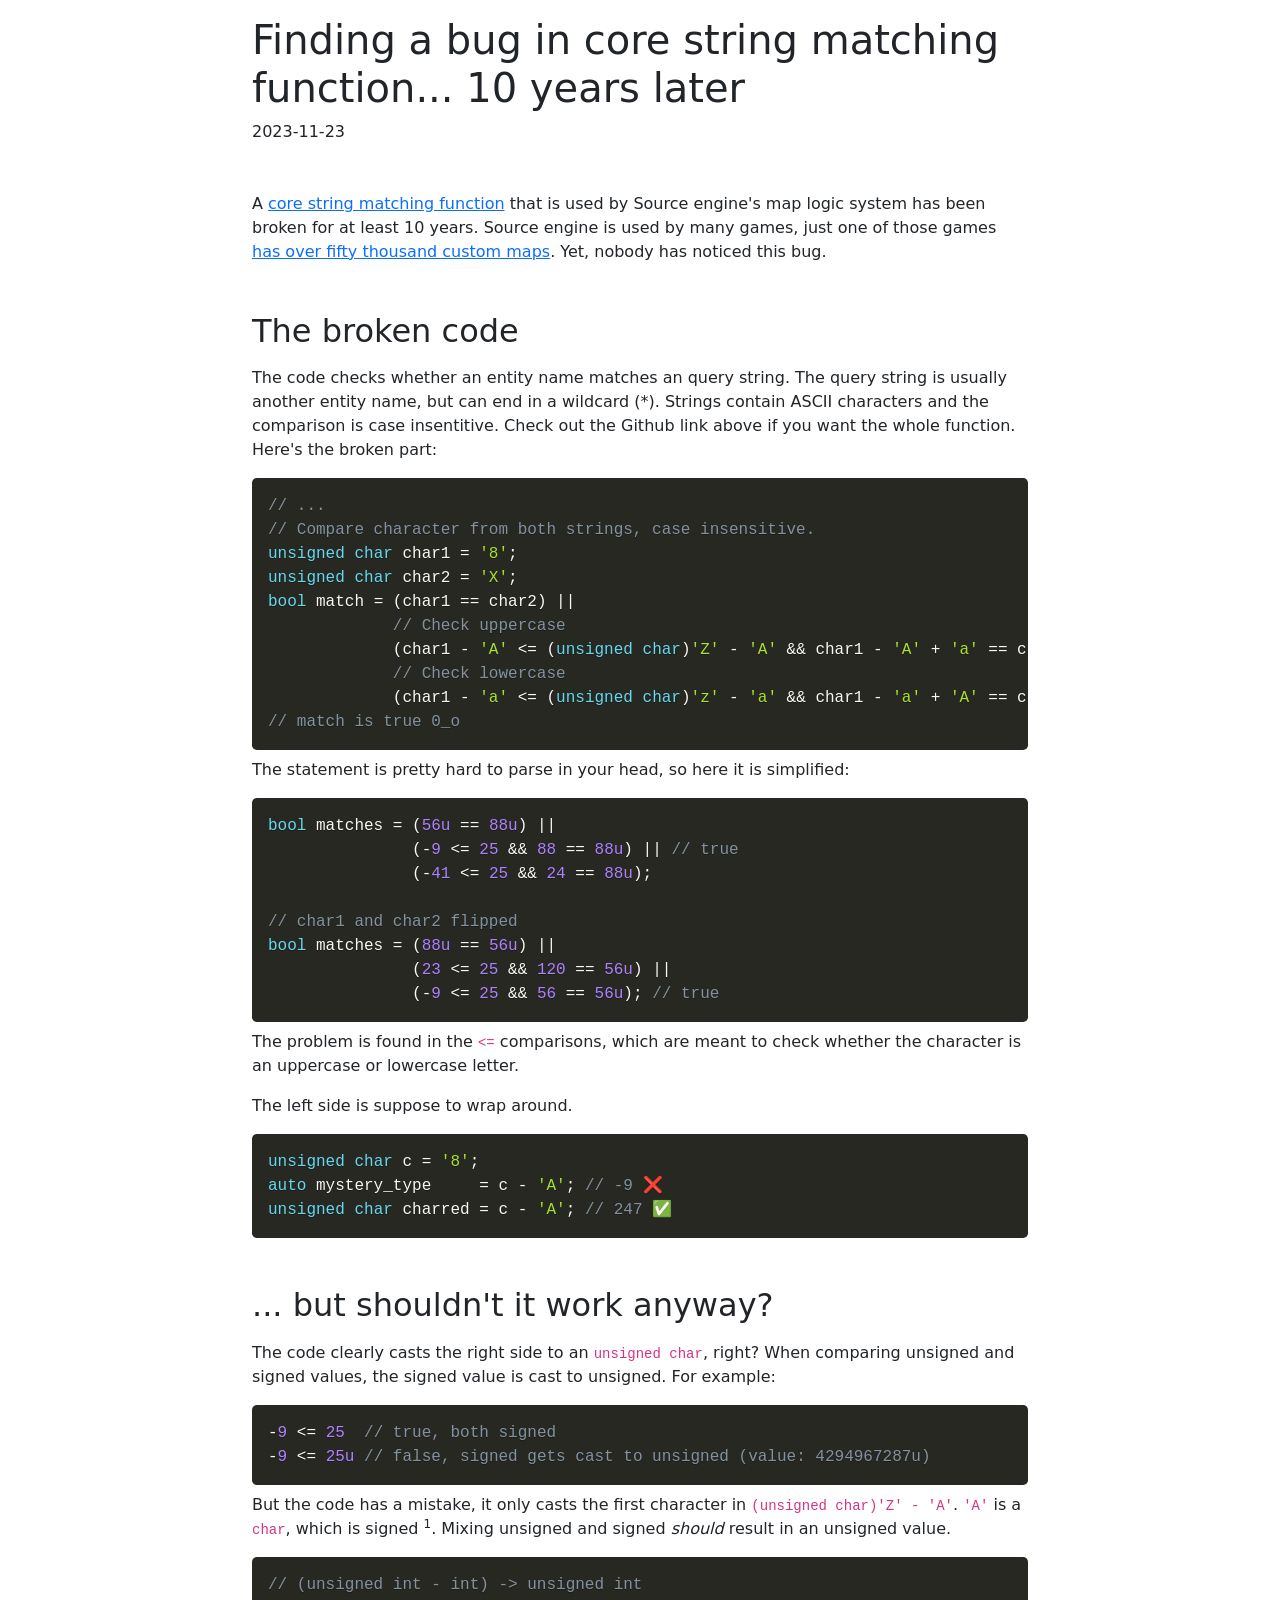
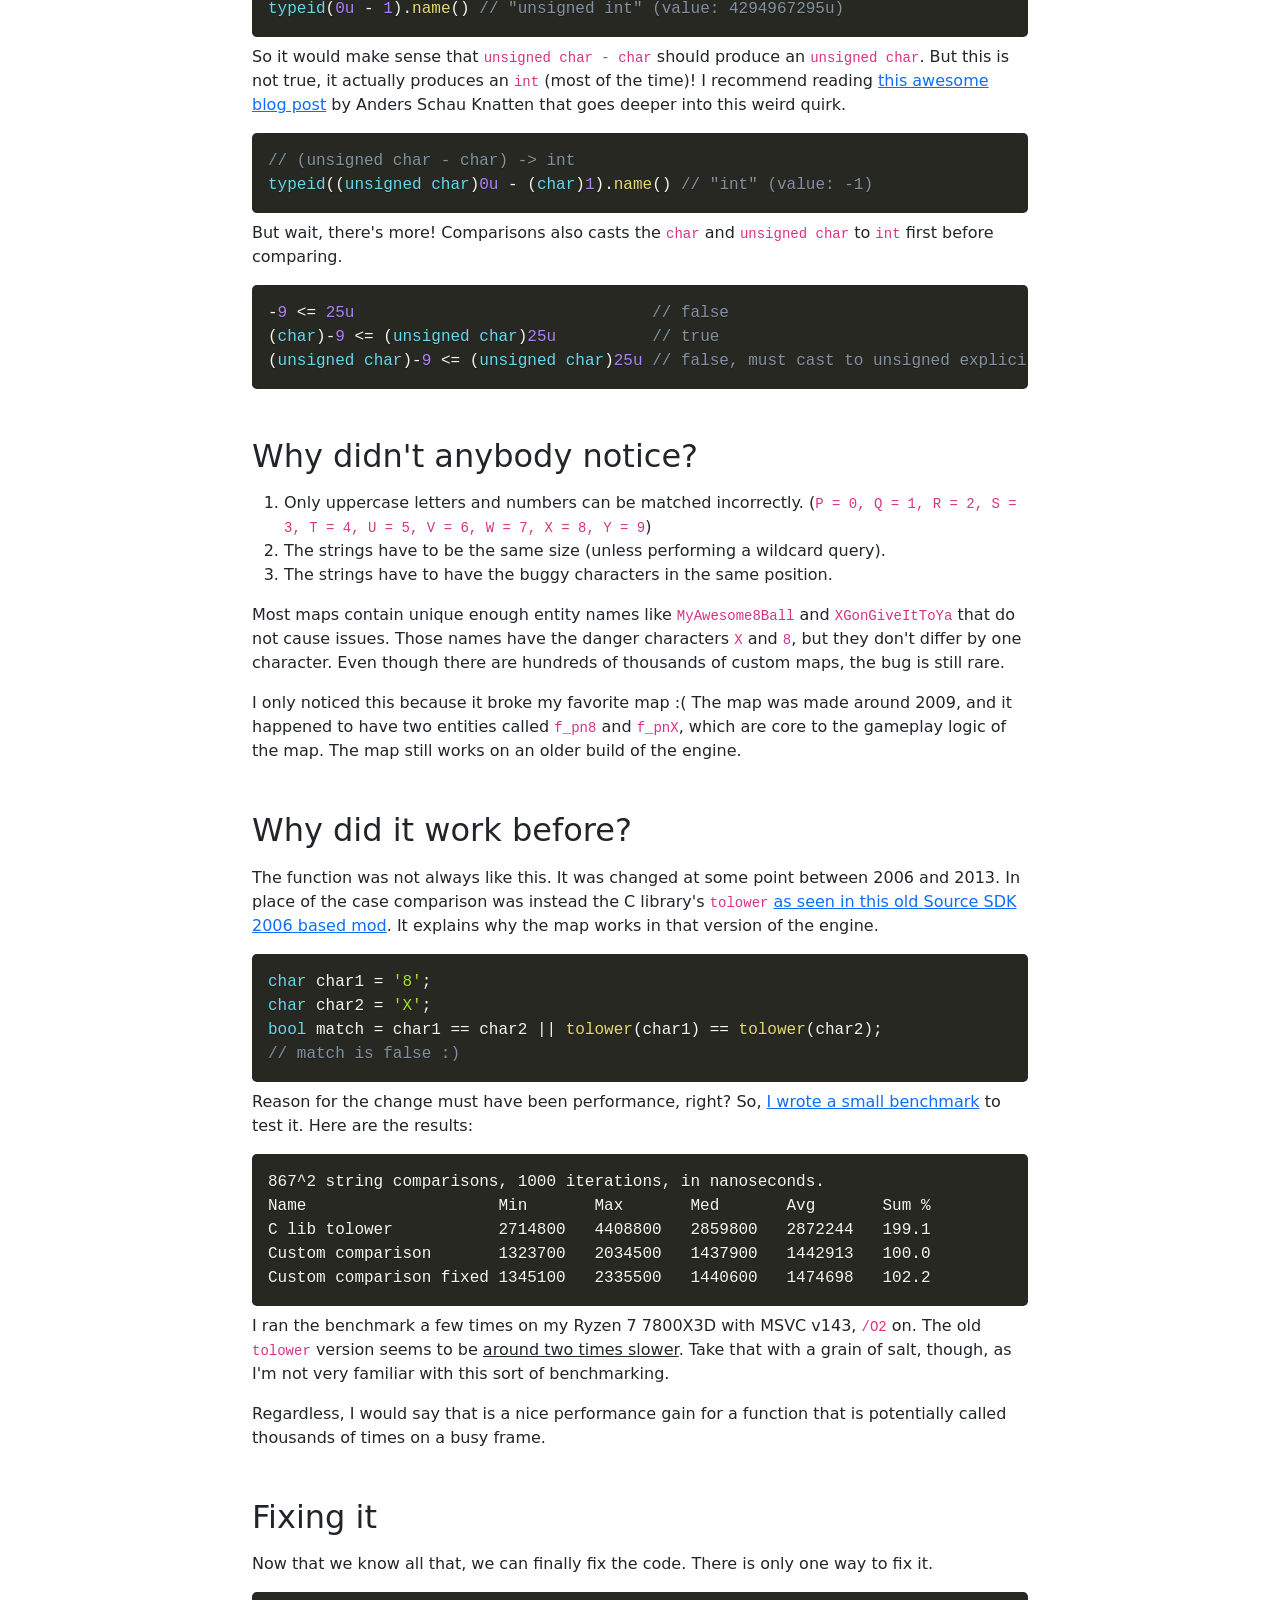
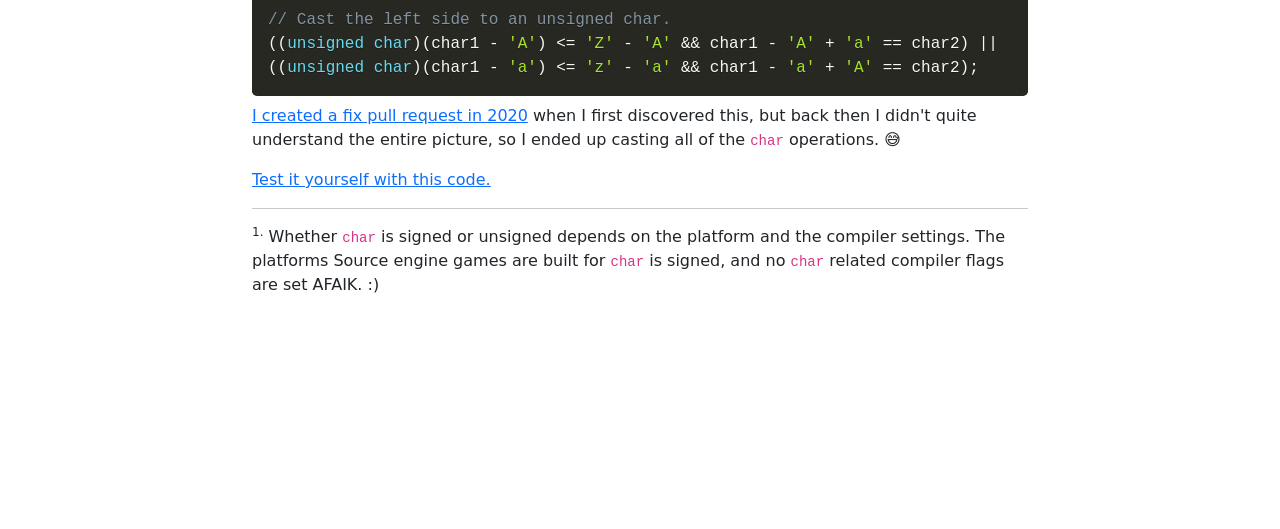
==== commit f5fd2db7: "deploy: dc55657ab19311446b8b00abdfb6effee3212170" ====
--- a/string-matching-bug-10-years-later/index.html
+++ b/string-matching-bug-10-years-later/index.html
@@ -1,4 +1,4 @@
-<!doctype html><html><head><meta charset="utf-8"><meta name="viewport" content="width=device-width,initial-scale=1,shrink-to-fit=no"><title>Finding a bug in core string matching function... 10 years later</title><link href="/assets/main.css" rel="stylesheet"><link href="/assets/blog.css" rel="stylesheet"></head><body><div class="container"><div class="post-head pt-3 mb-5"><h1>Finding a bug in core string matching function... 10 years later</h1><p id="post-timestamp">2023-11-19</p></div><div class="post-content"><p>A <a href="https://github.com/ValveSoftware/source-sdk-2013/blob/0d8dceea4310fde5706b3ce1c70609d72a38efdf/sp/src/game/server/baseentity.cpp#L2972" target="_blank">core string matching function</a> that is used by Source engine's map logic system has been broken for at least 10 years. Source engine is used by many games, just one of those games <a href="https://main.fastdl.me/maps/" target="_blank">has over fifty thousand custom maps</a>. Yet, nobody has noticed this bug.</p><h2>The broken code</h2><p>The code checks whether an entity name matches a query string. The query string is usually another entity name, but can end in a wildcard (*). The comparison is case insentitive. Check out the Github link above if you want the whole function. Here's the broken part:</p><pre class="language-cpp"><code class="language-cpp"><span class="token comment">// ...</span>
+<!doctype html><html><head><meta charset="utf-8"><meta name="viewport" content="width=device-width,initial-scale=1,shrink-to-fit=no"><title>Finding a bug in core string matching function... 10 years later</title><link href="/assets/main.css" rel="stylesheet"><link href="/assets/blog.css" rel="stylesheet"></head><body><div class="container"><div class="post-head pt-3 mb-5"><h1>Finding a bug in core string matching function... 10 years later</h1><p id="post-timestamp">2023-11-23</p></div><div class="post-content"><p>A <a href="https://github.com/ValveSoftware/source-sdk-2013/blob/0d8dceea4310fde5706b3ce1c70609d72a38efdf/sp/src/game/server/baseentity.cpp#L2972" target="_blank">core string matching function</a> that is used by Source engine's map logic system has been broken for at least 10 years. Source engine is used by many games, just one of those games <a href="https://main.fastdl.me/maps/" target="_blank">has over fifty thousand custom maps</a>. Yet, nobody has noticed this bug.</p><h2>The broken code</h2><p>The code checks whether an entity name matches an query string. The query string is usually another entity name, but can end in a wildcard (*). Strings contain ASCII characters and the comparison is case insentitive. Check out the Github link above if you want the whole function. Here's the broken part:</p><pre class="language-cpp"><code class="language-cpp"><span class="token comment">// ...</span>
 <span class="token comment">// Compare character from both strings, case insensitive.</span>
 <span class="token keyword">unsigned</span> <span class="token keyword">char</span> char1 <span class="token operator">=</span> <span class="token char">'8'</span><span class="token punctuation">;</span>
 <span class="token keyword">unsigned</span> <span class="token keyword">char</span> char2 <span class="token operator">=</span> <span class="token char">'X'</span><span class="token punctuation">;</span>
@@ -7,7 +7,7 @@
              <span class="token punctuation">(</span>char1 <span class="token operator">-</span> <span class="token char">'A'</span> <span class="token operator">&lt;=</span> <span class="token punctuation">(</span><span class="token keyword">unsigned</span> <span class="token keyword">char</span><span class="token punctuation">)</span><span class="token char">'Z'</span> <span class="token operator">-</span> <span class="token char">'A'</span> <span class="token operator">&amp;&amp;</span> char1 <span class="token operator">-</span> <span class="token char">'A'</span> <span class="token operator">+</span> <span class="token char">'a'</span> <span class="token operator">==</span> char2<span class="token punctuation">)</span> <span class="token operator">||</span>
              <span class="token comment">// Check lowercase</span>
              <span class="token punctuation">(</span>char1 <span class="token operator">-</span> <span class="token char">'a'</span> <span class="token operator">&lt;=</span> <span class="token punctuation">(</span><span class="token keyword">unsigned</span> <span class="token keyword">char</span><span class="token punctuation">)</span><span class="token char">'z'</span> <span class="token operator">-</span> <span class="token char">'a'</span> <span class="token operator">&amp;&amp;</span> char1 <span class="token operator">-</span> <span class="token char">'a'</span> <span class="token operator">+</span> <span class="token char">'A'</span> <span class="token operator">==</span> char2<span class="token punctuation">)</span><span class="token punctuation">;</span>
-<span class="token comment">// match is true 0_o</span></code></pre><p>The statement is pretty hard to figure out in your head, so here it is simplified:</p><pre class="language-cpp"><code class="language-cpp"><span class="token keyword">bool</span> matches <span class="token operator">=</span> <span class="token punctuation">(</span><span class="token number">56u</span> <span class="token operator">==</span> <span class="token number">88u</span><span class="token punctuation">)</span> <span class="token operator">||</span>
+<span class="token comment">// match is true 0_o</span></code></pre><p>The statement is pretty hard to parse in your head, so here it is simplified:</p><pre class="language-cpp"><code class="language-cpp"><span class="token keyword">bool</span> matches <span class="token operator">=</span> <span class="token punctuation">(</span><span class="token number">56u</span> <span class="token operator">==</span> <span class="token number">88u</span><span class="token punctuation">)</span> <span class="token operator">||</span>
                <span class="token punctuation">(</span><span class="token operator">-</span><span class="token number">9</span> <span class="token operator">&lt;=</span> <span class="token number">25</span> <span class="token operator">&amp;&amp;</span> <span class="token number">88</span> <span class="token operator">==</span> <span class="token number">88u</span><span class="token punctuation">)</span> <span class="token operator">||</span> <span class="token comment">// true</span>
                <span class="token punctuation">(</span><span class="token operator">-</span><span class="token number">41</span> <span class="token operator">&lt;=</span> <span class="token number">25</span> <span class="token operator">&amp;&amp;</span> <span class="token number">24</span> <span class="token operator">==</span> <span class="token number">88u</span><span class="token punctuation">)</span><span class="token punctuation">;</span>
 
@@ -15,13 +15,13 @@
 <span class="token keyword">bool</span> matches <span class="token operator">=</span> <span class="token punctuation">(</span><span class="token number">88u</span> <span class="token operator">==</span> <span class="token number">56u</span><span class="token punctuation">)</span> <span class="token operator">||</span>
                <span class="token punctuation">(</span><span class="token number">23</span> <span class="token operator">&lt;=</span> <span class="token number">25</span> <span class="token operator">&amp;&amp;</span> <span class="token number">120</span> <span class="token operator">==</span> <span class="token number">56u</span><span class="token punctuation">)</span> <span class="token operator">||</span>
                <span class="token punctuation">(</span><span class="token operator">-</span><span class="token number">9</span> <span class="token operator">&lt;=</span> <span class="token number">25</span> <span class="token operator">&amp;&amp;</span> <span class="token number">56</span> <span class="token operator">==</span> <span class="token number">56u</span><span class="token punctuation">)</span><span class="token punctuation">;</span> <span class="token comment">// true</span></code></pre><p>The problem is found in the <code>&lt;=</code> comparisons, which are meant to check whether the character is an uppercase or lowercase letter.</p><p>The left side is suppose to wrap around.</p><pre class="language-cpp"><code class="language-cpp"><span class="token keyword">unsigned</span> <span class="token keyword">char</span> c <span class="token operator">=</span> <span class="token char">'8'</span><span class="token punctuation">;</span>
-<span class="token keyword">auto</span> integer          <span class="token operator">=</span> c <span class="token operator">-</span> <span class="token char">'A'</span><span class="token punctuation">;</span> <span class="token comment">// -9 ❌</span>
+<span class="token keyword">auto</span> mystery_type     <span class="token operator">=</span> c <span class="token operator">-</span> <span class="token char">'A'</span><span class="token punctuation">;</span> <span class="token comment">// -9 ❌</span>
 <span class="token keyword">unsigned</span> <span class="token keyword">char</span> charred <span class="token operator">=</span> c <span class="token operator">-</span> <span class="token char">'A'</span><span class="token punctuation">;</span> <span class="token comment">// 247 ✅</span></code></pre><h2>... but shouldn't it work anyway?</h2><p>The code clearly casts the right side to an <code>unsigned char</code>, right? When comparing unsigned and signed values, the signed value is cast to unsigned. For example:</p><pre class="language-cpp"><code class="language-cpp"><span class="token operator">-</span><span class="token number">9</span> <span class="token operator">&lt;=</span> <span class="token number">25</span>  <span class="token comment">// true, both signed</span>
 <span class="token operator">-</span><span class="token number">9</span> <span class="token operator">&lt;=</span> <span class="token number">25u</span> <span class="token comment">// false, signed gets cast to unsigned (value: 4294967287u)</span></code></pre><p>But the code has a mistake, it only casts the first character in <code>(unsigned char)'Z' - 'A'</code>. <code>'A'</code> is a <code>char</code>, which is signed <sup>1</sup>. Mixing unsigned and signed <em>should</em> result in an unsigned value.</p><pre class="language-cpp"><code class="language-cpp"><span class="token comment">// (unsigned int - int) -> unsigned int</span>
 <span class="token keyword">typeid</span><span class="token punctuation">(</span><span class="token number">0u</span> <span class="token operator">-</span> <span class="token number">1</span><span class="token punctuation">)</span><span class="token punctuation">.</span><span class="token function">name</span><span class="token punctuation">(</span><span class="token punctuation">)</span> <span class="token comment">// "unsigned int" (value: 4294967295u)</span></code></pre><p>So it would make sense that <code>unsigned char - char</code> should produce an <code>unsigned char</code>. But this is not true, it actually produces an <code>int</code> (most of the time)! I recommend reading <a href="https://blog.knatten.org/2019/05/24/no-one-knows-the-type-of-char-char/" target="_blank">this awesome blog post</a> by Anders Schau Knatten that goes deeper into this weird quirk.</p><pre class="language-cpp"><code class="language-cpp"><span class="token comment">// (unsigned char - char) -> int</span>
 <span class="token keyword">typeid</span><span class="token punctuation">(</span><span class="token punctuation">(</span><span class="token keyword">unsigned</span> <span class="token keyword">char</span><span class="token punctuation">)</span><span class="token number">0u</span> <span class="token operator">-</span> <span class="token punctuation">(</span><span class="token keyword">char</span><span class="token punctuation">)</span><span class="token number">1</span><span class="token punctuation">)</span><span class="token punctuation">.</span><span class="token function">name</span><span class="token punctuation">(</span><span class="token punctuation">)</span> <span class="token comment">// "int" (value: -1)</span></code></pre><p>But wait, there's more! Comparisons also casts the <code>char</code> and <code>unsigned char</code> to <code>int</code> first before comparing.</p><pre class="language-cpp"><code class="language-cpp"><span class="token operator">-</span><span class="token number">9</span> <span class="token operator">&lt;=</span> <span class="token number">25u</span>                               <span class="token comment">// false</span>
 <span class="token punctuation">(</span><span class="token keyword">char</span><span class="token punctuation">)</span><span class="token operator">-</span><span class="token number">9</span> <span class="token operator">&lt;=</span> <span class="token punctuation">(</span><span class="token keyword">unsigned</span> <span class="token keyword">char</span><span class="token punctuation">)</span><span class="token number">25u</span>          <span class="token comment">// true</span>
-<span class="token punctuation">(</span><span class="token keyword">unsigned</span> <span class="token keyword">char</span><span class="token punctuation">)</span><span class="token operator">-</span><span class="token number">9</span> <span class="token operator">&lt;=</span> <span class="token punctuation">(</span><span class="token keyword">unsigned</span> <span class="token keyword">char</span><span class="token punctuation">)</span><span class="token number">25u</span> <span class="token comment">// false, must cast to unsigned explicitly</span></code></pre><h2>Why didn't anybody notice?</h2><ol><li>Only a specific set of characters can be matched incorrectly.</li><li>The strings have to be the same size (unless performing a wildcard query).</li><li>The strings have to have the buggy characters in the same position.</li></ol><p>Most maps contain unique enough entity names like <code>MyAwesome8Ball</code> and <code>XGonGiveItToYa</code> that do not cause issues. Those names have the danger characters <code>X</code> and <code>8</code>, but they don't differ by one character.</p><p>I only noticed this because it broke my favorite map :( The map was made around 2009, and it happened to have two entities called <code>f_pn8</code> and <code>f_pnX</code>, which are core to the gameplay logic of the map. The map still works on an older build of the engine.</p><h2>Why did it work before?</h2><p>The function was not always like this. It was changed at some point between 2006 and 2013. In place of the case comparison was instead the C library's <code>tolower</code> <a href="https://github.com/TotallyMehis/Zombie-Master-1.2.1/blob/0a6379918512857b8f6bd3c9a42103feedc39c2b/dlls/baseentity.cpp#L2571C46-L2571C46" target="_blank">as seen in this old Source SDK 2006 based mod</a>. It explains why the map works in that version of the engine.</p><pre class="language-cpp"><code class="language-cpp"><span class="token keyword">char</span> char1 <span class="token operator">=</span> <span class="token char">'8'</span><span class="token punctuation">;</span>
+<span class="token punctuation">(</span><span class="token keyword">unsigned</span> <span class="token keyword">char</span><span class="token punctuation">)</span><span class="token operator">-</span><span class="token number">9</span> <span class="token operator">&lt;=</span> <span class="token punctuation">(</span><span class="token keyword">unsigned</span> <span class="token keyword">char</span><span class="token punctuation">)</span><span class="token number">25u</span> <span class="token comment">// false, must cast to unsigned explicitly</span></code></pre><h2>Why didn't anybody notice?</h2><ol><li>Only uppercase letters and numbers can be matched incorrectly. (<code>P = 0, Q = 1, R = 2, S = 3, T = 4, U = 5, V = 6, W = 7, X = 8, Y = 9</code>)</li><li>The strings have to be the same size (unless performing a wildcard query).</li><li>The strings have to have the buggy characters in the same position.</li></ol><p>Most maps contain unique enough entity names like <code>MyAwesome8Ball</code> and <code>XGonGiveItToYa</code> that do not cause issues. Those names have the danger characters <code>X</code> and <code>8</code>, but they don't differ by one character. Even though there are hundreds of thousands of custom maps, the bug is still rare.</p><p>I only noticed this because it broke my favorite map :( The map was made around 2009, and it happened to have two entities called <code>f_pn8</code> and <code>f_pnX</code>, which are core to the gameplay logic of the map. The map still works on an older build of the engine.</p><h2>Why did it work before?</h2><p>The function was not always like this. It was changed at some point between 2006 and 2013. In place of the case comparison was instead the C library's <code>tolower</code> <a href="https://github.com/TotallyMehis/Zombie-Master-1.2.1/blob/0a6379918512857b8f6bd3c9a42103feedc39c2b/dlls/baseentity.cpp#L2571C46-L2571C46" target="_blank">as seen in this old Source SDK 2006 based mod</a>. It explains why the map works in that version of the engine.</p><pre class="language-cpp"><code class="language-cpp"><span class="token keyword">char</span> char1 <span class="token operator">=</span> <span class="token char">'8'</span><span class="token punctuation">;</span>
 <span class="token keyword">char</span> char2 <span class="token operator">=</span> <span class="token char">'X'</span><span class="token punctuation">;</span>
 <span class="token keyword">bool</span> match <span class="token operator">=</span> char1 <span class="token operator">==</span> char2 <span class="token operator">||</span> <span class="token function">tolower</span><span class="token punctuation">(</span>char1<span class="token punctuation">)</span> <span class="token operator">==</span> <span class="token function">tolower</span><span class="token punctuation">(</span>char2<span class="token punctuation">)</span><span class="token punctuation">;</span>
 <span class="token comment">// match is false :)</span></code></pre><p>Reason for the change must have been performance, right? So, <a href="https://github.com/TotallyMehis/benchmark-source-name-match" target="_blank">I wrote a small benchmark</a> to test it. Here are the results:</p><pre class="language-text"><code class="language-text">867^2 string comparisons, 1000 iterations, in nanoseconds.
@@ -30,4 +30,4 @@
 Custom comparison       1323700   2034500   1437900   1442913   100.0
 Custom comparison fixed 1345100   2335500   1440600   1474698   102.2</code></pre><p>I ran the benchmark a few times on my Ryzen 7 7800X3D with MSVC v143, <code>/O2</code> on. The old <code>tolower</code> version seems to be <span style="text-decoration: underline">around two times slower</span>. Take that with a grain of salt, though, as I'm not very familiar with this sort of benchmarking.</p><p>Regardless, I would say that is a nice performance gain for a function that is potentially called thousands of times on a busy frame.</p><h2>Fixing it</h2><p>Now that we know all that, we can finally fix the code. There is only one way to fix it.</p><pre class="language-cpp"><code class="language-cpp"><span class="token comment">// Cast the left side to an unsigned char.</span>
 <span class="token punctuation">(</span><span class="token punctuation">(</span><span class="token keyword">unsigned</span> <span class="token keyword">char</span><span class="token punctuation">)</span><span class="token punctuation">(</span>char1 <span class="token operator">-</span> <span class="token char">'A'</span><span class="token punctuation">)</span> <span class="token operator">&lt;=</span> <span class="token char">'Z'</span> <span class="token operator">-</span> <span class="token char">'A'</span> <span class="token operator">&amp;&amp;</span> char1 <span class="token operator">-</span> <span class="token char">'A'</span> <span class="token operator">+</span> <span class="token char">'a'</span> <span class="token operator">==</span> char2<span class="token punctuation">)</span> <span class="token operator">||</span>
-<span class="token punctuation">(</span><span class="token punctuation">(</span><span class="token keyword">unsigned</span> <span class="token keyword">char</span><span class="token punctuation">)</span><span class="token punctuation">(</span>char1 <span class="token operator">-</span> <span class="token char">'a'</span><span class="token punctuation">)</span> <span class="token operator">&lt;=</span> <span class="token char">'z'</span> <span class="token operator">-</span> <span class="token char">'a'</span> <span class="token operator">&amp;&amp;</span> char1 <span class="token operator">-</span> <span class="token char">'a'</span> <span class="token operator">+</span> <span class="token char">'A'</span> <span class="token operator">==</span> char2<span class="token punctuation">)</span><span class="token punctuation">;</span></code></pre><p><a href="https://github.com/ValveSoftware/source-sdk-2013/pull/498" target="_blank">I created a fix pull request in 2020</a> when I first discovered this, but back then I didn't quite understand the entire picture, so I ended up casting all of the <code>char</code> operations. 😅</p><p><sup>1.</sup> Whether <code>char</code> is signed or unsigned depends on the platform and the compiler settings. The platforms Source engine games are built for <code>char</code> is signed, and no <code>char</code> related compiler flags are set AFAIK. :)</p></div><footer></footer></div></body></html>+<span class="token punctuation">(</span><span class="token punctuation">(</span><span class="token keyword">unsigned</span> <span class="token keyword">char</span><span class="token punctuation">)</span><span class="token punctuation">(</span>char1 <span class="token operator">-</span> <span class="token char">'a'</span><span class="token punctuation">)</span> <span class="token operator">&lt;=</span> <span class="token char">'z'</span> <span class="token operator">-</span> <span class="token char">'a'</span> <span class="token operator">&amp;&amp;</span> char1 <span class="token operator">-</span> <span class="token char">'a'</span> <span class="token operator">+</span> <span class="token char">'A'</span> <span class="token operator">==</span> char2<span class="token punctuation">)</span><span class="token punctuation">;</span></code></pre><p><a href="https://github.com/ValveSoftware/source-sdk-2013/pull/498" target="_blank">I created a fix pull request in 2020</a> when I first discovered this, but back then I didn't quite understand the entire picture, so I ended up casting all of the <code>char</code> operations. 😅</p><p><a href="https://gist.github.com/TotallyMehis/13fc9215595ff342309024c628d7520e">Test it yourself with this code.</a></p><hr><p><sup>1.</sup> Whether <code>char</code> is signed or unsigned depends on the platform and the compiler settings. The platforms Source engine games are built for <code>char</code> is signed, and no <code>char</code> related compiler flags are set AFAIK. :)</p></div><footer></footer></div></body></html>
--- a/assets/main.css
+++ b/assets/main.css
@@ -2,4 +2,4 @@
  * Bootstrap  v5.3.2 (https://getbootstrap.com/)
  * Copyright 2011-2023 The Bootstrap Authors
  * Licensed under MIT (https://github.com/twbs/bootstrap/blob/main/LICENSE)
- */:root{--bs-blue: #0d6efd;--bs-indigo: #6610f2;--bs-purple: #6f42c1;--bs-pink: #d63384;--bs-red: #dc3545;--bs-orange: #fd7e14;--bs-yellow: #ffc107;--bs-green: #198754;--bs-teal: #20c997;--bs-cyan: #0dcaf0;--bs-black: #000;--bs-white: #fff;--bs-gray: #6c757d;--bs-gray-dark: #343a40;--bs-gray-100: #f8f9fa;--bs-gray-200: #e9ecef;--bs-gray-300: #dee2e6;--bs-gray-400: #ced4da;--bs-gray-500: #adb5bd;--bs-gray-600: #6c757d;--bs-gray-700: #495057;--bs-gray-800: #343a40;--bs-gray-900: #212529;--bs-primary: #0d6efd;--bs-secondary: #6c757d;--bs-success: #198754;--bs-info: #0dcaf0;--bs-warning: #ffc107;--bs-danger: #dc3545;--bs-light: #f8f9fa;--bs-dark: #212529;--bs-primary-rgb: 13, 110, 253;--bs-secondary-rgb: 108, 117, 125;--bs-success-rgb: 25, 135, 84;--bs-info-rgb: 13, 202, 240;--bs-warning-rgb: 255, 193, 7;--bs-danger-rgb: 220, 53, 69;--bs-light-rgb: 248, 249, 250;--bs-dark-rgb: 33, 37, 41;--bs-primary-text-emphasis: #052c65;--bs-secondary-text-emphasis: #2b2f32;--bs-success-text-emphasis: #0a3622;--bs-info-text-emphasis: #055160;--bs-warning-text-emphasis: #664d03;--bs-danger-text-emphasis: #58151c;--bs-light-text-emphasis: #495057;--bs-dark-text-emphasis: #495057;--bs-primary-bg-subtle: #cfe2ff;--bs-secondary-bg-subtle: #e2e3e5;--bs-success-bg-subtle: #d1e7dd;--bs-info-bg-subtle: #cff4fc;--bs-warning-bg-subtle: #fff3cd;--bs-danger-bg-subtle: #f8d7da;--bs-light-bg-subtle: #fcfcfd;--bs-dark-bg-subtle: #ced4da;--bs-primary-border-subtle: #9ec5fe;--bs-secondary-border-subtle: #c4c8cb;--bs-success-border-subtle: #a3cfbb;--bs-info-border-subtle: #9eeaf9;--bs-warning-border-subtle: #ffe69c;--bs-danger-border-subtle: #f1aeb5;--bs-light-border-subtle: #e9ecef;--bs-dark-border-subtle: #adb5bd;--bs-white-rgb: 255, 255, 255;--bs-black-rgb: 0, 0, 0;--bs-font-sans-serif: system-ui, -apple-system, "Segoe UI", Roboto, "Helvetica Neue", "Noto Sans", "Liberation Sans", Arial, sans-serif, "Apple Color Emoji", "Segoe UI Emoji", "Segoe UI Symbol", "Noto Color Emoji";--bs-font-monospace: SFMono-Regular, Menlo, Monaco, Consolas, "Liberation Mono", "Courier New", monospace;--bs-gradient: linear-gradient(180deg, rgba(255, 255, 255, .15), rgba(255, 255, 255, 0));--bs-body-font-family: var(--bs-font-sans-serif);--bs-body-font-size: 1rem;--bs-body-font-weight: 400;--bs-body-line-height: 1.5;--bs-body-color: #212529;--bs-body-color-rgb: 33, 37, 41;--bs-body-bg: #fff;--bs-body-bg-rgb: 255, 255, 255;--bs-emphasis-color: #000;--bs-emphasis-color-rgb: 0, 0, 0;--bs-secondary-color: rgba(33, 37, 41, .75);--bs-secondary-color-rgb: 33, 37, 41;--bs-secondary-bg: #e9ecef;--bs-secondary-bg-rgb: 233, 236, 239;--bs-tertiary-color: rgba(33, 37, 41, .5);--bs-tertiary-color-rgb: 33, 37, 41;--bs-tertiary-bg: #f8f9fa;--bs-tertiary-bg-rgb: 248, 249, 250;--bs-heading-color: inherit;--bs-link-color: #0d6efd;--bs-link-color-rgb: 13, 110, 253;--bs-link-decoration: underline;--bs-link-hover-color: #0a58ca;--bs-link-hover-color-rgb: 10, 88, 202;--bs-code-color: #d63384;--bs-highlight-color: #212529;--bs-highlight-bg: #fff3cd;--bs-border-width: 1px;--bs-border-style: solid;--bs-border-color: #dee2e6;--bs-border-color-translucent: rgba(0, 0, 0, .175);--bs-border-radius: .375rem;--bs-border-radius-sm: .25rem;--bs-border-radius-lg: .5rem;--bs-border-radius-xl: 1rem;--bs-border-radius-xxl: 2rem;--bs-border-radius-2xl: var(--bs-border-radius-xxl);--bs-border-radius-pill: 50rem;--bs-box-shadow: 0 .5rem 1rem rgba(0, 0, 0, .15);--bs-box-shadow-sm: 0 .125rem .25rem rgba(0, 0, 0, .075);--bs-box-shadow-lg: 0 1rem 3rem rgba(0, 0, 0, .175);--bs-box-shadow-inset: inset 0 1px 2px rgba(0, 0, 0, .075);--bs-focus-ring-width: .25rem;--bs-focus-ring-opacity: .25;--bs-focus-ring-color: rgba(13, 110, 253, .25);--bs-form-valid-color: #198754;--bs-form-valid-border-color: #198754;--bs-form-invalid-color: #dc3545;--bs-form-invalid-border-color: #dc3545}*,*:before,*:after{box-sizing:border-box}@media (prefers-reduced-motion: no-preference){:root{scroll-behavior:smooth}}body{margin:0;font-family:var(--bs-body-font-family);font-size:var(--bs-body-font-size);font-weight:var(--bs-body-font-weight);line-height:var(--bs-body-line-height);color:var(--bs-body-color);text-align:var(--bs-body-text-align);background-color:var(--bs-body-bg);-webkit-text-size-adjust:100%;-webkit-tap-highlight-color:rgba(0,0,0,0)}h2,.h2,h1,.h1{margin-top:0;margin-bottom:.5rem;font-weight:500;line-height:1.2;color:var(--bs-heading-color)}h1,.h1{font-size:calc(1.375rem + 1.5vw)}@media (min-width: 1200px){h1,.h1{font-size:2.5rem}}h2,.h2{font-size:calc(1.325rem + .9vw)}@media (min-width: 1200px){h2,.h2{font-size:2rem}}p{margin-top:0;margin-bottom:1rem}ol,ul{padding-left:2rem}ol,ul{margin-top:0;margin-bottom:1rem}ol ol,ul ul,ol ul,ul ol{margin-bottom:0}small,.small{font-size:.875em}sup{position:relative;font-size:.75em;line-height:0;vertical-align:baseline}sup{top:-.5em}a{color:rgba(var(--bs-link-color-rgb),var(--bs-link-opacity, 1));text-decoration:underline}a:hover{--bs-link-color-rgb: var(--bs-link-hover-color-rgb)}a:not([href]):not([class]),a:not([href]):not([class]):hover{color:inherit;text-decoration:none}pre,code{font-family:var(--bs-font-monospace);font-size:1em}pre{display:block;margin-top:0;margin-bottom:1rem;overflow:auto;font-size:.875em}pre code{font-size:inherit;color:inherit;word-break:normal}code{font-size:.875em;color:var(--bs-code-color);word-wrap:break-word}a>code{color:inherit}figure{margin:0 0 1rem}svg{vertical-align:middle}::-moz-focus-inner{padding:0;border-style:none}::-webkit-datetime-edit-fields-wrapper,::-webkit-datetime-edit-text,::-webkit-datetime-edit-minute,::-webkit-datetime-edit-hour-field,::-webkit-datetime-edit-day-field,::-webkit-datetime-edit-month-field,::-webkit-datetime-edit-year-field{padding:0}::-webkit-inner-spin-button{height:auto}::-webkit-search-decoration{-webkit-appearance:none}::-webkit-color-swatch-wrapper{padding:0}::file-selector-button{font:inherit;-webkit-appearance:button}.lead{font-size:1.25rem;font-weight:300}.figure{display:inline-block}.container{--bs-gutter-x: 1.5rem;--bs-gutter-y: 0;width:100%;padding-right:calc(var(--bs-gutter-x) * .5);padding-left:calc(var(--bs-gutter-x) * .5);margin-right:auto;margin-left:auto}@media (min-width: 576px){.container{max-width:540px}}@media (min-width: 768px){.container{max-width:720px}}@media (min-width: 992px){.container{max-width:960px}}@media (min-width: 1200px){.container{max-width:1140px}}@media (min-width: 1400px){.container{max-width:1320px}}:root{}.row{--bs-gutter-x: 1.5rem;--bs-gutter-y: 0;display:flex;flex-wrap:wrap;margin-top:calc(-1 * var(--bs-gutter-y));margin-right:calc(-.5 * var(--bs-gutter-x));margin-left:calc(-.5 * var(--bs-gutter-x))}.row>*{flex-shrink:0;width:100%;max-width:100%;padding-right:calc(var(--bs-gutter-x) * .5);padding-left:calc(var(--bs-gutter-x) * .5);margin-top:var(--bs-gutter-y)}.col{flex:1 0 0%}@keyframes progress-bar-stripes{0%{background-position-x:1rem}}@keyframes spinner-border{to{transform:rotate(360deg)}}@keyframes spinner-grow{0%{transform:scale(0)}50%{opacity:1;transform:none}}@keyframes placeholder-glow{50%{opacity:.2}}@keyframes placeholder-wave{to{mask-position:-200% 0%}}.d-flex{display:flex!important}.flex-column{flex-direction:column!important}.mt-5{margin-top:3rem!important}.mb-5{margin-bottom:3rem!important}.pt-3{padding-top:1rem!important}.text-center{text-align:center!important}.text-lowercase{text-transform:lowercase!important}.text-secondary{--bs-text-opacity: 1;color:rgba(var(--bs-secondary-rgb),var(--bs-text-opacity))!important}
+ */:root{--bs-blue: #0d6efd;--bs-indigo: #6610f2;--bs-purple: #6f42c1;--bs-pink: #d63384;--bs-red: #dc3545;--bs-orange: #fd7e14;--bs-yellow: #ffc107;--bs-green: #198754;--bs-teal: #20c997;--bs-cyan: #0dcaf0;--bs-black: #000;--bs-white: #fff;--bs-gray: #6c757d;--bs-gray-dark: #343a40;--bs-gray-100: #f8f9fa;--bs-gray-200: #e9ecef;--bs-gray-300: #dee2e6;--bs-gray-400: #ced4da;--bs-gray-500: #adb5bd;--bs-gray-600: #6c757d;--bs-gray-700: #495057;--bs-gray-800: #343a40;--bs-gray-900: #212529;--bs-primary: #0d6efd;--bs-secondary: #6c757d;--bs-success: #198754;--bs-info: #0dcaf0;--bs-warning: #ffc107;--bs-danger: #dc3545;--bs-light: #f8f9fa;--bs-dark: #212529;--bs-primary-rgb: 13, 110, 253;--bs-secondary-rgb: 108, 117, 125;--bs-success-rgb: 25, 135, 84;--bs-info-rgb: 13, 202, 240;--bs-warning-rgb: 255, 193, 7;--bs-danger-rgb: 220, 53, 69;--bs-light-rgb: 248, 249, 250;--bs-dark-rgb: 33, 37, 41;--bs-primary-text-emphasis: #052c65;--bs-secondary-text-emphasis: #2b2f32;--bs-success-text-emphasis: #0a3622;--bs-info-text-emphasis: #055160;--bs-warning-text-emphasis: #664d03;--bs-danger-text-emphasis: #58151c;--bs-light-text-emphasis: #495057;--bs-dark-text-emphasis: #495057;--bs-primary-bg-subtle: #cfe2ff;--bs-secondary-bg-subtle: #e2e3e5;--bs-success-bg-subtle: #d1e7dd;--bs-info-bg-subtle: #cff4fc;--bs-warning-bg-subtle: #fff3cd;--bs-danger-bg-subtle: #f8d7da;--bs-light-bg-subtle: #fcfcfd;--bs-dark-bg-subtle: #ced4da;--bs-primary-border-subtle: #9ec5fe;--bs-secondary-border-subtle: #c4c8cb;--bs-success-border-subtle: #a3cfbb;--bs-info-border-subtle: #9eeaf9;--bs-warning-border-subtle: #ffe69c;--bs-danger-border-subtle: #f1aeb5;--bs-light-border-subtle: #e9ecef;--bs-dark-border-subtle: #adb5bd;--bs-white-rgb: 255, 255, 255;--bs-black-rgb: 0, 0, 0;--bs-font-sans-serif: system-ui, -apple-system, "Segoe UI", Roboto, "Helvetica Neue", "Noto Sans", "Liberation Sans", Arial, sans-serif, "Apple Color Emoji", "Segoe UI Emoji", "Segoe UI Symbol", "Noto Color Emoji";--bs-font-monospace: SFMono-Regular, Menlo, Monaco, Consolas, "Liberation Mono", "Courier New", monospace;--bs-gradient: linear-gradient(180deg, rgba(255, 255, 255, .15), rgba(255, 255, 255, 0));--bs-body-font-family: var(--bs-font-sans-serif);--bs-body-font-size: 1rem;--bs-body-font-weight: 400;--bs-body-line-height: 1.5;--bs-body-color: #212529;--bs-body-color-rgb: 33, 37, 41;--bs-body-bg: #fff;--bs-body-bg-rgb: 255, 255, 255;--bs-emphasis-color: #000;--bs-emphasis-color-rgb: 0, 0, 0;--bs-secondary-color: rgba(33, 37, 41, .75);--bs-secondary-color-rgb: 33, 37, 41;--bs-secondary-bg: #e9ecef;--bs-secondary-bg-rgb: 233, 236, 239;--bs-tertiary-color: rgba(33, 37, 41, .5);--bs-tertiary-color-rgb: 33, 37, 41;--bs-tertiary-bg: #f8f9fa;--bs-tertiary-bg-rgb: 248, 249, 250;--bs-heading-color: inherit;--bs-link-color: #0d6efd;--bs-link-color-rgb: 13, 110, 253;--bs-link-decoration: underline;--bs-link-hover-color: #0a58ca;--bs-link-hover-color-rgb: 10, 88, 202;--bs-code-color: #d63384;--bs-highlight-color: #212529;--bs-highlight-bg: #fff3cd;--bs-border-width: 1px;--bs-border-style: solid;--bs-border-color: #dee2e6;--bs-border-color-translucent: rgba(0, 0, 0, .175);--bs-border-radius: .375rem;--bs-border-radius-sm: .25rem;--bs-border-radius-lg: .5rem;--bs-border-radius-xl: 1rem;--bs-border-radius-xxl: 2rem;--bs-border-radius-2xl: var(--bs-border-radius-xxl);--bs-border-radius-pill: 50rem;--bs-box-shadow: 0 .5rem 1rem rgba(0, 0, 0, .15);--bs-box-shadow-sm: 0 .125rem .25rem rgba(0, 0, 0, .075);--bs-box-shadow-lg: 0 1rem 3rem rgba(0, 0, 0, .175);--bs-box-shadow-inset: inset 0 1px 2px rgba(0, 0, 0, .075);--bs-focus-ring-width: .25rem;--bs-focus-ring-opacity: .25;--bs-focus-ring-color: rgba(13, 110, 253, .25);--bs-form-valid-color: #198754;--bs-form-valid-border-color: #198754;--bs-form-invalid-color: #dc3545;--bs-form-invalid-border-color: #dc3545}*,*:before,*:after{box-sizing:border-box}@media (prefers-reduced-motion: no-preference){:root{scroll-behavior:smooth}}body{margin:0;font-family:var(--bs-body-font-family);font-size:var(--bs-body-font-size);font-weight:var(--bs-body-font-weight);line-height:var(--bs-body-line-height);color:var(--bs-body-color);text-align:var(--bs-body-text-align);background-color:var(--bs-body-bg);-webkit-text-size-adjust:100%;-webkit-tap-highlight-color:rgba(0,0,0,0)}hr{margin:1rem 0;color:inherit;border:0;border-top:var(--bs-border-width) solid;opacity:.25}h2,.h2,h1,.h1{margin-top:0;margin-bottom:.5rem;font-weight:500;line-height:1.2;color:var(--bs-heading-color)}h1,.h1{font-size:calc(1.375rem + 1.5vw)}@media (min-width: 1200px){h1,.h1{font-size:2.5rem}}h2,.h2{font-size:calc(1.325rem + .9vw)}@media (min-width: 1200px){h2,.h2{font-size:2rem}}p{margin-top:0;margin-bottom:1rem}ol,ul{padding-left:2rem}ol,ul{margin-top:0;margin-bottom:1rem}ol ol,ul ul,ol ul,ul ol{margin-bottom:0}small,.small{font-size:.875em}sup{position:relative;font-size:.75em;line-height:0;vertical-align:baseline}sup{top:-.5em}a{color:rgba(var(--bs-link-color-rgb),var(--bs-link-opacity, 1));text-decoration:underline}a:hover{--bs-link-color-rgb: var(--bs-link-hover-color-rgb)}a:not([href]):not([class]),a:not([href]):not([class]):hover{color:inherit;text-decoration:none}pre,code{font-family:var(--bs-font-monospace);font-size:1em}pre{display:block;margin-top:0;margin-bottom:1rem;overflow:auto;font-size:.875em}pre code{font-size:inherit;color:inherit;word-break:normal}code{font-size:.875em;color:var(--bs-code-color);word-wrap:break-word}a>code{color:inherit}svg{vertical-align:middle}::-moz-focus-inner{padding:0;border-style:none}::-webkit-datetime-edit-fields-wrapper,::-webkit-datetime-edit-text,::-webkit-datetime-edit-minute,::-webkit-datetime-edit-hour-field,::-webkit-datetime-edit-day-field,::-webkit-datetime-edit-month-field,::-webkit-datetime-edit-year-field{padding:0}::-webkit-inner-spin-button{height:auto}::-webkit-search-decoration{-webkit-appearance:none}::-webkit-color-swatch-wrapper{padding:0}::file-selector-button{font:inherit;-webkit-appearance:button}.lead{font-size:1.25rem;font-weight:300}.container{--bs-gutter-x: 1.5rem;--bs-gutter-y: 0;width:100%;padding-right:calc(var(--bs-gutter-x) * .5);padding-left:calc(var(--bs-gutter-x) * .5);margin-right:auto;margin-left:auto}@media (min-width: 576px){.container{max-width:540px}}@media (min-width: 768px){.container{max-width:720px}}@media (min-width: 992px){.container{max-width:960px}}@media (min-width: 1200px){.container{max-width:1140px}}@media (min-width: 1400px){.container{max-width:1320px}}:root{}.row{--bs-gutter-x: 1.5rem;--bs-gutter-y: 0;display:flex;flex-wrap:wrap;margin-top:calc(-1 * var(--bs-gutter-y));margin-right:calc(-.5 * var(--bs-gutter-x));margin-left:calc(-.5 * var(--bs-gutter-x))}.row>*{flex-shrink:0;width:100%;max-width:100%;padding-right:calc(var(--bs-gutter-x) * .5);padding-left:calc(var(--bs-gutter-x) * .5);margin-top:var(--bs-gutter-y)}.col{flex:1 0 0%}@keyframes progress-bar-stripes{0%{background-position-x:1rem}}@keyframes spinner-border{to{transform:rotate(360deg)}}@keyframes spinner-grow{0%{transform:scale(0)}50%{opacity:1;transform:none}}@keyframes placeholder-glow{50%{opacity:.2}}@keyframes placeholder-wave{to{mask-position:-200% 0%}}.d-flex{display:flex!important}.flex-column{flex-direction:column!important}.mt-5{margin-top:3rem!important}.mb-5{margin-bottom:3rem!important}.pt-3{padding-top:1rem!important}.text-center{text-align:center!important}.text-lowercase{text-transform:lowercase!important}.text-secondary{--bs-text-opacity: 1;color:rgba(var(--bs-secondary-rgb),var(--bs-text-opacity))!important}
--- a/assets/blog.css
+++ b/assets/blog.css
@@ -1 +1 @@
-code[class*=language-],pre[class*=language-]{color:#f8f8f2;background:none;text-shadow:0 1px rgba(0,0,0,.3);font-family:Consolas,Monaco,Andale Mono,Ubuntu Mono,monospace;font-size:1em;text-align:left;white-space:pre;word-spacing:normal;word-break:normal;word-wrap:normal;line-height:1.5;-moz-tab-size:4;-o-tab-size:4;tab-size:4;-webkit-hyphens:none;-moz-hyphens:none;-ms-hyphens:none;hyphens:none}pre[class*=language-]{padding:1em;margin:.5em 0;overflow:auto;border-radius:.3em}:not(pre)>code[class*=language-],pre[class*=language-]{background:#272822}:not(pre)>code[class*=language-]{padding:.1em;border-radius:.3em;white-space:normal}.token.comment,.token.doctype{color:#8292a2}.token.punctuation{color:#f8f8f2}.token.number{color:#ae81ff}.token.string,.token.char{color:#a6e22e}.token.operator,.token.entity,.style .token.string{color:#f8f8f2}.token.function{color:#e6db74}.token.keyword{color:#66d9ef}.token.entity{cursor:help}.container{max-width:800px!important}.post-content h2{margin-top:3rem;margin-bottom:1rem}body{min-height:100vh}footer{padding-top:200px}
+code[class*=language-],pre[class*=language-]{color:#f8f8f2;background:none;text-shadow:0 1px rgba(0,0,0,.3);font-family:Consolas,Monaco,Andale Mono,Ubuntu Mono,monospace;font-size:1em;text-align:left;white-space:pre;word-spacing:normal;word-break:normal;word-wrap:normal;line-height:1.5;-moz-tab-size:4;-o-tab-size:4;tab-size:4;-webkit-hyphens:none;-moz-hyphens:none;-ms-hyphens:none;hyphens:none}pre[class*=language-]{padding:1em;margin:.5em 0;overflow:auto;border-radius:.3em}:not(pre)>code[class*=language-],pre[class*=language-]{background:#272822}:not(pre)>code[class*=language-]{padding:.1em;border-radius:.3em;white-space:normal}.token.comment,.token.doctype{color:#8292a2}.token.punctuation{color:#f8f8f2}.token.number{color:#ae81ff}.token.string,.token.char{color:#a6e22e}.token.operator,.token.entity,.style .token.string{color:#f8f8f2}.token.function{color:#e6db74}.token.keyword{color:#66d9ef}.token.entity{cursor:help}.container{max-width:800px!important}.post-content h2{margin-top:3rem;margin-bottom:1rem}body{min-height:100vh}footer{padding-top:200px;padding-bottom:1rem;font-size:8pt}
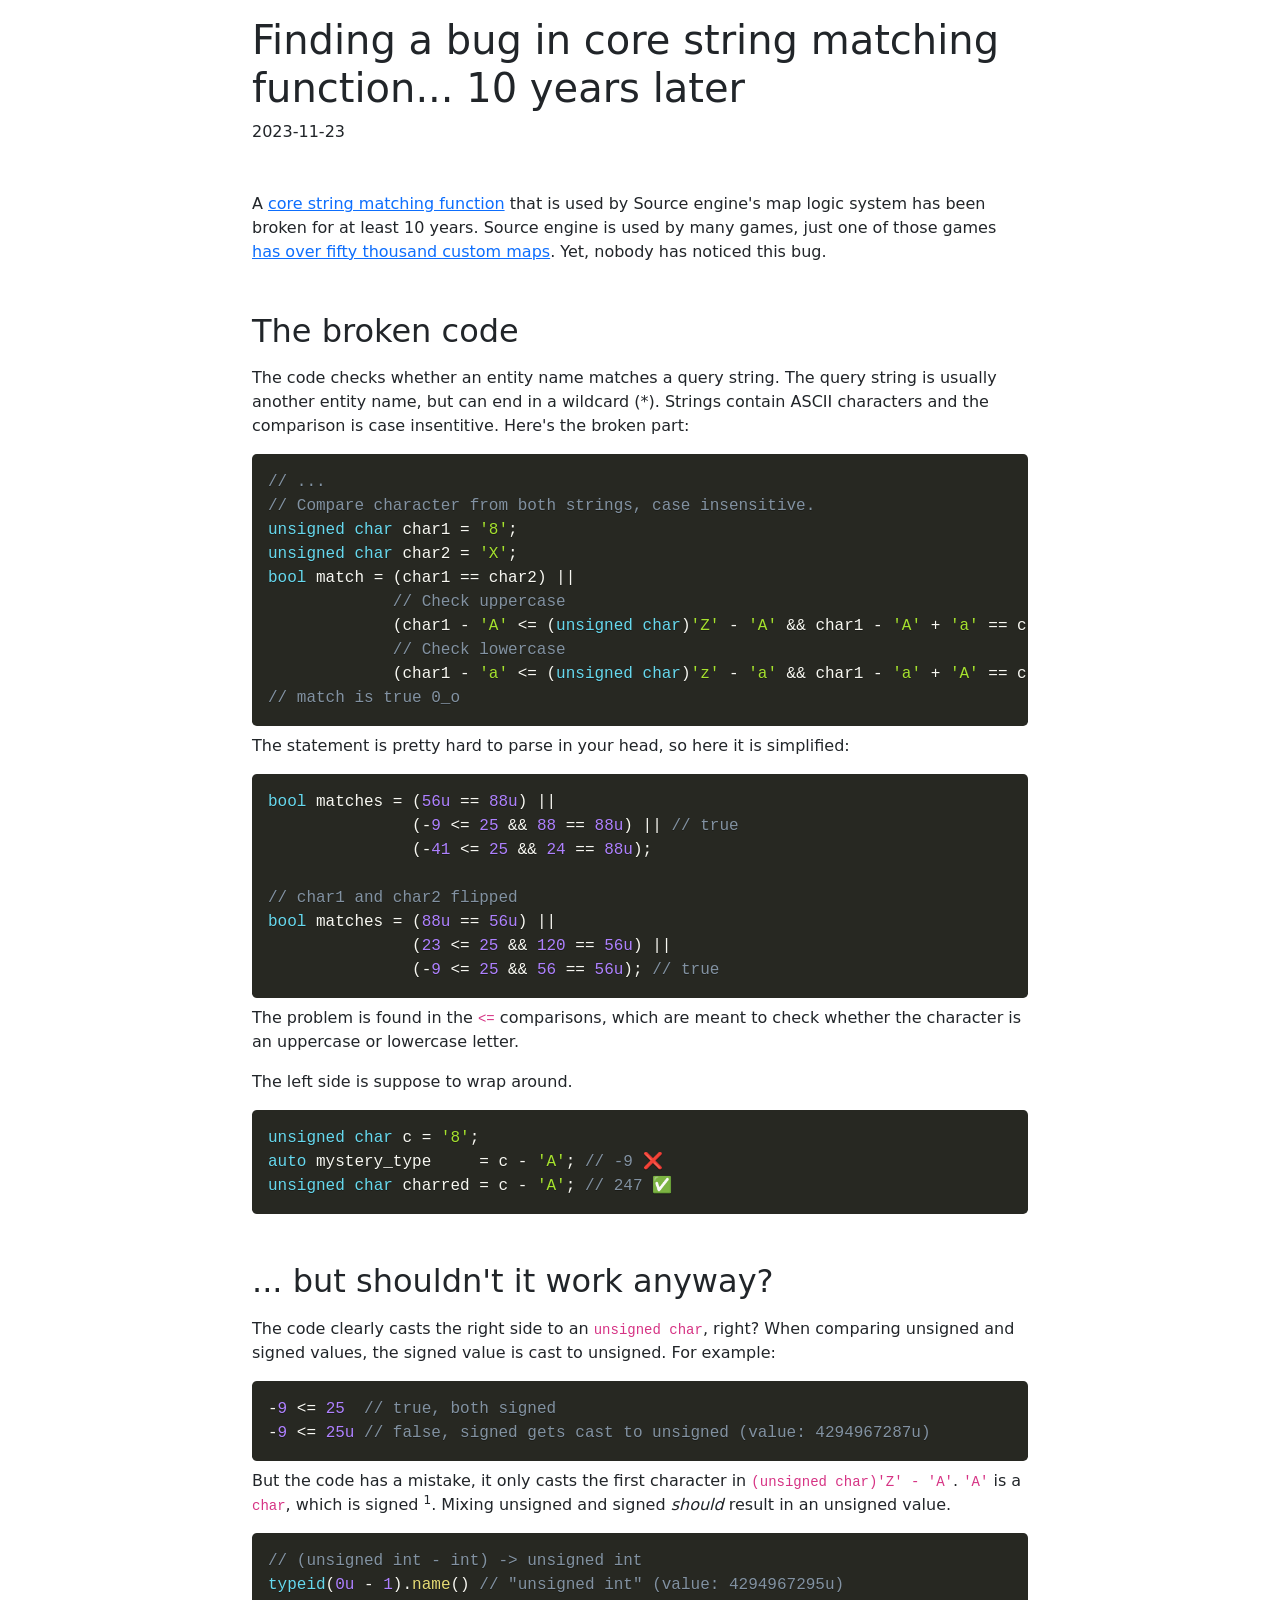
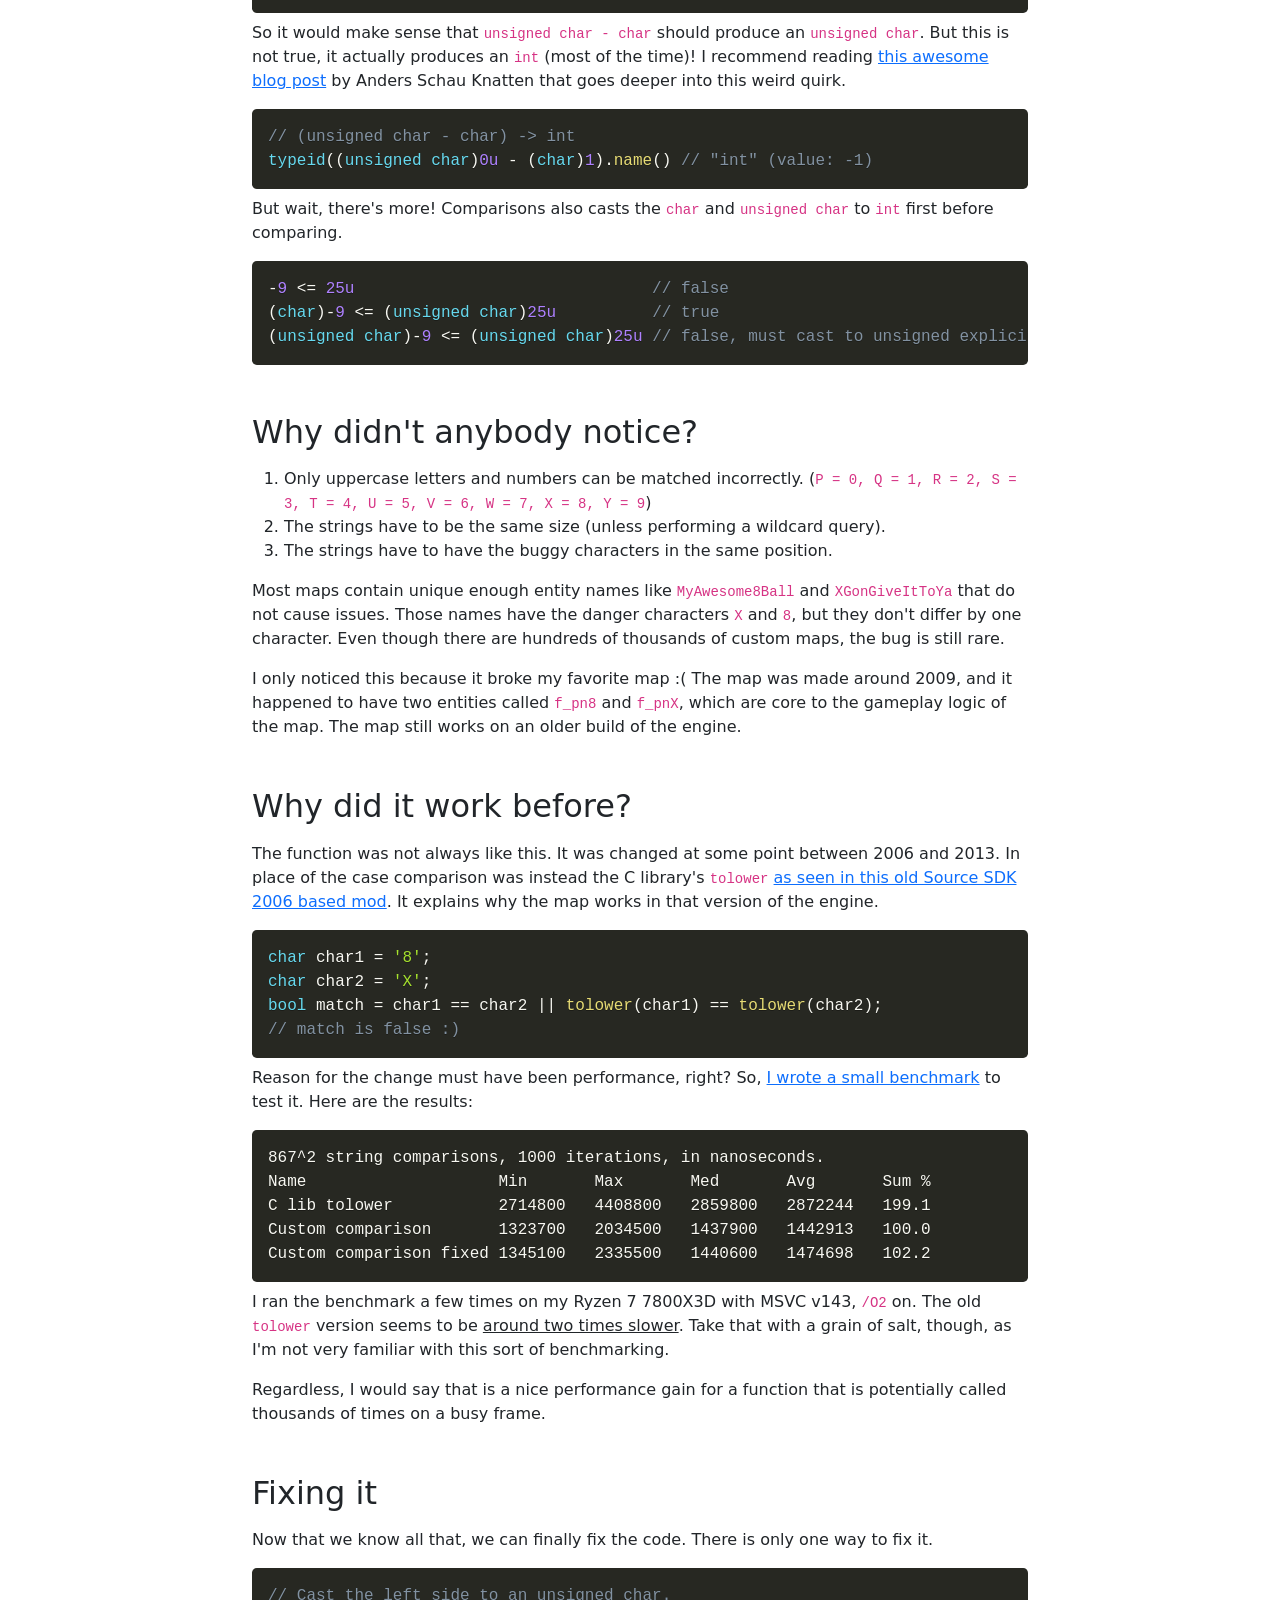
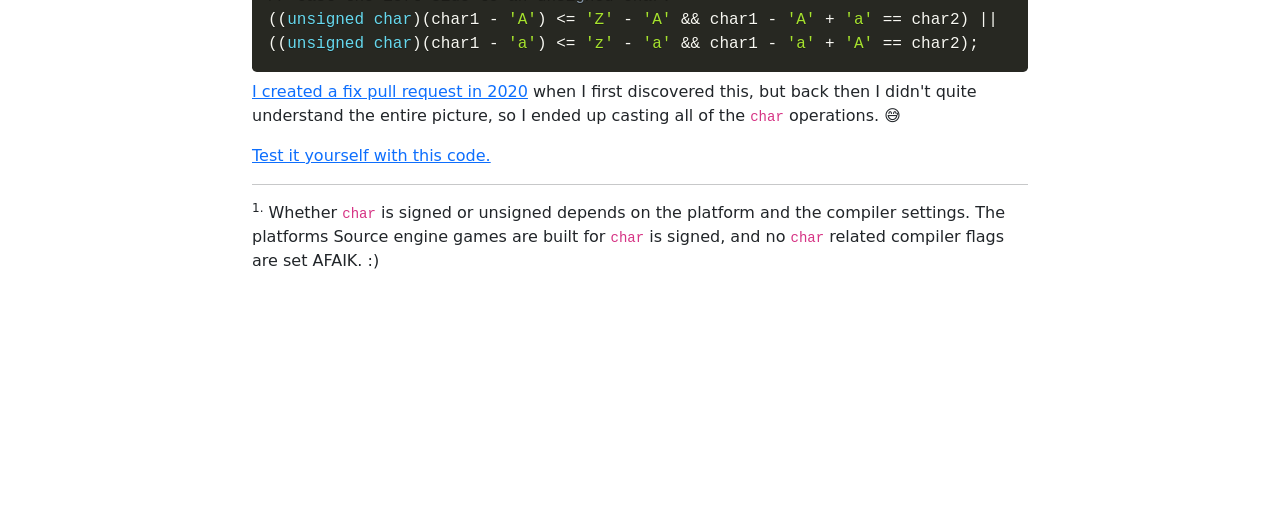
==== commit 9c60c6d4: "deploy: 1386c86cf6c0db59d337e00e308efd8ebf28c176" ====
--- a/string-matching-bug-10-years-later/index.html
+++ b/string-matching-bug-10-years-later/index.html
@@ -1,4 +1,4 @@
-<!doctype html><html><head><meta charset="utf-8"><meta name="viewport" content="width=device-width,initial-scale=1,shrink-to-fit=no"><title>Finding a bug in core string matching function... 10 years later</title><link href="/assets/main.css" rel="stylesheet"><link href="/assets/blog.css" rel="stylesheet"></head><body><div class="container"><div class="post-head pt-3 mb-5"><h1>Finding a bug in core string matching function... 10 years later</h1><p id="post-timestamp">2023-11-23</p></div><div class="post-content"><p>A <a href="https://github.com/ValveSoftware/source-sdk-2013/blob/0d8dceea4310fde5706b3ce1c70609d72a38efdf/sp/src/game/server/baseentity.cpp#L2972" target="_blank">core string matching function</a> that is used by Source engine's map logic system has been broken for at least 10 years. Source engine is used by many games, just one of those games <a href="https://main.fastdl.me/maps/" target="_blank">has over fifty thousand custom maps</a>. Yet, nobody has noticed this bug.</p><h2>The broken code</h2><p>The code checks whether an entity name matches an query string. The query string is usually another entity name, but can end in a wildcard (*). Strings contain ASCII characters and the comparison is case insentitive. Check out the Github link above if you want the whole function. Here's the broken part:</p><pre class="language-cpp"><code class="language-cpp"><span class="token comment">// ...</span>
+<!doctype html><html><head><meta charset="utf-8"><meta name="viewport" content="width=device-width,initial-scale=1,shrink-to-fit=no"><title>Finding a bug in core string matching function... 10 years later</title><link href="/assets/main.css" rel="stylesheet"><link href="/assets/blog.css" rel="stylesheet"></head><body><div class="container"><div class="post-head pt-3 mb-5"><h1>Finding a bug in core string matching function... 10 years later</h1><p id="post-timestamp">2023-11-23</p></div><div class="post-content"><p>A <a href="https://github.com/ValveSoftware/source-sdk-2013/blob/0d8dceea4310fde5706b3ce1c70609d72a38efdf/sp/src/game/server/baseentity.cpp#L2972" target="_blank">core string matching function</a> that is used by Source engine's map logic system has been broken for at least 10 years. Source engine is used by many games, just one of those games <a href="https://main.fastdl.me/maps/" target="_blank">has over fifty thousand custom maps</a>. Yet, nobody has noticed this bug.</p><h2>The broken code</h2><p>The code checks whether an entity name matches a query string. The query string is usually another entity name, but can end in a wildcard (*). Strings contain ASCII characters and the comparison is case insentitive. Here's the broken part:</p><pre class="language-cpp"><code class="language-cpp"><span class="token comment">// ...</span>
 <span class="token comment">// Compare character from both strings, case insensitive.</span>
 <span class="token keyword">unsigned</span> <span class="token keyword">char</span> char1 <span class="token operator">=</span> <span class="token char">'8'</span><span class="token punctuation">;</span>
 <span class="token keyword">unsigned</span> <span class="token keyword">char</span> char2 <span class="token operator">=</span> <span class="token char">'X'</span><span class="token punctuation">;</span>
--- a/assets/main.css
+++ b/assets/main.css
@@ -1,4 +1,4 @@
-@charset "UTF-8";@media (prefers-color-scheme: dark){body{--bs-body-color: #f1f1f1;--bs-body-bg: #121212;--bs-code-color: #ff3a9c;background:linear-gradient(-45deg,#00002f,#000 20%,#000 80%,#00002f)}}a{transition:color .25s}/*!
+@charset "UTF-8";@media (prefers-color-scheme: dark){body{--bs-body-color: #f1f1f1;--bs-body-bg: #121212;--bs-code-color: #ff3a9c;--bg-highlight-blue: #12122f;background:linear-gradient(-45deg,var(--bg-highlight-blue),var(--bs-body-bg) 20%,var(--bs-body-bg) 80%,var(--bg-highlight-blue))}}a{transition:color .25s}/*!
  * Bootstrap  v5.3.2 (https://getbootstrap.com/)
  * Copyright 2011-2023 The Bootstrap Authors
  * Licensed under MIT (https://github.com/twbs/bootstrap/blob/main/LICENSE)
--- a/assets/blog.css
+++ b/assets/blog.css
@@ -1 +1 @@
-code[class*=language-],pre[class*=language-]{color:#f8f8f2;background:none;text-shadow:0 1px rgba(0,0,0,.3);font-family:Consolas,Monaco,Andale Mono,Ubuntu Mono,monospace;font-size:1em;text-align:left;white-space:pre;word-spacing:normal;word-break:normal;word-wrap:normal;line-height:1.5;-moz-tab-size:4;-o-tab-size:4;tab-size:4;-webkit-hyphens:none;-moz-hyphens:none;-ms-hyphens:none;hyphens:none}pre[class*=language-]{padding:1em;margin:.5em 0;overflow:auto;border-radius:.3em}:not(pre)>code[class*=language-],pre[class*=language-]{background:#272822}:not(pre)>code[class*=language-]{padding:.1em;border-radius:.3em;white-space:normal}.token.comment,.token.doctype{color:#8292a2}.token.punctuation{color:#f8f8f2}.token.number{color:#ae81ff}.token.string,.token.char{color:#a6e22e}.token.operator,.token.entity,.style .token.string{color:#f8f8f2}.token.function{color:#e6db74}.token.keyword{color:#66d9ef}.token.entity{cursor:help}.container{max-width:800px!important}.post-content h2{margin-top:3rem;margin-bottom:1rem}body{min-height:100vh}footer{padding-top:200px;padding-bottom:1rem;font-size:8pt}
+code[class*=language-],pre[class*=language-]{color:#f8f8f2;background:none;text-shadow:0 1px rgba(0,0,0,.3);font-family:Consolas,Monaco,Andale Mono,Ubuntu Mono,monospace;font-size:1em;text-align:left;white-space:pre;word-spacing:normal;word-break:normal;word-wrap:normal;line-height:1.5;-moz-tab-size:4;-o-tab-size:4;tab-size:4;-webkit-hyphens:none;-moz-hyphens:none;-ms-hyphens:none;hyphens:none}pre[class*=language-]{padding:1em;margin:.5em 0;overflow:auto;border-radius:.3em}:not(pre)>code[class*=language-],pre[class*=language-]{background:#272822}:not(pre)>code[class*=language-]{padding:.1em;border-radius:.3em;white-space:normal}.token.comment,.token.doctype{color:#8292a2}.token.punctuation{color:#f8f8f2}.token.number{color:#ae81ff}.token.string,.token.char{color:#a6e22e}.token.operator,.token.entity,.style .token.string{color:#f8f8f2}.token.function{color:#e6db74}.token.keyword{color:#66d9ef}.token.entity{cursor:help}.container{max-width:800px!important}.post-content h2{margin-top:3rem;margin-bottom:1rem}body{min-height:100vh}footer{padding-top:200px;padding-bottom:1rem}
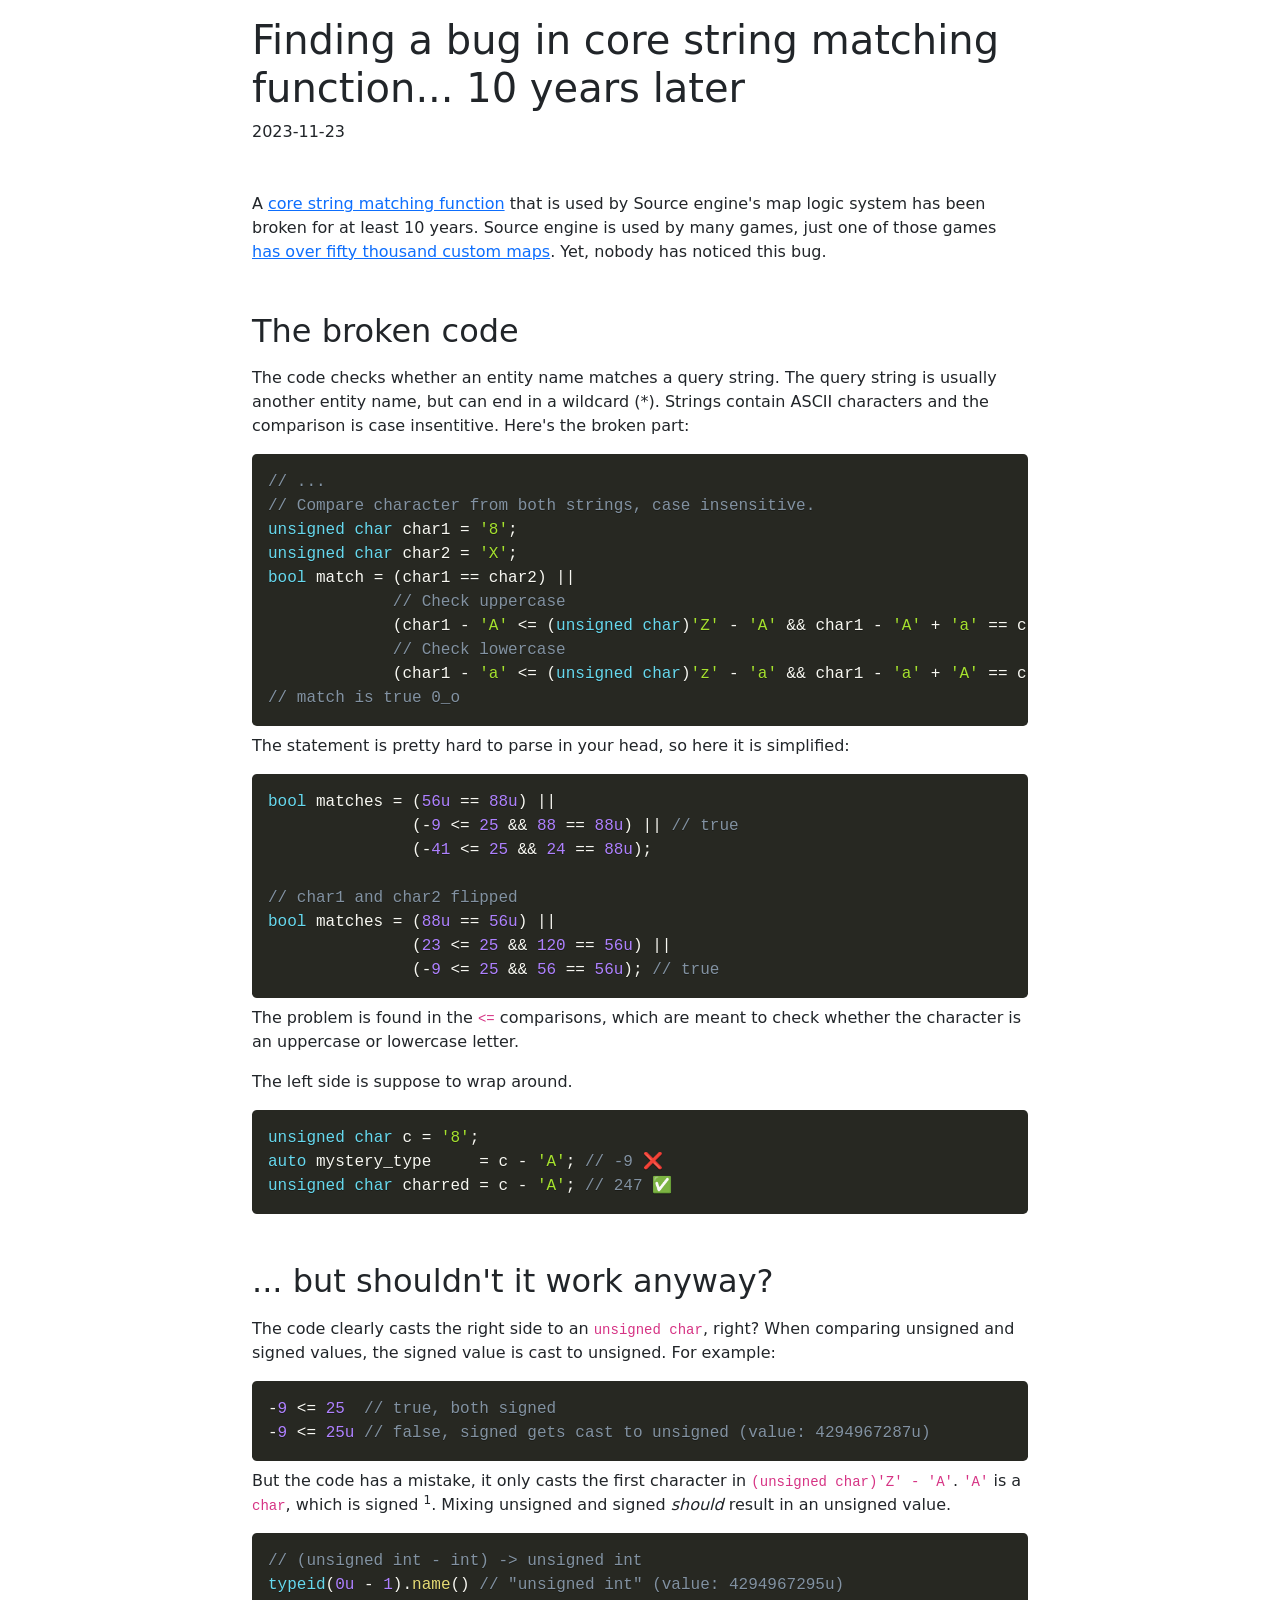
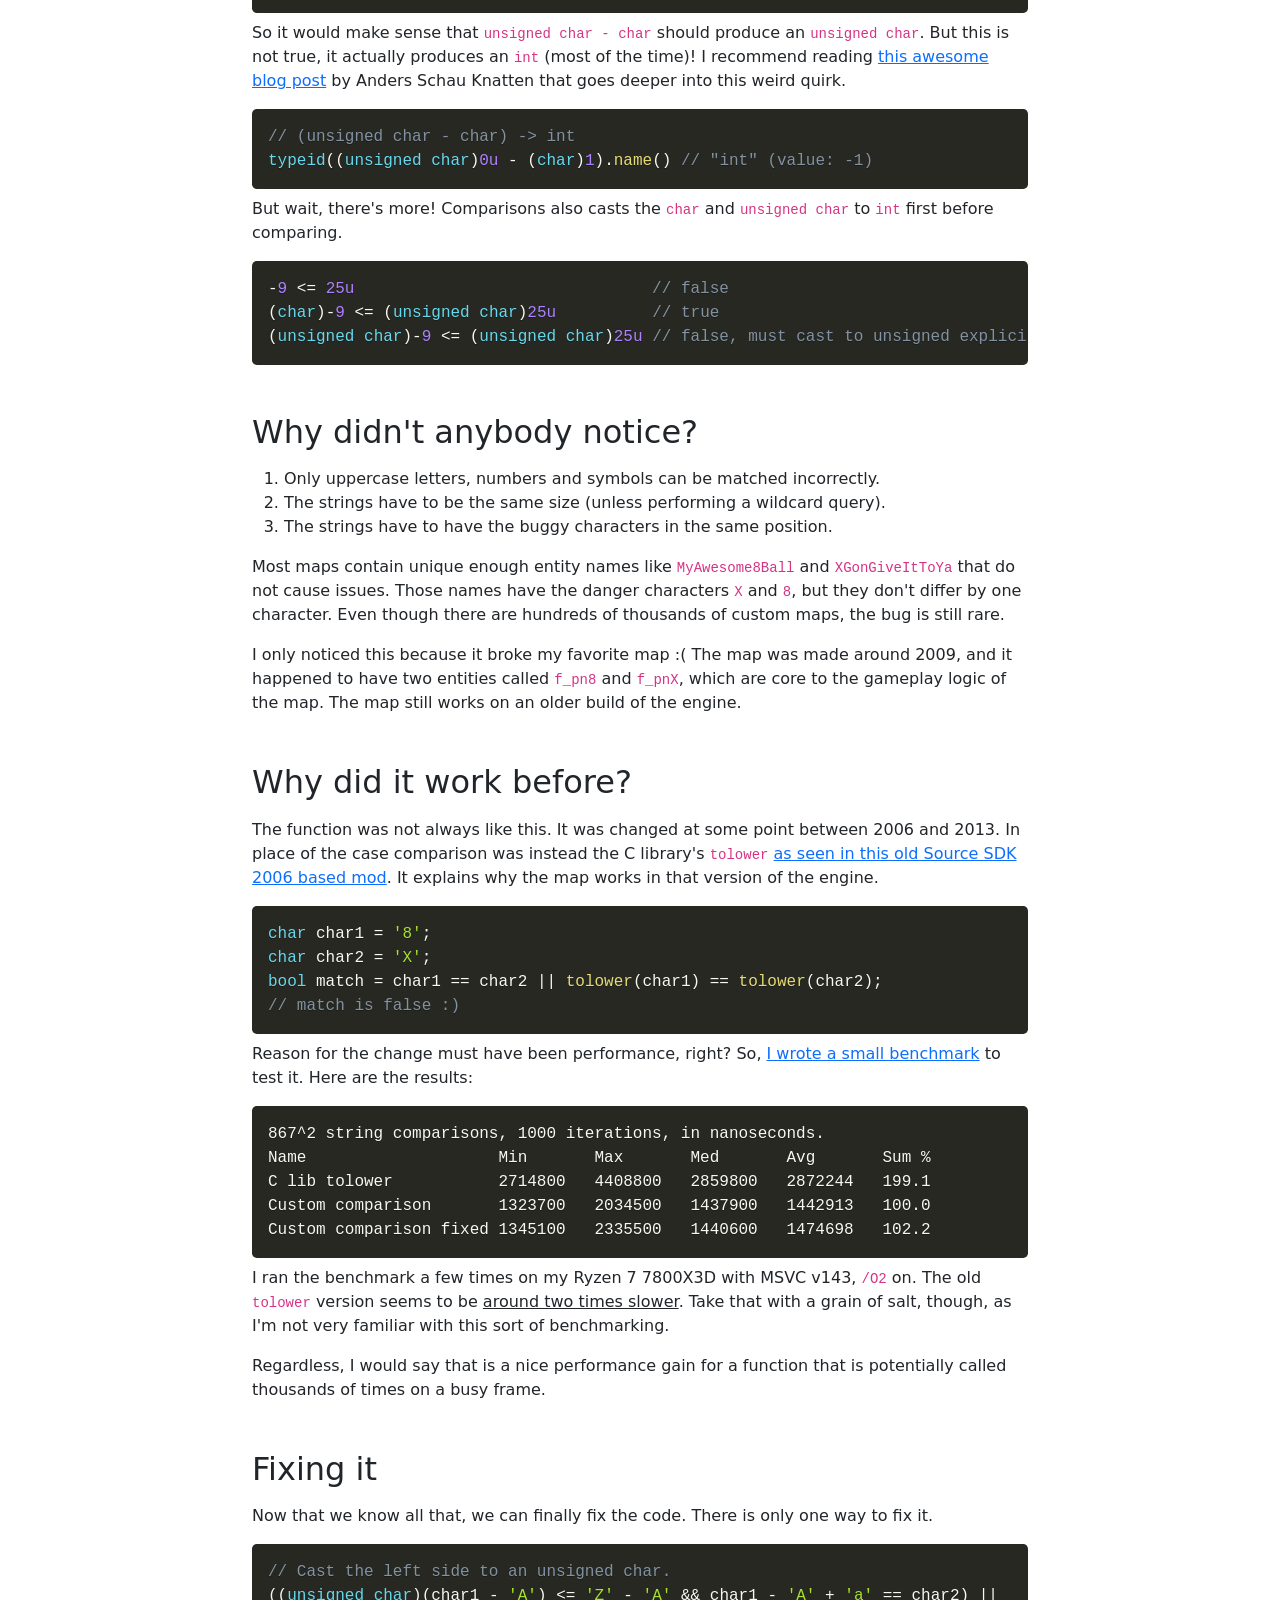
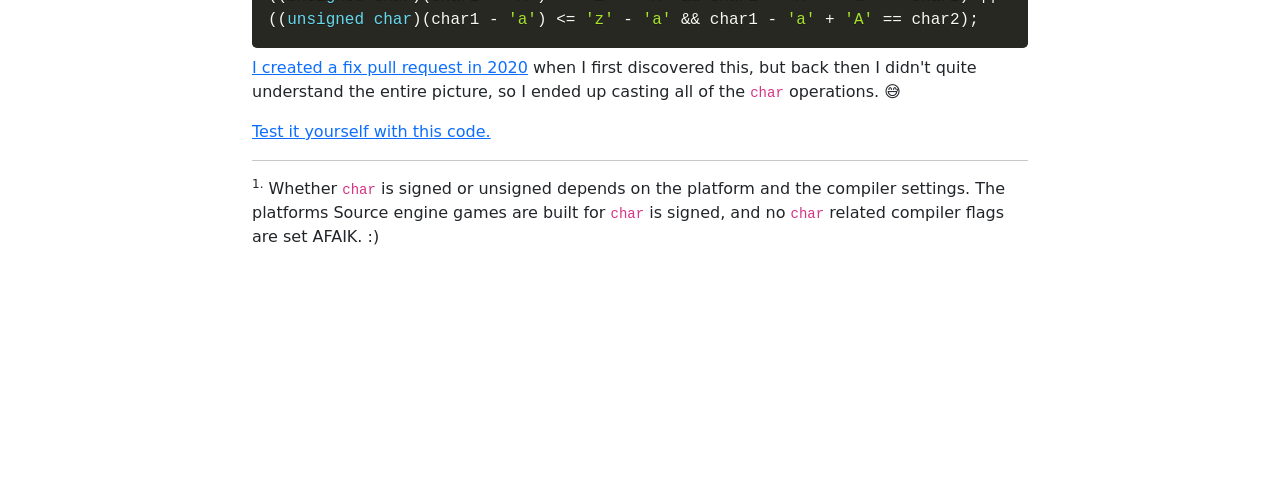
==== commit 942d4dc2: "deploy: 60ee9b5dcc4f710333a85f5866ad39803f5d98ff" ====
--- a/string-matching-bug-10-years-later/index.html
+++ b/string-matching-bug-10-years-later/index.html
@@ -21,7 +21,7 @@
 <span class="token keyword">typeid</span><span class="token punctuation">(</span><span class="token number">0u</span> <span class="token operator">-</span> <span class="token number">1</span><span class="token punctuation">)</span><span class="token punctuation">.</span><span class="token function">name</span><span class="token punctuation">(</span><span class="token punctuation">)</span> <span class="token comment">// "unsigned int" (value: 4294967295u)</span></code></pre><p>So it would make sense that <code>unsigned char - char</code> should produce an <code>unsigned char</code>. But this is not true, it actually produces an <code>int</code> (most of the time)! I recommend reading <a href="https://blog.knatten.org/2019/05/24/no-one-knows-the-type-of-char-char/" target="_blank">this awesome blog post</a> by Anders Schau Knatten that goes deeper into this weird quirk.</p><pre class="language-cpp"><code class="language-cpp"><span class="token comment">// (unsigned char - char) -> int</span>
 <span class="token keyword">typeid</span><span class="token punctuation">(</span><span class="token punctuation">(</span><span class="token keyword">unsigned</span> <span class="token keyword">char</span><span class="token punctuation">)</span><span class="token number">0u</span> <span class="token operator">-</span> <span class="token punctuation">(</span><span class="token keyword">char</span><span class="token punctuation">)</span><span class="token number">1</span><span class="token punctuation">)</span><span class="token punctuation">.</span><span class="token function">name</span><span class="token punctuation">(</span><span class="token punctuation">)</span> <span class="token comment">// "int" (value: -1)</span></code></pre><p>But wait, there's more! Comparisons also casts the <code>char</code> and <code>unsigned char</code> to <code>int</code> first before comparing.</p><pre class="language-cpp"><code class="language-cpp"><span class="token operator">-</span><span class="token number">9</span> <span class="token operator">&lt;=</span> <span class="token number">25u</span>                               <span class="token comment">// false</span>
 <span class="token punctuation">(</span><span class="token keyword">char</span><span class="token punctuation">)</span><span class="token operator">-</span><span class="token number">9</span> <span class="token operator">&lt;=</span> <span class="token punctuation">(</span><span class="token keyword">unsigned</span> <span class="token keyword">char</span><span class="token punctuation">)</span><span class="token number">25u</span>          <span class="token comment">// true</span>
-<span class="token punctuation">(</span><span class="token keyword">unsigned</span> <span class="token keyword">char</span><span class="token punctuation">)</span><span class="token operator">-</span><span class="token number">9</span> <span class="token operator">&lt;=</span> <span class="token punctuation">(</span><span class="token keyword">unsigned</span> <span class="token keyword">char</span><span class="token punctuation">)</span><span class="token number">25u</span> <span class="token comment">// false, must cast to unsigned explicitly</span></code></pre><h2>Why didn't anybody notice?</h2><ol><li>Only uppercase letters and numbers can be matched incorrectly. (<code>P = 0, Q = 1, R = 2, S = 3, T = 4, U = 5, V = 6, W = 7, X = 8, Y = 9</code>)</li><li>The strings have to be the same size (unless performing a wildcard query).</li><li>The strings have to have the buggy characters in the same position.</li></ol><p>Most maps contain unique enough entity names like <code>MyAwesome8Ball</code> and <code>XGonGiveItToYa</code> that do not cause issues. Those names have the danger characters <code>X</code> and <code>8</code>, but they don't differ by one character. Even though there are hundreds of thousands of custom maps, the bug is still rare.</p><p>I only noticed this because it broke my favorite map :( The map was made around 2009, and it happened to have two entities called <code>f_pn8</code> and <code>f_pnX</code>, which are core to the gameplay logic of the map. The map still works on an older build of the engine.</p><h2>Why did it work before?</h2><p>The function was not always like this. It was changed at some point between 2006 and 2013. In place of the case comparison was instead the C library's <code>tolower</code> <a href="https://github.com/TotallyMehis/Zombie-Master-1.2.1/blob/0a6379918512857b8f6bd3c9a42103feedc39c2b/dlls/baseentity.cpp#L2571C46-L2571C46" target="_blank">as seen in this old Source SDK 2006 based mod</a>. It explains why the map works in that version of the engine.</p><pre class="language-cpp"><code class="language-cpp"><span class="token keyword">char</span> char1 <span class="token operator">=</span> <span class="token char">'8'</span><span class="token punctuation">;</span>
+<span class="token punctuation">(</span><span class="token keyword">unsigned</span> <span class="token keyword">char</span><span class="token punctuation">)</span><span class="token operator">-</span><span class="token number">9</span> <span class="token operator">&lt;=</span> <span class="token punctuation">(</span><span class="token keyword">unsigned</span> <span class="token keyword">char</span><span class="token punctuation">)</span><span class="token number">25u</span> <span class="token comment">// false, must cast to unsigned explicitly</span></code></pre><h2>Why didn't anybody notice?</h2><ol><li>Only uppercase letters, numbers and symbols can be matched incorrectly.</li><li>The strings have to be the same size (unless performing a wildcard query).</li><li>The strings have to have the buggy characters in the same position.</li></ol><p>Most maps contain unique enough entity names like <code>MyAwesome8Ball</code> and <code>XGonGiveItToYa</code> that do not cause issues. Those names have the danger characters <code>X</code> and <code>8</code>, but they don't differ by one character. Even though there are hundreds of thousands of custom maps, the bug is still rare.</p><p>I only noticed this because it broke my favorite map :( The map was made around 2009, and it happened to have two entities called <code>f_pn8</code> and <code>f_pnX</code>, which are core to the gameplay logic of the map. The map still works on an older build of the engine.</p><h2>Why did it work before?</h2><p>The function was not always like this. It was changed at some point between 2006 and 2013. In place of the case comparison was instead the C library's <code>tolower</code> <a href="https://github.com/TotallyMehis/Zombie-Master-1.2.1/blob/0a6379918512857b8f6bd3c9a42103feedc39c2b/dlls/baseentity.cpp#L2571C46-L2571C46" target="_blank">as seen in this old Source SDK 2006 based mod</a>. It explains why the map works in that version of the engine.</p><pre class="language-cpp"><code class="language-cpp"><span class="token keyword">char</span> char1 <span class="token operator">=</span> <span class="token char">'8'</span><span class="token punctuation">;</span>
 <span class="token keyword">char</span> char2 <span class="token operator">=</span> <span class="token char">'X'</span><span class="token punctuation">;</span>
 <span class="token keyword">bool</span> match <span class="token operator">=</span> char1 <span class="token operator">==</span> char2 <span class="token operator">||</span> <span class="token function">tolower</span><span class="token punctuation">(</span>char1<span class="token punctuation">)</span> <span class="token operator">==</span> <span class="token function">tolower</span><span class="token punctuation">(</span>char2<span class="token punctuation">)</span><span class="token punctuation">;</span>
 <span class="token comment">// match is false :)</span></code></pre><p>Reason for the change must have been performance, right? So, <a href="https://github.com/TotallyMehis/benchmark-source-name-match" target="_blank">I wrote a small benchmark</a> to test it. Here are the results:</p><pre class="language-text"><code class="language-text">867^2 string comparisons, 1000 iterations, in nanoseconds.
@@ -30,4 +30,4 @@
 Custom comparison       1323700   2034500   1437900   1442913   100.0
 Custom comparison fixed 1345100   2335500   1440600   1474698   102.2</code></pre><p>I ran the benchmark a few times on my Ryzen 7 7800X3D with MSVC v143, <code>/O2</code> on. The old <code>tolower</code> version seems to be <span style="text-decoration: underline">around two times slower</span>. Take that with a grain of salt, though, as I'm not very familiar with this sort of benchmarking.</p><p>Regardless, I would say that is a nice performance gain for a function that is potentially called thousands of times on a busy frame.</p><h2>Fixing it</h2><p>Now that we know all that, we can finally fix the code. There is only one way to fix it.</p><pre class="language-cpp"><code class="language-cpp"><span class="token comment">// Cast the left side to an unsigned char.</span>
 <span class="token punctuation">(</span><span class="token punctuation">(</span><span class="token keyword">unsigned</span> <span class="token keyword">char</span><span class="token punctuation">)</span><span class="token punctuation">(</span>char1 <span class="token operator">-</span> <span class="token char">'A'</span><span class="token punctuation">)</span> <span class="token operator">&lt;=</span> <span class="token char">'Z'</span> <span class="token operator">-</span> <span class="token char">'A'</span> <span class="token operator">&amp;&amp;</span> char1 <span class="token operator">-</span> <span class="token char">'A'</span> <span class="token operator">+</span> <span class="token char">'a'</span> <span class="token operator">==</span> char2<span class="token punctuation">)</span> <span class="token operator">||</span>
-<span class="token punctuation">(</span><span class="token punctuation">(</span><span class="token keyword">unsigned</span> <span class="token keyword">char</span><span class="token punctuation">)</span><span class="token punctuation">(</span>char1 <span class="token operator">-</span> <span class="token char">'a'</span><span class="token punctuation">)</span> <span class="token operator">&lt;=</span> <span class="token char">'z'</span> <span class="token operator">-</span> <span class="token char">'a'</span> <span class="token operator">&amp;&amp;</span> char1 <span class="token operator">-</span> <span class="token char">'a'</span> <span class="token operator">+</span> <span class="token char">'A'</span> <span class="token operator">==</span> char2<span class="token punctuation">)</span><span class="token punctuation">;</span></code></pre><p><a href="https://github.com/ValveSoftware/source-sdk-2013/pull/498" target="_blank">I created a fix pull request in 2020</a> when I first discovered this, but back then I didn't quite understand the entire picture, so I ended up casting all of the <code>char</code> operations. 😅</p><p><a href="https://gist.github.com/TotallyMehis/13fc9215595ff342309024c628d7520e">Test it yourself with this code.</a></p><hr><p><sup>1.</sup> Whether <code>char</code> is signed or unsigned depends on the platform and the compiler settings. The platforms Source engine games are built for <code>char</code> is signed, and no <code>char</code> related compiler flags are set AFAIK. :)</p></div><footer></footer></div></body></html>+<span class="token punctuation">(</span><span class="token punctuation">(</span><span class="token keyword">unsigned</span> <span class="token keyword">char</span><span class="token punctuation">)</span><span class="token punctuation">(</span>char1 <span class="token operator">-</span> <span class="token char">'a'</span><span class="token punctuation">)</span> <span class="token operator">&lt;=</span> <span class="token char">'z'</span> <span class="token operator">-</span> <span class="token char">'a'</span> <span class="token operator">&amp;&amp;</span> char1 <span class="token operator">-</span> <span class="token char">'a'</span> <span class="token operator">+</span> <span class="token char">'A'</span> <span class="token operator">==</span> char2<span class="token punctuation">)</span><span class="token punctuation">;</span></code></pre><p><a href="https://github.com/ValveSoftware/source-sdk-2013/pull/498" target="_blank">I created a fix pull request in 2020</a> when I first discovered this, but back then I didn't quite understand the entire picture, so I ended up casting all of the <code>char</code> operations. 😅</p><p><a href="https://gist.github.com/TotallyMehis/13fc9215595ff342309024c628d7520e" target="_blank">Test it yourself with this code.</a></p><hr><p><sup>1.</sup> Whether <code>char</code> is signed or unsigned depends on the platform and the compiler settings. The platforms Source engine games are built for <code>char</code> is signed, and no <code>char</code> related compiler flags are set AFAIK. :)</p></div><footer></footer></div></body></html>
